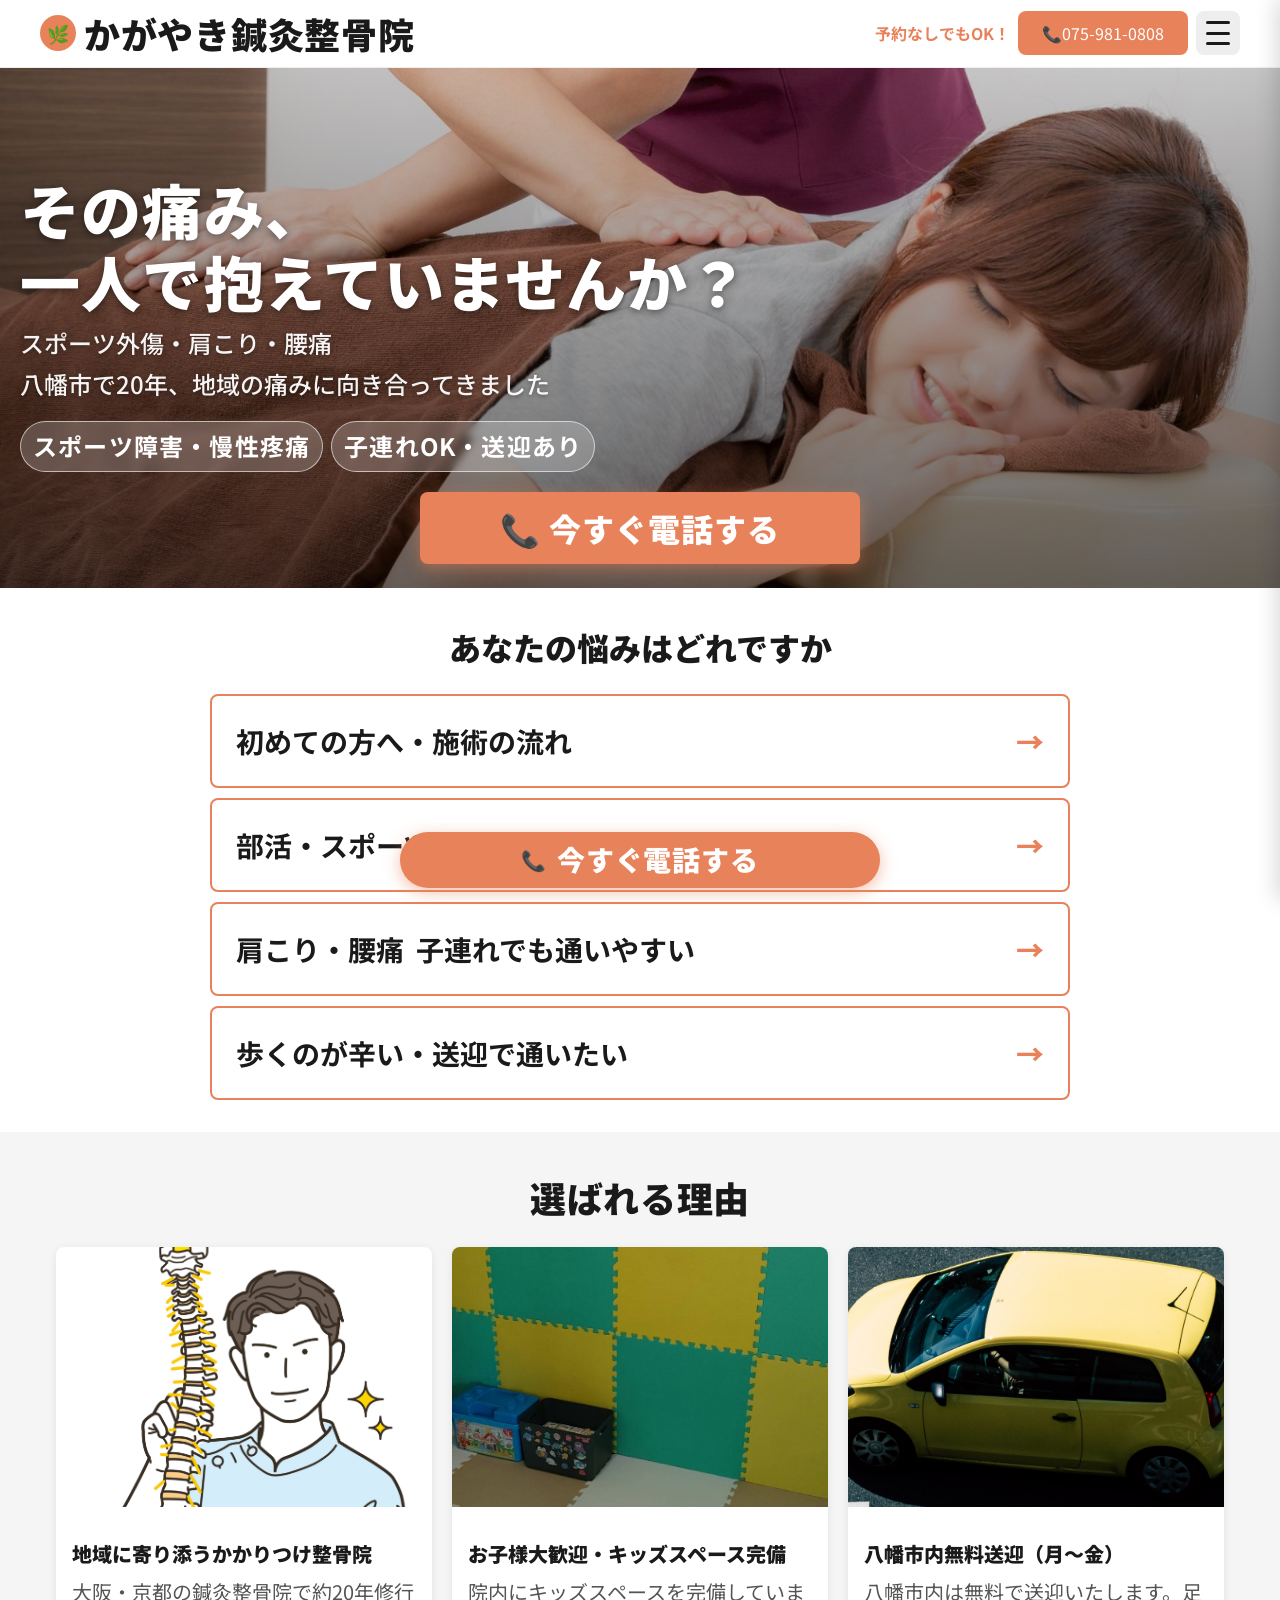
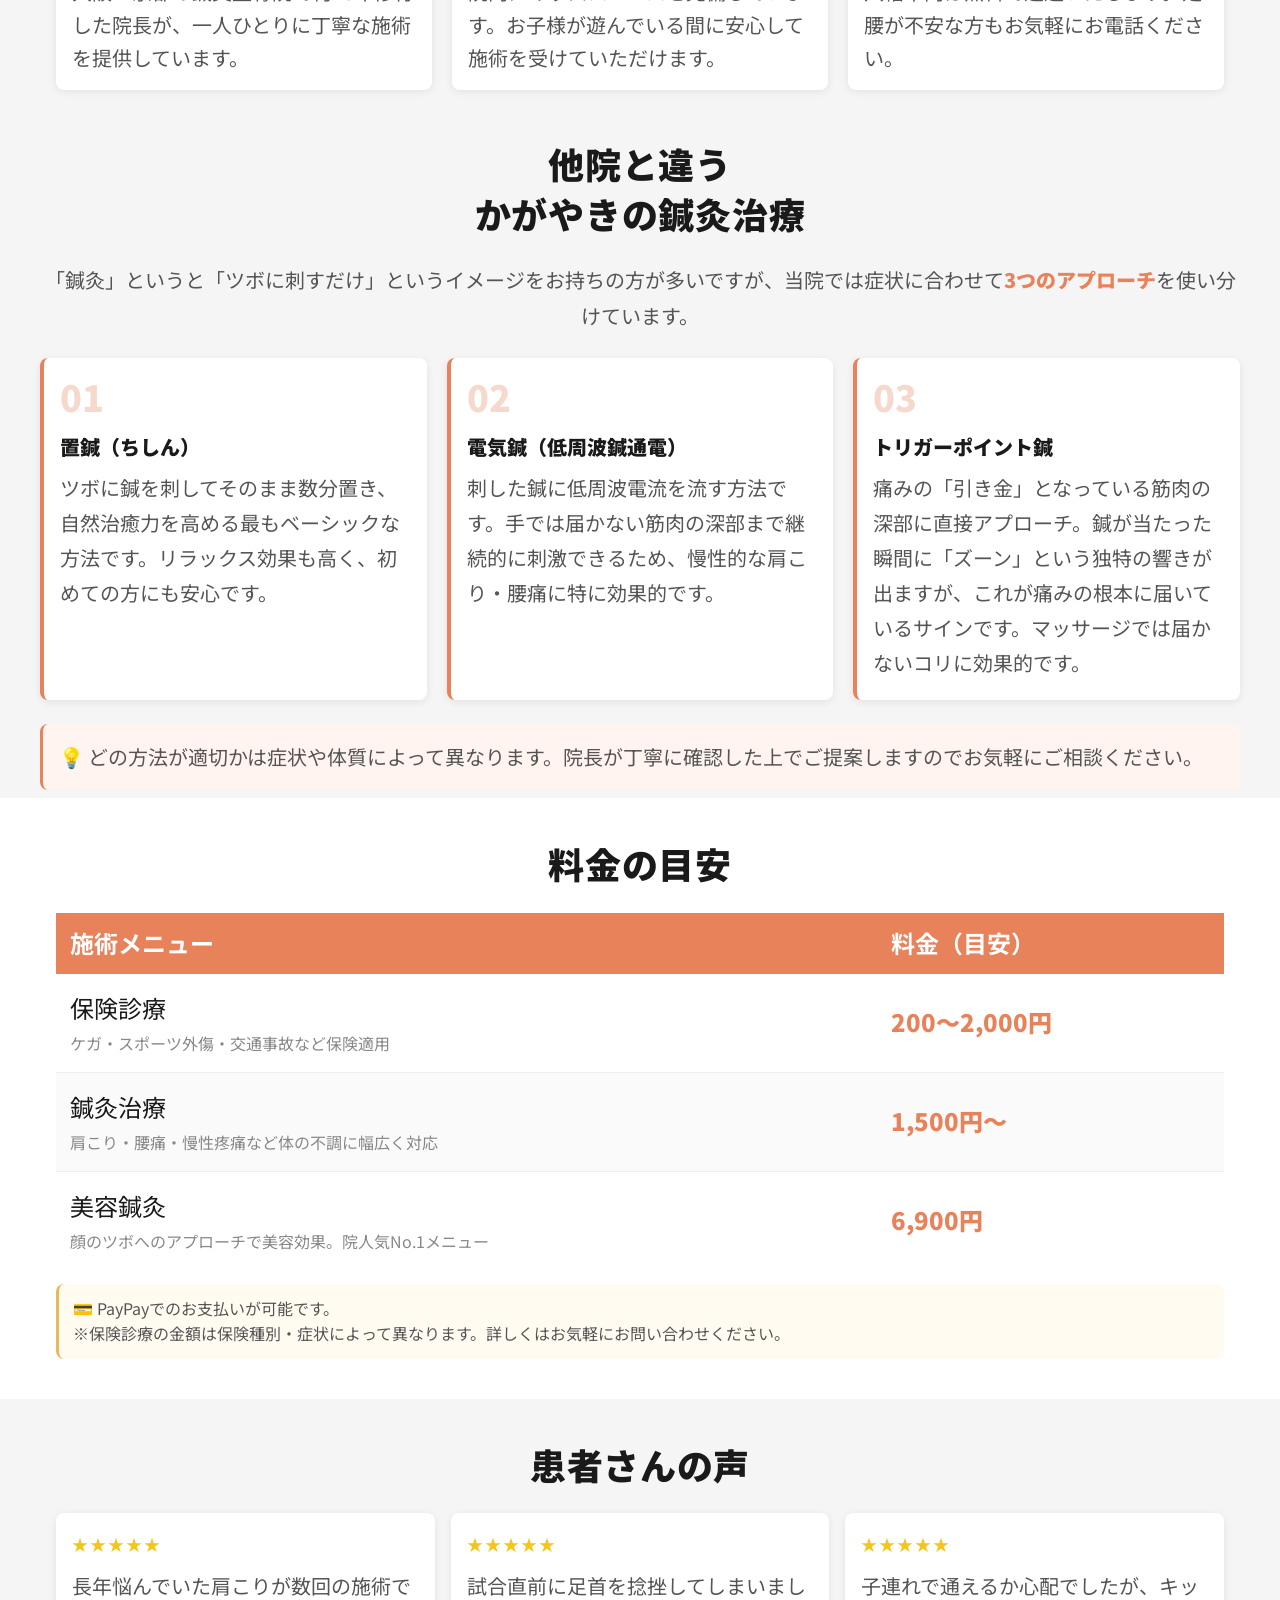
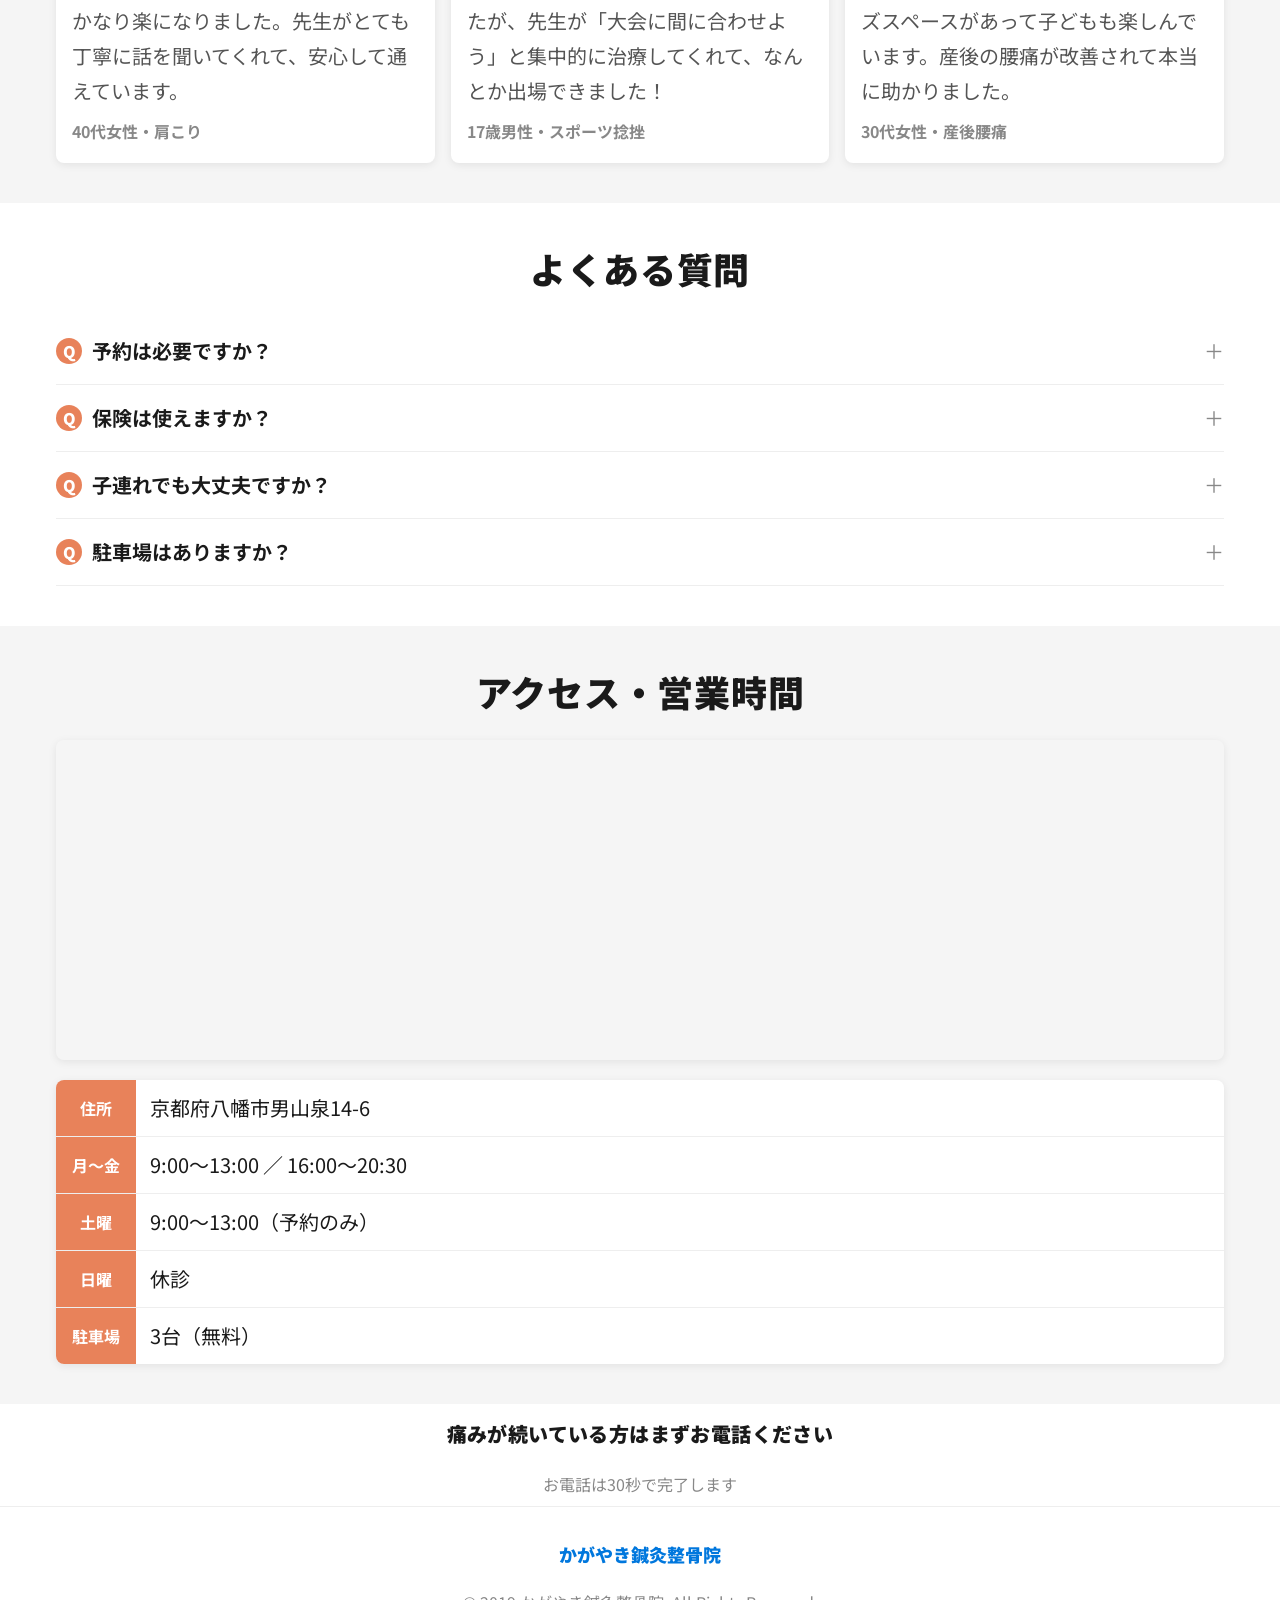
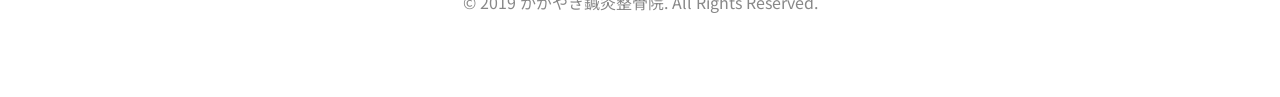
==== index.html @ 0aa4e9fb "SP/PC全ページ修正・visit/first新規追加・ハンバーガーメニュー実装" ====
<!DOCTYPE html>
<html lang="ja">
<head>
  <meta charset="UTF-8" />
  <meta name="viewport" content="width=device-width, initial-scale=1.0" />
  <title>かがやき鍼灸整骨院｜八幡市・予約不要・スポーツ外傷・肩こり腰痛</title>
  <meta name="description" content="京都府八幡市の鍼灸整骨院。予約なしでも当日受付OK。スポーツ外傷・肩こり・腰痛・美容鍼灸に対応。キッズスペース完備・送迎サービスあり。保険診療対応。" />
  <link rel="canonical" href="https://kagayaki-seikotsuin.jp/index.html" />
  <link rel="icon" type="image/svg+xml" href="img/favicon.svg" />
  <link rel="apple-touch-icon" href="img/apple-touch-icon.png" />
  <meta property="og:title" content="かがやき鍼灸整骨院｜八幡市・予約不要・キッズスペース完備" />
  <meta property="og:description" content="八幡市に根ざして20年。スポーツ外傷・肩こり・腰痛・美容鍼灸に対応。予約なし当日OK・キッズスペース完備・送迎あり。" />
  <meta property="og:image" content="https://kagayaki-seikotsuin.jp/img/ogp.jpg" />
  <meta property="og:type" content="website" />
  <meta property="og:url" content="https://kagayaki-seikotsuin.jp/index.html" />
  <meta property="og:locale" content="ja_JP" />
  <meta property="og:site_name" content="かがやき鍼灸整骨院" />
  <link rel="preconnect" href="https://fonts.googleapis.com" />
  <link rel="preconnect" href="https://fonts.gstatic.com" crossorigin />
  <link href="https://fonts.googleapis.com/css2?family=Noto+Sans+JP:wght@400;500;700;900&display=swap" rel="stylesheet" />
  <link rel="stylesheet" href="style.css" />
</head>
<body>

  <!-- Header -->
  <header class="site-header">
    <div class="site-header__logo">
      <div class="site-header__logo-icon">🌿</div>
      <div class="site-header__logo-text">
        <span class="site-header__logo-name">かがやき鍼灸整骨院</span>
      </div>
    </div>
    <div class="site-header__right">
      <span class="site-header__notice">予約なしでもOK！</span>
      <a href="tel:075-981-0808" class="site-header__tel-btn">📞<span class="site-header__tel-num"> 075-981-0808</span></a>
      <button class="hamburger" id="hamburger" aria-label="メニューを開く">
        <span></span><span></span><span></span>
      </button>
    </div>
  </header>

  <!-- ドロワーメニュー -->
  <nav class="drawer" id="drawer">
    <ul class="drawer__list">
      <li><a href="index.html" class="drawer__item">🏠 トップページ</a></li>
      <li><a href="first.html" class="drawer__item">初めての方へ</a></li>
      <li><a href="sports.html" class="drawer__item">スポーツ外傷・障害</a></li>
      <li><a href="shoulder.html" class="drawer__item">肩こり・腰痛</a></li>
      <li><a href="visit.html" class="drawer__item">無料送迎・訪問診療</a></li>
    </ul>
  </nav>
  <div class="drawer-overlay" id="drawerOverlay"></div>

  <!-- FV -->
  <section class="fv">
    <div class="fv__image-wrap">
      <img src="img/kagayaki_fv.jpg" alt="かがやき鍼灸整骨院" onerror="this.style.display='none'" />
    </div>
    <div class="fv__overlay">
      <h1 class="fv__catch">その痛み、<br />一人で抱えていませんか？</h1>
      <p class="fv__sub">スポーツ外傷・肩こり・腰痛<br />八幡市で20年、地域の痛みに向き合ってきました</p>
      <div class="fv__tags">
        <span class="fv__tag">スポーツ障害・慢性疼痛</span>
        <span class="fv__tag">子連れOK・送迎あり</span>
      </div>
      <a href="tel:075-981-0808" class="fv__cta">
        📞 今すぐ電話する
      </a>
    </div>
  </section>

  <!-- 悩みフレーム -->
  <section class="nayami">
    <div class="container">
      <h2 class="nayami__title">あなたの悩みはどれですか</h2>
      <ul class="nayami__list">
        <li>
          <a href="first.html" class="nayami__item">
            <span class="nayami__item-text">初めての方へ・施術の流れ</span>
            <span class="nayami__item-arrow">→</span>
          </a>
        </li>
        <li>
          <a href="sports.html" class="nayami__item">
            <span class="nayami__item-text">部活・スポーツの怪我を早く治したい</span>
            <span class="nayami__item-arrow">→</span>
          </a>
        </li>
        <li>
          <a href="shoulder.html" class="nayami__item">
            <span class="nayami__item-text">肩こり・腰痛&nbsp;&nbsp;子連れでも通いやすい</span>
            <span class="nayami__item-arrow">→</span>
          </a>
        </li>
        <li>
          <a href="visit.html" class="nayami__item">
            <span class="nayami__item-text">歩くのが辛い・送迎で通いたい</span>
            <span class="nayami__item-arrow">→</span>
          </a>
        </li>
      </ul>
    </div>
  </section>

  <!-- 選ばれる理由 -->
  <section class="reasons">
    <div class="container">
      <h2 class="section-title">選ばれる理由</h2>
      <ul class="reasons__list">
        <li class="reason-card reason-card--vertical">
          <div class="reason-card__img-wrap">
            <img src="img/reason_jisseki.jpg" alt="20年の実績" onerror="this.style.display='none'" />
            <div class="reason-card__img-dummy">
              <span class="reason-card__img-dummy-icon">🏆</span>
              <span class="reason-card__img-dummy-text">画像準備中</span>
            </div>
          </div>
          <div class="reason-card__body">
            <p class="reason-card__title">地域に寄り添うかかりつけ整骨院</p>
            <p class="reason-card__text">大阪・京都の鍼灸整骨院で約20年修行した院長が、一人ひとりに丁寧な施術を提供しています。</p>
          </div>
        </li>
        <li class="reason-card reason-card--vertical">
          <div class="reason-card__img-wrap reason-card__img-wrap--center">
            <img src="img/kids_room.jpg" alt="キッズスペース" onerror="this.style.display='none'" />
            <div class="reason-card__img-dummy">
              <span class="reason-card__img-dummy-icon">🧒</span>
              <span class="reason-card__img-dummy-text">画像準備中</span>
            </div>
          </div>
          <div class="reason-card__body">
            <p class="reason-card__title">お子様大歓迎・キッズスペース完備</p>
            <p class="reason-card__text">院内にキッズスペースを完備しています。お子様が遊んでいる間に安心して施術を受けていただけます。</p>
          </div>
        </li>
        <li class="reason-card reason-card--vertical" id="sogei">
          <div class="reason-card__img-wrap">
            <img src="img/car.jpg" alt="送迎サービス" onerror="this.style.display='none'" />
            <div class="reason-card__img-dummy">
              <span class="reason-card__img-dummy-icon">🚗</span>
              <span class="reason-card__img-dummy-text">画像準備中</span>
            </div>
          </div>
          <div class="reason-card__body">
            <p class="reason-card__title">八幡市内無料送迎（月〜金）</p>
            <p class="reason-card__text">八幡市内は無料で送迎いたします。足腰が不安な方もお気軽にお電話ください。</p>
          </div>
        </li>
      </ul>
    </div>
  </section>

  <!-- 鍼灸治療の特徴 -->
  <section class="section shinkyu-section">
    <div class="container">
      <h2 class="section-title">他院と違う<br />かがやきの鍼灸治療</h2>
      <p class="shinkyu-lead">「鍼灸」というと「ツボに刺すだけ」というイメージをお持ちの方が多いですが、当院では症状に合わせて<strong>3つのアプローチ</strong>を使い分けています。</p>
      <ul class="shinkyu-list">
        <li class="shinkyu-card">
          <div class="shinkyu-card__num">01</div>
          <div class="shinkyu-card__body">
            <h3 class="shinkyu-card__title">置鍼（ちしん）</h3>
            <p class="shinkyu-card__text">ツボに鍼を刺してそのまま数分置き、自然治癒力を高める最もベーシックな方法です。リラックス効果も高く、初めての方にも安心です。</p>
          </div>
        </li>
        <li class="shinkyu-card">
          <div class="shinkyu-card__num">02</div>
          <div class="shinkyu-card__body">
            <h3 class="shinkyu-card__title">電気鍼（低周波鍼通電）</h3>
            <p class="shinkyu-card__text">刺した鍼に低周波電流を流す方法です。手では届かない筋肉の深部まで継続的に刺激できるため、慢性的な肩こり・腰痛に特に効果的です。</p>
          </div>
        </li>
        <li class="shinkyu-card">
          <div class="shinkyu-card__num">03</div>
          <div class="shinkyu-card__body">
            <h3 class="shinkyu-card__title">トリガーポイント鍼</h3>
            <p class="shinkyu-card__text">痛みの「引き金」となっている筋肉の深部に直接アプローチ。鍼が当たった瞬間に「ズーン」という独特の響きが出ますが、これが痛みの根本に届いているサインです。マッサージでは届かないコリに効果的です。</p>
          </div>
        </li>
      </ul>
      <div class="shinkyu-note">
        💡 どの方法が適切かは症状や体質によって異なります。院長が丁寧に確認した上でご提案しますのでお気軽にご相談ください。
      </div>
    </div>
  </section>

  <!-- 料金の目安 -->
  <section class="price-section" id="ryokin">
    <div class="container">
      <h2 class="section-title">料金の目安</h2>
      <table class="price-table">
        <thead>
          <tr>
            <th>施術メニュー</th>
            <th>料金（目安）</th>
          </tr>
        </thead>
        <tbody>
          <tr>
            <td>
              保険診療
              <span class="price-table__note">ケガ・スポーツ外傷・交通事故など保険適用</span>
            </td>
            <td class="price-table__amount">200〜2,000円</td>
          </tr>
          <tr>
            <td>
              鍼灸治療
              <span class="price-table__note">肩こり・腰痛・慢性疼痛など体の不調に幅広く対応</span>
            </td>
            <td class="price-table__amount">1,500円〜</td>
          </tr>
          <tr>
            <td>
              美容鍼灸
              <span class="price-table__note">顔のツボへのアプローチで美容効果。院人気No.1メニュー</span>
            </td>
            <td class="price-table__amount">6,900円</td>
          </tr>
        </tbody>
      </table>
      <p class="price-note">💳 PayPayでのお支払いが可能です。<br />※保険診療の金額は保険種別・症状によって異なります。詳しくはお気軽にお問い合わせください。</p>
    </div>
  </section>

  <!-- 患者さんの声 -->
  <section class="voice-section">
    <div class="container">
      <h2 class="section-title">患者さんの声</h2>
      <ul class="voice-list">
        <li class="voice-card">
          <div class="voice-card__stars">★★★★★</div>
          <p class="voice-card__text">長年悩んでいた肩こりが数回の施術でかなり楽になりました。先生がとても丁寧に話を聞いてくれて、安心して通えています。</p>
          <p class="voice-card__meta">40代女性・肩こり</p>
        </li>
        <li class="voice-card">
          <div class="voice-card__stars">★★★★★</div>
          <p class="voice-card__text">試合直前に足首を捻挫してしまいましたが、先生が「大会に間に合わせよう」と集中的に治療してくれて、なんとか出場できました！</p>
          <p class="voice-card__meta">17歳男性・スポーツ捻挫</p>
        </li>
        <li class="voice-card">
          <div class="voice-card__stars">★★★★★</div>
          <p class="voice-card__text">子連れで通えるか心配でしたが、キッズスペースがあって子どもも楽しんでいます。産後の腰痛が改善されて本当に助かりました。</p>
          <p class="voice-card__meta">30代女性・産後腰痛</p>
        </li>
      </ul>
    </div>
  </section>

  <!-- よくある質問 -->
  <section class="faq-section" id="faq">
    <div class="container">
      <h2 class="section-title">よくある質問</h2>
      <ul class="faq-list">
        <li class="faq-item">
          <button class="faq-question">
            <span class="faq-q-label">Q</span>
            <span class="faq-question__text">予約は必要ですか？</span>
            <span class="faq-icon">＋</span>
          </button>
          <div class="faq-answer">
            <span class="faq-a-label">A</span>
            <p class="faq-answer__text">予約なしでも当日受付OKです。お電話いただくとスムーズにご案内できます。</p>
          </div>
        </li>
        <li class="faq-item">
          <button class="faq-question">
            <span class="faq-q-label">Q</span>
            <span class="faq-question__text">保険は使えますか？</span>
            <span class="faq-icon">＋</span>
          </button>
          <div class="faq-answer">
            <span class="faq-a-label">A</span>
            <p class="faq-answer__text">骨折・脱臼・打撲・捻挫・挫傷は健康保険の適用対象です。詳しくはお気軽にご相談ください。</p>
          </div>
        </li>
        <li class="faq-item">
          <button class="faq-question">
            <span class="faq-q-label">Q</span>
            <span class="faq-question__text">子連れでも大丈夫ですか？</span>
            <span class="faq-icon">＋</span>
          </button>
          <div class="faq-answer">
            <span class="faq-a-label">A</span>
            <p class="faq-answer__text">はい、大丈夫です。キッズスペースを完備しておりますので、お子様連れでも安心してご来院いただけます。</p>
          </div>
        </li>
        <li class="faq-item">
          <button class="faq-question">
            <span class="faq-q-label">Q</span>
            <span class="faq-question__text">駐車場はありますか？</span>
            <span class="faq-icon">＋</span>
          </button>
          <div class="faq-answer">
            <span class="faq-a-label">A</span>
            <p class="faq-answer__text">はい、3台分の駐車場をご用意しております。お車でのご来院も安心してお越しください。</p>
          </div>
        </li>
      </ul>
    </div>
  </section>

  <!-- アクセス・営業時間 -->
  <section class="access-section" id="access">
    <div class="container">
      <h2 class="section-title">アクセス・営業時間</h2>
      <div class="access-map">
        <iframe
          src="https://www.google.com/maps/embed?pb=!1m18!1m12!1m3!1d816.8!2d135.6938173!3d34.8623543!2m3!1f0!2f0!3f0!3m2!1i1024!2i768!4f13.1!3m3!1m2!1s0x60011b403ea7c5e1%3A0x57f7c757bf854acf!2z5Lmd5pyo6Y244pGY5bqX5pW05piD5pW45YyW77yR77yU!5e0!3m2!1sja!2sjp!4v1234567890"
          allowfullscreen
          loading="lazy"
          referrerpolicy="no-referrer-when-downgrade"
          title="かがやき鍼灸整骨院 地図">
        </iframe>
      </div>
      <div class="access-info">
        <div class="access-row">
          <span class="access-row__label">住所</span>
          <span class="access-row__value">京都府八幡市男山泉14-6</span>
        </div>
        <div class="access-row">
          <span class="access-row__label">月〜金</span>
          <span class="access-row__value">9:00〜13:00 ／ 16:00〜20:30</span>
        </div>
        <div class="access-row">
          <span class="access-row__label">土曜</span>
          <span class="access-row__value">9:00〜13:00（予約のみ）</span>
        </div>
        <div class="access-row">
          <span class="access-row__label">日曜</span>
          <span class="access-row__value">休診</span>
        </div>
        <div class="access-row">
          <span class="access-row__label">駐車場</span>
          <span class="access-row__value">3台（無料）</span>
        </div>
      </div>
    </div>
  </section>

  <!-- CTA 最後 -->
  <div class="cta-block">
    <div class="container">
      <h2 class="section-title section-title--cta">痛みが続いている方はまずお電話ください</h2>
      <p class="micro-copy">お電話は30秒で完了します</p>
    </div>
  </div>

  <!-- Footer -->
  <footer class="site-footer">
    <p class="site-footer__logo">かがやき鍼灸整骨院</p>
    <p class="site-footer__copy">© 2019 かがやき鍼灸整骨院. All Rights Reserved.</p>
  </footer>

  <!-- Sticky CTA -->
  <a href="tel:075-981-0808" class="sticky-cta">
    <span class="sticky-cta__icon">📞</span>
    今すぐ電話する
  </a>

  <script src="script.js"></script>
</body>
</html>
---- style.css ----
/* ===================================
   かがやき鍼灸整骨院 - 共通スタイル
   Figmaデザイン準拠版
   =================================== */

/* ---------- Google Fonts ---------- */
/* Noto Sans JP はHTMLのheadで読み込み済み */

/* ---------- CSS Variables ---------- */
:root {
  --color-primary: #E8825A;
  --color-primary-dark: #D06A42;
  --color-secondary: #0077DD;
  --color-white: #FFFFFF;
  --color-black: #1A1A1A;
  --color-gray-50: #FAFAFA;
  --color-gray-100: #F5F5F5;
  --color-gray-200: #EEEEEE;
  --color-gray-300: #CCCCCC;
  --color-gray-500: #888888;
  --color-gray-700: #555555;
  --color-yellow-light: #FFFBF0;

  --font-base: 'Noto Sans JP', sans-serif;

  --radius-sm: 4px;
  --radius-md: 8px;
  --radius-lg: 16px;

  --shadow-sm: 0 2px 8px rgba(0, 0, 0, 0.08);
  --shadow-md: 0 4px 16px rgba(0, 0, 0, 0.12);

  --sticky-h: 56px;
}

/* ---------- Reset & Base ---------- */
*, *::before, *::after {
  box-sizing: border-box;
  margin: 0;
  padding: 0;
}

html {
  font-size: 16px;
  scroll-behavior: smooth;
}

body {
  font-family: var(--font-base);
  font-size: 16px;
  line-height: 1.7;
  color: var(--color-black);
  background: var(--color-white);
  padding-bottom: var(--sticky-h);
  -webkit-text-size-adjust: 100%;
  overflow-x: hidden;
}

img {
  max-width: 100%;
  height: auto;
  display: block;
}

a {
  color: inherit;
  text-decoration: none;
}

ul, ol {
  list-style: none;
}

/* ---------- Layout ---------- */
.container {
  width: 100%;
  max-width: 760px;
  margin: 0 auto;
  padding: 0 16px;
}

/* ---------- Header ---------- */
.site-header {
  background: var(--color-white);
  padding: 8px 12px;
  display: flex;
  align-items: center;
  justify-content: space-between;
  border-bottom: 1px solid var(--color-gray-200);
  gap: 8px;
}

.site-header__logo {
  display: flex;
  align-items: center;
  gap: 8px;
}

.site-header__logo-icon {
  width: 36px;
  height: 36px;
  background: var(--color-primary);
  border-radius: 50%;
  display: flex;
  align-items: center;
  justify-content: center;
  font-size: 18px;
  flex-shrink: 0;
}

.site-header__logo-text {
  display: flex;
  flex-direction: column;
}

.site-header__logo-name {
  font-size: 16px;
  font-weight: 900;
  color: var(--color-black);
  line-height: 1.3;
  letter-spacing: 0.02em;
}

.site-header__logo-sub {
  font-size: 16px;
  color: var(--color-gray-500);
}

.site-header__back {
  font-size: 12px;
  color: var(--color-secondary);
  font-weight: 700;
  text-decoration: none;
  line-height: 1.3;
}

.site-header__back:hover {
  text-decoration: underline;
}

.site-header__right {
  display: flex;
  flex-direction: row;
  align-items: center;
  gap: 8px;
  flex-shrink: 0;
}

.site-header__notice {
  display: none;
  font-size: 16px;
  color: var(--color-primary);
  font-weight: 700;
  line-height: 1.3;
  text-align: right;
}

.site-header__tel-btn {
  display: flex;
  align-items: center;
  justify-content: center;
  background: var(--color-primary);
  color: var(--color-white);
  width: 44px;
  height: 44px;
  border-radius: var(--radius-md);
  font-size: 22px;
  text-decoration: none;
  flex-shrink: 0;
}

.site-header__tel-num {
  display: none;
}

@media (min-width: 768px) {
  .site-header__tel-num {
    display: inline;
  }
}

/* ---------- FV ---------- */
.fv {
  position: relative;
  overflow: hidden;
}

.fv__image-wrap {
  position: relative;
  width: 100%;
  height: 460px;
  background: linear-gradient(160deg, #2c5f8a 0%, #1a3a5c 40%, #E8825A 100%);
}

.fv__image-wrap img {
  width: 100%;
  height: 100%;
  object-fit: cover;
  object-position: center;
  display: block;
}

.fv__overlay {
  position: absolute;
  inset: 0;
  background: linear-gradient(to bottom, rgba(0,0,0,0.2) 0%, rgba(0,0,0,0.6) 100%);
  display: flex;
  flex-direction: column;
  justify-content: flex-end;
  padding: 24px 20px;
}

.fv__catch {
  font-size: 32px;
  font-weight: 900;
  color: var(--color-white);
  line-height: 1.2;
  margin-bottom: 6px;
  text-shadow: 0 2px 8px rgba(0,0,0,0.5);
  letter-spacing: 0.02em;
}

.fv__sub {
  font-size: 20px;
  color: rgba(255,255,255,0.95);
  font-weight: 500;
  margin-bottom: 16px;
  text-shadow: 0 1px 4px rgba(0,0,0,0.4);
}

.fv__tags {
  display: flex;
  flex-wrap: wrap;
  gap: 8px;
  margin-bottom: 20px;
}

.fv__tag {
  background: rgba(255,255,255,0.2);
  border: 1px solid rgba(255,255,255,0.6);
  color: var(--color-white);
  font-size: 20px;
  font-weight: 700;
  padding: 4px 12px;
  border-radius: 100px;
  backdrop-filter: blur(4px);
  letter-spacing: 0.05em;
}

.fv__cta {
  display: flex;
  align-items: center;
  justify-content: center;
  gap: 8px;
  width: 100%;
  height: 64px;
  background: var(--color-primary);
  color: var(--color-white);
  font-size: 20px;
  font-weight: 900;
  border-radius: var(--radius-md);
  text-decoration: none;
  letter-spacing: 0.03em;
  box-shadow: 0 4px 16px rgba(232,130,90,0.5);
}

/* ---------- Nayami Section ---------- */
.nayami {
  padding: 32px 16px;
  background: var(--color-white);
}

.nayami__title {
  font-size: 20px;
  font-weight: 900;
  text-align: center;
  margin-bottom: 20px;
  color: var(--color-black);
}

.nayami__list {
  display: flex;
  flex-direction: column;
  gap: 10px;
}

.nayami__item {
  display: flex;
  align-items: center;
  justify-content: space-between;
  padding: 16px;
  border: 2px solid var(--color-primary);
  border-radius: var(--radius-md);
  font-size: 16px;
  font-weight: 700;
  color: var(--color-black);
  text-decoration: none;
  transition: background 0.2s, color 0.2s;
  line-height: 1.5;
  background: var(--color-white);
}

.nayami__item:hover {
  background: #fff4ef;
}

.nayami__item-text {
  flex: 1;
}

.nayami__item-arrow {
  color: var(--color-primary);
  font-size: 18px;
  font-weight: 900;
  flex-shrink: 0;
  margin-left: 8px;
}

.section-title--cta {
  margin-bottom: 16px;
}

/* ---------- Section Title ---------- */
.section-title {
  font-size: 24px;
  font-weight: 900;
  text-align: center;
  margin-bottom: 24px;
  line-height: 1.4;
  letter-spacing: 0.02em;
}

.section-title--underline {
  padding-bottom: 14px;
  position: relative;
}

.section-title--underline::after {
  content: '';
  position: absolute;
  bottom: 0;
  left: 50%;
  transform: translateX(-50%);
  width: 40px;
  height: 3px;
  background: var(--color-primary);
  border-radius: 2px;
}

/* ---------- Reasons ---------- */
.reasons {
  padding: 40px 16px;
  background: var(--color-gray-100);
}

.reasons__list {
  display: flex;
  flex-direction: column;
  gap: 16px;
}

.reason-card {
  background: var(--color-white);
  border-radius: var(--radius-md);
  padding: 20px 16px;
  display: flex;
  align-items: flex-start;
  gap: 14px;
  box-shadow: var(--shadow-sm);
}

/* 縦構成カード（画像あり） */
.reason-card--vertical {
  flex-direction: column;
  padding: 0;
  overflow: hidden;
}

.reason-card__img-wrap {
  width: 100%;
  height: 200px;
  position: relative;
  background: var(--color-gray-200);
  overflow: hidden;
}

.reason-card__img-wrap img {
  width: 100%;
  height: 100%;
  object-fit: cover;
  object-position: top;
  display: block;
}

.reason-card__img-wrap--center img {
  object-position: center;
}

.reason-card__img-dummy {
  position: absolute;
  inset: 0;
  display: flex;
  flex-direction: column;
  align-items: center;
  justify-content: center;
  gap: 8px;
  background: var(--color-gray-200);
}

.reason-card__img-wrap img + .reason-card__img-dummy {
  display: none;
}

.reason-card__img-dummy-icon {
  font-size: 48px;
}

.reason-card__img-dummy-text {
  font-size: 13px;
  color: var(--color-gray-500);
  font-weight: 700;
}

.reason-card--vertical .reason-card__body {
  padding: 16px;
}

.reason-card__icon {
  font-size: 36px;
  flex-shrink: 0;
  line-height: 1;
}

.reason-card__body {}

.reason-card__title {
  font-size: 16px;
  font-weight: 900;
  margin-bottom: 4px;
  color: var(--color-black);
}

.reason-card__text {
  font-size: 16px;
  color: var(--color-gray-700);
  line-height: 1.65;
}

/* ---------- Micro Copy ---------- */
.micro-copy {
  font-size: 16px;
  color: var(--color-gray-500);
  text-align: center;
  line-height: 1.6;
  margin-bottom: 0;
}

.micro-copy--white {
  color: rgba(255,255,255,0.85);
}

/* ---------- Buttons ---------- */
.btn-primary {
  display: flex;
  align-items: center;
  justify-content: center;
  gap: 8px;
  width: 100%;
  height: 56px;
  background: var(--color-primary);
  color: var(--color-white);
  font-size: 16px;
  font-weight: 900;
  border-radius: var(--radius-md);
  border: none;
  cursor: pointer;
  text-decoration: none;
  transition: background 0.2s;
  font-family: var(--font-base);
  letter-spacing: 0.03em;
}

.btn-primary:hover {
  background: var(--color-primary-dark);
}

.btn-primary:active {
  transform: scale(0.98);
}

.btn-primary--white {
  background: var(--color-white);
  color: var(--color-primary);
  border: 2px solid var(--color-primary);
}

.btn-sub {
  display: flex;
  align-items: center;
  justify-content: center;
  gap: 8px;
  width: 100%;
  height: 48px;
  background: var(--color-gray-200);
  color: var(--color-black);
  font-size: 16px;
  font-weight: 700;
  border-radius: var(--radius-md);
  border: 1px solid var(--color-gray-300);
  text-decoration: none;
  transition: background 0.2s;
  font-family: var(--font-base);
}

.btn-sub:hover {
  background: var(--color-gray-300);
}

.btn-group {
  display: flex;
  flex-direction: column;
  align-items: center;
  gap: 10px;
}

/* ---------- CTA Section ---------- */
.cta-block {
  padding: 16px 16px 8px;
  text-align: center;
}

.cta-block .section-title {
  font-size: 20px;
}

.cta-block--orange {
  background: var(--color-primary);
}

.cta-block--orange .section-title {
  color: var(--color-white);
}

/* ---------- Price ---------- */
.price-section {
  padding: 40px 16px;
  background: var(--color-white);
}

.price-table {
  width: 100%;
  border-collapse: collapse;
}

.price-table th {
  background: var(--color-primary);
  color: var(--color-white);
  font-weight: 700;
  padding: 10px 14px;
  text-align: left;
  font-size: 16px;
}

.price-table td {
  padding: 14px;
  border-bottom: 1px solid var(--color-gray-200);
  font-size: 16px;
  vertical-align: middle;
}

.price-table tr:last-child td {
  border-bottom: none;
}

.price-table tr:nth-child(even) td {
  background: var(--color-gray-50);
}

.price-table__amount {
  font-weight: 900;
  color: var(--color-primary);
  font-size: 16px;
  white-space: nowrap;
}

.price-table__note {
  font-size: 16px;
  color: var(--color-gray-500);
  display: block;
  margin-top: 2px;
}

.price-note {
  margin-top: 14px;
  padding: 12px 14px;
  background: var(--color-yellow-light);
  border-radius: var(--radius-md);
  font-size: 16px;
  color: var(--color-gray-700);
  border-left: 3px solid #E8B95A;
  line-height: 1.6;
}

/* ---------- Voice ---------- */
.voice-section {
  padding: 40px 16px;
  background: var(--color-gray-100);
}

.voice-list {
  display: flex;
  flex-direction: column;
  gap: 14px;
}

.voice-card {
  background: var(--color-white);
  border-radius: var(--radius-md);
  padding: 18px 16px;
  box-shadow: var(--shadow-sm);
}

.voice-card__stars {
  color: #F5C518;
  font-size: 16px;
  letter-spacing: 2px;
  margin-bottom: 10px;
}

.voice-card__text {
  font-size: 16px;
  color: var(--color-gray-700);
  line-height: 1.75;
  margin-bottom: 10px;
}

.voice-card__meta {
  font-size: 16px;
  color: var(--color-gray-500);
  font-weight: 700;
}

/* ---------- FAQ ---------- */
.faq-section {
  padding: 40px 16px;
  background: var(--color-white);
}

.faq-list {
  display: flex;
  flex-direction: column;
}

.faq-item {
  border-bottom: 1px solid var(--color-gray-200);
}

.faq-question {
  display: flex;
  align-items: center;
  gap: 10px;
  padding: 18px 0;
  cursor: pointer;
  background: none;
  border: none;
  width: 100%;
  text-align: left;
  font-family: var(--font-base);
}

.faq-q-label {
  width: 26px;
  height: 26px;
  background: var(--color-primary);
  color: var(--color-white);
  border-radius: 50%;
  font-size: 16px;
  font-weight: 900;
  display: flex;
  align-items: center;
  justify-content: center;
  flex-shrink: 0;
}

.faq-question__text {
  font-size: 16px;
  font-weight: 700;
  color: var(--color-black);
  flex: 1;
  line-height: 1.5;
}

.faq-icon {
  font-size: 20px;
  color: var(--color-gray-500);
  transition: transform 0.3s;
  flex-shrink: 0;
  line-height: 1;
}

.faq-item.is-open .faq-icon {
  transform: rotate(45deg);
}

.faq-answer {
  display: none;
  padding: 0 0 18px 36px;
}

.faq-item.is-open .faq-answer {
  display: flex;
  gap: 10px;
}

.faq-a-label {
  width: 26px;
  height: 26px;
  background: var(--color-secondary);
  color: var(--color-white);
  border-radius: 50%;
  font-size: 16px;
  font-weight: 900;
  display: flex;
  align-items: center;
  justify-content: center;
  flex-shrink: 0;
  margin-top: 2px;
}

.faq-answer__text {
  font-size: 16px;
  color: var(--color-gray-700);
  line-height: 1.75;
  flex: 1;
}

/* ---------- Access ---------- */
.access-section {
  padding: 40px 16px;
  background: var(--color-gray-100);
}

.access-map {
  border-radius: var(--radius-md);
  overflow: hidden;
  margin-bottom: 20px;
  box-shadow: var(--shadow-sm);
}

.access-map iframe {
  display: block;
  width: 100%;
  height: 220px;
  border: none;
}

.access-info {
  background: var(--color-white);
  border-radius: var(--radius-md);
  overflow: hidden;
  box-shadow: var(--shadow-sm);
}

.access-row {
  display: flex;
  gap: 0;
  border-bottom: 1px solid var(--color-gray-200);
}

.access-row:last-child {
  border-bottom: none;
}

.access-row__label {
  font-size: 16px;
  font-weight: 700;
  color: var(--color-white);
  background: var(--color-primary);
  padding: 12px 10px;
  width: 80px;
  min-width: 80px;
  display: flex;
  align-items: center;
  justify-content: center;
  text-align: center;
  flex-shrink: 0;
  line-height: 1.4;
}

.access-row__value {
  font-size: 16px;
  color: var(--color-black);
  padding: 12px 14px;
  line-height: 1.6;
  display: flex;
  align-items: center;
}

/* ---------- Page Hero (subpages) ---------- */
.page-hero {
  position: relative;
  overflow: hidden;
}

.page-hero__img-wrap {
  width: 100%;
  height: auto;
  overflow: hidden;
}

.page-hero__img-wrap img {
  width: 100%;
  height: auto;
  display: block;
}

.page-hero__placeholder {
  width: 100%;
  height: 260px;
  display: flex;
  align-items: center;
  justify-content: center;
}

.page-hero__placeholder--sports {
  background: linear-gradient(160deg, #0f2940 0%, #1e4d7a 60%, #2a6b9e 100%);
}

.page-hero__placeholder--shoulder {
  background: linear-gradient(160deg, #3a5a30 0%, #5a8a4a 60%, #7aaa6a 100%);
}

.page-hero__overlay {
  position: absolute;
  inset: 0;
  background: rgba(0,0,0,0.4);
  display: flex;
  flex-direction: column;
  justify-content: flex-end;
  padding: 20px;
}

.page-hero__tag {
  display: inline-block;
  background: var(--color-primary);
  color: var(--color-white);
  font-size: 16px;
  font-weight: 700;
  padding: 3px 10px;
  border-radius: 100px;
  margin-bottom: 8px;
  letter-spacing: 0.08em;
  width: fit-content;
}

.page-hero__title {
  font-size: 22px;
  font-weight: 900;
  color: var(--color-white);
  text-shadow: 0 2px 8px rgba(0,0,0,0.5);
  line-height: 1.3;
}

.page-hero__sub {
  margin-top: 8px;
  font-size: 13px;
  color: rgba(255,255,255,0.9);
  font-weight: 500;
  line-height: 1.7;
  text-shadow: 0 1px 4px rgba(0,0,0,0.5);
}

@media (min-width: 768px) {
  .page-hero__sub { font-size: 18px; }
}

/* ---------- Sympathy ---------- */
.sympathy {
  padding: 32px 16px;
}

.sympathy__list {
  margin-bottom: 20px;
  border-top: 1px solid var(--color-gray-200);
}

.sympathy__item {
  font-size: 16px;
  font-weight: 700;
  color: var(--color-black);
  padding: 14px 0;
  border-bottom: 1px solid var(--color-gray-200);
  display: flex;
  align-items: center;
  gap: 8px;
}

.sympathy__item::before {
  content: '▶';
  color: var(--color-primary);
  font-size: 16px;
  flex-shrink: 0;
}

.sympathy__message {
  font-size: 20px;
  font-weight: 900;
  color: var(--color-primary);
  text-align: center;
  margin-bottom: 20px;
}

.sympathy__doctor {
  background: var(--color-gray-100);
  border-left: 3px solid var(--color-primary);
  padding: 16px;
  border-radius: 0 var(--radius-md) var(--radius-md) 0;
  font-size: 16px;
  line-height: 1.8;
  color: var(--color-gray-700);
}

/* ---------- Symptoms ---------- */
.symptoms-section {
  padding: 32px 16px;
  background: var(--color-gray-100);
}

.symptoms-grid {
  display: grid;
  grid-template-columns: 1fr 1fr;
  gap: 8px;
}

.symptom-tag {
  background: var(--color-white);
  border: 1.5px solid var(--color-primary);
  border-radius: var(--radius-md);
  padding: 12px 8px;
  font-size: 16px;
  font-weight: 700;
  text-align: center;
  color: var(--color-primary);
  line-height: 1.4;
}

/* ---------- Compare Box ---------- */
.compare-section {
  padding: 32px 16px;
}

.compare-box {
  display: grid;
  grid-template-columns: 1fr;
  gap: 12px;
}

.compare-card {
  border-radius: var(--radius-md);
  padding: 16px 12px;
}

.compare-card--white {
  background: var(--color-white);
  border: 1.5px solid var(--color-gray-300);
}

.compare-card--yellow {
  background: #FFFBE8;
  border: 1.5px solid #E8C84A;
}

.compare-card--gray {
  background: var(--color-gray-100);
  border: 1.5px solid var(--color-gray-300);
}

.compare-card__badge {
  display: inline-block;
  font-size: 16px;
  font-weight: 700;
  padding: 2px 8px;
  border-radius: 100px;
  margin-bottom: 8px;
  color: var(--color-white);
}

.compare-card--white .compare-card__badge {
  background: var(--color-secondary);
}

.compare-card--yellow .compare-card__badge {
  background: #C89A20;
}

.compare-card__title {
  font-size: 16px;
  font-weight: 900;
  margin-bottom: 10px;
  padding-bottom: 8px;
  border-bottom: 1.5px solid var(--color-gray-300);
  line-height: 1.4;
}

.compare-card--yellow .compare-card__title {
  border-bottom-color: #E8C84A;
}

.compare-card__item {
  font-size: 16px;
  color: var(--color-gray-700);
  line-height: 1.6;
  padding: 2px 0;
}

.compare-card__item::before {
  content: '・';
  color: var(--color-primary);
}

/* ---------- Support Box ---------- */
.support-box {
  background: #FFF4EF;
  border: 2px solid var(--color-primary);
  border-radius: var(--radius-lg);
  padding: 12px 24px;
  text-align: center;
  margin: 12px auto;
  width: fit-content;
  max-width: calc(100% - 32px);
}

.support-box__icon {
  font-size: 36px;
  margin-bottom: 10px;
}

.support-box__title {
  font-size: 16px;
  font-weight: 900;
  color: var(--color-primary);
  margin-bottom: 8px;
  line-height: 1.5;
}

.support-box__icon {
  display: none;
}

.support-box__text {
  font-size: 16px;
  color: var(--color-gray-700);
  line-height: 1.75;
}

/* ---------- Urgent Block ---------- */
.urgent-block {
  background: var(--color-white);
  border: 2px solid var(--color-primary);
  border-radius: var(--radius-md);
  padding: 20px 24px;
  text-align: center;
  width: fit-content;
  max-width: calc(100% - 32px);
  margin: 0 auto;
}

.urgent-block__title {
  font-size: 16px;
  font-weight: 900;
  color: var(--color-black);
  line-height: 1.6;
  margin-bottom: 16px;
}

.urgent-block__title span {
  color: var(--color-primary);
  font-size: 17px;
}

/* ---------- Treatment ---------- */
.treatment-section {
  padding: 16px 16px;
  background: var(--color-gray-100);
}

.treatment-list {
  display: flex;
  flex-direction: column;
  gap: 16px;
}

.treatment-card {
  background: var(--color-white);
  border-radius: var(--radius-md);
  overflow: hidden;
  box-shadow: var(--shadow-sm);
}

.treatment-card__img-wrap {
  width: 100%;
  height: 180px;
  overflow: hidden;
}

.treatment-card__img-wrap img {
  width: 100%;
  height: 100%;
  object-fit: cover;
  object-position: center center;
  display: block;
}

/* 超音波治療画像：そのまま表示 */
.treatment-card__img-wrap--top {
  height: auto;
}

.treatment-card__img-wrap--top img {
  object-fit: contain;
  height: auto;
  object-position: center;
}

.treatment-card__placeholder {
  width: 100%;
  height: 180px;
  display: flex;
  align-items: center;
  justify-content: center;
  font-size: 52px;
}

.treatment-card__body {
  padding: 16px;
}

.treatment-card__title {
  font-size: 16px;
  font-weight: 900;
  margin-bottom: 8px;
  color: var(--color-black);
  display: flex;
  align-items: center;
  gap: 8px;
}

.treatment-card__title::before {
  content: '';
  display: block;
  width: 4px;
  height: 18px;
  background: var(--color-primary);
  border-radius: 2px;
  flex-shrink: 0;
}

.treatment-card__new {
  display: inline-block;
  background: var(--color-primary);
  color: var(--color-white);
  font-size: 11px;
  font-weight: 700;
  padding: 2px 8px;
  border-radius: 100px;
  margin-left: 6px;
  vertical-align: middle;
  letter-spacing: 0.05em;
}

.treatment-card__text {
  font-size: 16px;
  color: var(--color-gray-700);
  line-height: 1.75;
}

.treatment-card__list {
  list-style: none;
  margin-top: 10px;
  display: flex;
  flex-direction: column;
  gap: 10px;
}

.treatment-card__list li {
  font-size: 14px;
  color: var(--color-gray-700);
  line-height: 1.7;
  border-left: 3px solid var(--color-primary);
  padding-left: 10px;
}

.treatment-card__list-title {
  display: block;
  font-weight: 900;
  color: var(--color-black);
  margin-bottom: 2px;
  font-size: 14px;
}

/* ---------- Shinkyu Section ---------- */
.shinkyu-section {
  background: var(--color-gray-100);
}

.shinkyu-lead {
  font-size: 16px;
  color: var(--color-gray-700);
  line-height: 1.8;
  margin-bottom: 24px;
  text-align: center;
}

.shinkyu-lead strong {
  color: var(--color-primary);
  font-weight: 900;
}

.shinkyu-list {
  display: flex;
  flex-direction: column;
  gap: 16px;
  margin-bottom: 24px;
}

.shinkyu-card {
  background: var(--color-white);
  border-radius: var(--radius-md);
  padding: 20px 16px;
  display: flex;
  align-items: flex-start;
  gap: 16px;
  box-shadow: var(--shadow-sm);
  border-left: 4px solid var(--color-primary);
}

.shinkyu-card__num {
  font-size: 28px;
  font-weight: 900;
  color: var(--color-primary);
  opacity: 0.3;
  flex-shrink: 0;
  line-height: 1;
  min-width: 40px;
}

.shinkyu-card__title {
  font-size: 16px;
  font-weight: 900;
  color: var(--color-black);
  margin-bottom: 6px;
}

.shinkyu-card__text {
  font-size: 14px;
  color: var(--color-gray-700);
  line-height: 1.75;
}

.shinkyu-note {
  background: #FFF4EF;
  border-radius: var(--radius-md);
  padding: 16px;
  font-size: 14px;
  color: var(--color-gray-700);
  line-height: 1.7;
  border-left: 3px solid var(--color-primary);
}

@media (min-width: 768px) {
  .shinkyu-list {
    display: grid;
    grid-template-columns: repeat(3, 1fr);
    gap: 20px;
  }

  .compare-box {
    grid-template-columns: 1fr 1fr;
    gap: 16px;
  }

  .shinkyu-card {
    flex-direction: column;
  }

  .shinkyu-card__num {
    font-size: 36px;
  }

  .shinkyu-lead { font-size: 20px; }
  .shinkyu-card__title { font-size: 20px; }
  .shinkyu-card__text { font-size: 20px; }
  .shinkyu-note { font-size: 20px; }
}

/* ---------- Appeal Block ---------- */
.appeal-block {
  background: var(--color-white);
  border: 2px solid var(--color-primary);
  border-radius: var(--radius-md);
  padding: 14px 20px;
  text-align: left;
  max-width: 560px;
  margin: 0 auto 8px;
}

.appeal-block__lead {
  font-size: 14px;
  color: var(--color-gray-700);
  line-height: 1.6;
  margin-bottom: 6px;
}

.appeal-block__title {
  font-size: 16px;
  font-weight: 900;
  color: var(--color-black);
  line-height: 1.5;
}

.appeal-block__title span {
  color: var(--color-primary);
}

.appeal-cta {
  max-width: 560px;
  margin: 0 auto;
  padding: 12px 0 8px;
  text-align: left;
}

.appeal-cta .micro-copy {
  text-align: left;
  margin-bottom: 8px;
}

.appeal-cta .btn-primary {
  max-width: 100%;
}

@media (min-width: 768px) {
  .appeal-block {
    max-width: 640px;
    padding: 16px 28px;
  }
  .appeal-cta {
    max-width: 640px;
  }
  .appeal-block__lead { font-size: 16px; }
  .appeal-block__title { font-size: 20px; }
}

/* ---------- Hamburger & Drawer ---------- */
.hamburger {
  display: flex;
  flex-direction: column;
  justify-content: space-between;
  width: 44px;
  height: 44px;
  min-width: 44px;
  background: var(--color-gray-200);
  border: none;
  border-radius: var(--radius-md);
  cursor: pointer;
  padding: 10px;
  flex-shrink: 0;
  box-sizing: border-box;
}

.hamburger span {
  display: block;
  width: 100%;
  height: 3px;
  background: var(--color-black);
  border-radius: 2px;
  transition: all 0.3s;
  flex-shrink: 0;
}

.hamburger.is-open span:nth-child(1) {
  transform: translateY(7px) rotate(45deg);
}

.hamburger.is-open span:nth-child(2) {
  opacity: 0;
}

.hamburger.is-open span:nth-child(3) {
  transform: translateY(-7px) rotate(-45deg);
}

.drawer {
  position: fixed;
  top: 0;
  right: -280px;
  width: 280px;
  height: 100%;
  background: var(--color-white);
  z-index: 1000;
  transition: right 0.3s ease;
  box-shadow: -4px 0 20px rgba(0,0,0,0.15);
  padding-top: 80px;
}

.drawer.is-open {
  right: 0;
}

.drawer__list {
  list-style: none;
  padding: 0;
  margin: 0;
}

.drawer__item {
  display: block;
  padding: 18px 24px;
  font-size: 16px;
  font-weight: 700;
  color: var(--color-black);
  text-decoration: none;
  border-bottom: 1px solid var(--color-gray-200);
  transition: background 0.2s;
}

.drawer__item:hover {
  background: var(--color-gray-100);
  color: var(--color-primary);
}

.drawer-overlay {
  display: none;
  position: fixed;
  inset: 0;
  background: rgba(0,0,0,0.4);
  z-index: 999;
}

.drawer-overlay.is-open {
  display: block;
}

/* ---------- First Page ---------- */
.page-hero__placeholder--first {
  background: linear-gradient(160deg, #2c6a3a 0%, #4a9a5a 60%, #6ab87a 100%);
}

.first-section {
  padding: 32px 16px;
  background: var(--color-white);
}

.first-section--gray {
  background: var(--color-gray-100);
}

.first-appeal {
  display: flex;
  flex-direction: column;
  gap: 16px;
  margin-top: 20px;
}

.first-appeal__card {
  background: var(--color-gray-100);
  border-radius: var(--radius-md);
  padding: 20px;
  border-left: 4px solid var(--color-primary);
}

.first-appeal__icon {
  font-size: 32px;
  margin-bottom: 8px;
}

.first-appeal__title {
  font-size: 17px;
  font-weight: 700;
  margin-bottom: 8px;
  color: var(--color-black);
}

.first-appeal__text {
  font-size: 15px;
  color: var(--color-gray-700);
  line-height: 1.8;
}

.first-notes {
  display: flex;
  flex-direction: column;
  gap: 0;
  margin-top: 20px;
  border-radius: var(--radius-md);
  overflow: hidden;
  box-shadow: var(--shadow-sm);
}

.first-note {
  display: flex;
  flex-direction: column;
  background: var(--color-white);
  border-bottom: 1px solid var(--color-gray-200);
  padding: 14px 16px;
  gap: 6px;
}

.first-note:last-child {
  border-bottom: none;
}

.first-note__label {
  font-size: 14px;
  font-weight: 700;
  color: var(--color-primary);
}

.first-note__text {
  font-size: 14px;
  color: var(--color-black);
  line-height: 1.7;
}

.first-flow {
  display: flex;
  flex-direction: column;
  gap: 0;
  margin-top: 20px;
  counter-reset: flow;
}

.first-flow__item {
  display: flex;
  align-items: flex-start;
  gap: 16px;
  padding: 20px 0;
  border-bottom: 1px solid var(--color-gray-200);
  position: relative;
}

.first-flow__item:last-child {
  border-bottom: none;
}

.first-flow__num {
  width: 40px;
  height: 40px;
  min-width: 40px;
  border-radius: 50%;
  background: var(--color-primary);
  color: var(--color-white);
  font-size: 18px;
  font-weight: 900;
  display: flex;
  align-items: center;
  justify-content: center;
  flex-shrink: 0;
}

.first-flow__body {
  flex: 1;
}

.first-flow__title {
  font-size: 16px;
  font-weight: 700;
  color: var(--color-black);
  margin-bottom: 4px;
  line-height: 1.5;
}

.first-flow__text {
  font-size: 14px;
  color: var(--color-gray-700);
  line-height: 1.7;
}

@media (min-width: 768px) {
  .first-section { padding: 48px 40px; }

  .first-appeal {
    flex-direction: row;
    gap: 24px;
  }

  .first-appeal__card { flex: 1; }
  .first-appeal__title { font-size: 20px; }
  .first-appeal__text { font-size: 18px; }

  .first-note { flex-direction: row; align-items: flex-start; gap: 16px; padding: 16px 20px; }
  .first-note__label { min-width: 200px; font-size: 16px; }
  .first-note__text { font-size: 17px; }

  .first-flow__num { width: 48px; height: 48px; min-width: 48px; font-size: 20px; }
  .first-flow__title { font-size: 20px; }
  .first-flow__text { font-size: 17px; }
}

/* ---------- Visit Page ---------- */
.page-hero__placeholder--visit {
  background: linear-gradient(160deg, #1a3a5c 0%, #2c6a9a 60%, #4a8aba 100%);
}

.visit-section {
  padding: 40px 16px;
  background: var(--color-white);
}

.visit-section--gray {
  background: var(--color-gray-100);
}

.visit-card {
  display: flex;
  flex-direction: column;
  gap: 20px;
}

.visit-card__img-wrap {
  width: 100%;
  height: 220px;
  border-radius: var(--radius-md);
  overflow: hidden;
  background: var(--color-gray-200);
  position: relative;
  display: flex;
  align-items: center;
  justify-content: center;
}

.visit-card__img-wrap img {
  width: 100%;
  height: 100%;
  object-fit: cover;
  display: block;
}

.visit-card__img-dummy {
  position: absolute;
  font-size: 64px;
}

.visit-card__img-wrap img + .visit-card__img-dummy {
  display: none;
}

.visit-card__body {
  display: flex;
  flex-direction: column;
  gap: 12px;
}

.visit-card__badge {
  display: inline-block;
  font-size: 12px;
  font-weight: 700;
  padding: 3px 10px;
  border-radius: 100px;
  color: var(--color-white);
  width: fit-content;
  letter-spacing: 0.05em;
}

.visit-card__badge--blue {
  background: var(--color-secondary);
}

.visit-card__badge--orange {
  background: var(--color-primary);
}

.visit-card__title {
  font-size: 22px;
  font-weight: 900;
  color: var(--color-black);
  line-height: 1.3;
}

.visit-card__lead {
  font-size: 15px;
  color: var(--color-gray-700);
  line-height: 1.8;
}

.visit-detail-list {
  display: flex;
  flex-direction: column;
  border-radius: var(--radius-md);
  overflow: hidden;
  box-shadow: var(--shadow-sm);
}

.visit-detail-item {
  display: flex;
  background: var(--color-white);
  border-bottom: 1px solid var(--color-gray-200);
}

.visit-detail-item:last-child {
  border-bottom: none;
}

.visit-detail-item__label {
  font-size: 13px;
  font-weight: 700;
  color: var(--color-white);
  background: var(--color-primary);
  padding: 12px 8px;
  width: 80px;
  min-width: 80px;
  display: flex;
  align-items: center;
  justify-content: center;
  text-align: center;
  flex-shrink: 0;
  line-height: 1.4;
}

.visit-detail-item__value {
  font-size: 14px;
  color: var(--color-black);
  padding: 12px 14px;
  line-height: 1.7;
  display: flex;
  align-items: center;
}

.visit-detail-item__value--free {
  color: var(--color-primary);
  font-weight: 900;
  font-size: 18px;
}

@media (min-width: 768px) {
  .visit-section { padding: 60px 40px; }

  .visit-card {
    flex-direction: row;
    align-items: flex-start;
    gap: 40px;
  }

  .visit-card--reverse {
    flex-direction: row-reverse;
  }

  .visit-card__img-wrap {
    width: 380px;
    min-width: 380px;
    height: 300px;
  }

  .visit-card__body { flex: 1; }

  .visit-card__title { font-size: 28px; }
  .visit-card__lead { font-size: 18px; }
  .visit-detail-item__label { font-size: 15px; width: 90px; min-width: 90px; }
  .visit-detail-item__value { font-size: 17px; }
}

.visit-card__icon {
  font-size: 72px;
  text-align: center;
  line-height: 1;
  padding: 20px 0 8px;
}

@media (min-width: 768px) {
  .visit-card--noimg {
    flex-direction: column;
    max-width: 700px;
    margin: 0 auto;
  }

  .visit-card__icon {
    font-size: 80px;
  }
}

/* ---------- Insurance Banner ---------- */
.insurance-banner {
  background: #EEF6FF;
  border-top: 3px solid var(--color-secondary);
  padding: 14px 16px;
}

.insurance-banner__text {
  font-size: 15px;
  font-weight: 700;
  color: var(--color-black);
  text-align: center;
  line-height: 1.6;
  margin-bottom: 4px;
}

.insurance-banner__text strong {
  color: var(--color-secondary);
}

.insurance-banner__sub {
  font-size: 13px;
  color: var(--color-gray-500);
  text-align: center;
  line-height: 1.5;
}

@media (min-width: 768px) {
  .insurance-banner { padding: 16px; }
  .insurance-banner__text { font-size: 24px; }
  .insurance-banner__sub { font-size: 18px; }
}

/* ---------- Hours Mini (サブページ用営業時間) ---------- */
.hours-mini {
  padding: 32px 16px;
  background: var(--color-gray-100);
}

.hours-mini__title {
  font-size: 18px;
  font-weight: 900;
  text-align: center;
  margin-bottom: 16px;
  color: var(--color-black);
}

.hours-mini__grid {
  background: var(--color-white);
  border-radius: var(--radius-md);
  overflow: hidden;
  box-shadow: var(--shadow-sm);
  margin-bottom: 14px;
}

.hours-mini__row {
  display: flex;
  border-bottom: 1px solid var(--color-gray-200);
}

.hours-mini__row:last-child {
  border-bottom: none;
}

.hours-mini__label {
  font-size: 14px;
  font-weight: 700;
  color: var(--color-white);
  background: var(--color-primary);
  padding: 10px 8px;
  width: 72px;
  min-width: 72px;
  display: flex;
  align-items: center;
  justify-content: center;
  text-align: center;
  flex-shrink: 0;
  line-height: 1.4;
}

.hours-mini__value {
  font-size: 14px;
  color: var(--color-black);
  padding: 10px 14px;
  display: flex;
  align-items: center;
  line-height: 1.5;
}

.hours-mini__link {
  display: block;
  text-align: center;
  font-size: 14px;
  font-weight: 700;
  color: var(--color-secondary);
  text-decoration: underline;
}

@media (min-width: 768px) {
  .hours-mini { padding: 48px 16px; }
  .hours-mini__title { font-size: 24px; margin-bottom: 20px; }
  .hours-mini__label { font-size: 16px; width: 90px; min-width: 90px; padding: 12px 10px; }
  .hours-mini__value { font-size: 18px; padding: 12px 20px; }
  .hours-mini__link { font-size: 16px; }
}

/* ---------- Footer ---------- */
.site-footer {
  background: var(--color-white);
  color: var(--color-black);
  padding: 32px 16px 24px;
  text-align: center;
  border-top: 1px solid var(--color-gray-200);
}

.site-footer__logo {
  font-size: 18px;
  font-weight: 900;
  color: var(--color-secondary);
  margin-bottom: 20px;
}

.site-footer__cta {
  display: flex;
  align-items: center;
  justify-content: center;
  gap: 8px;
  width: 100%;
  height: 56px;
  background: var(--color-primary);
  color: var(--color-white);
  font-size: 16px;
  font-weight: 900;
  border-radius: var(--radius-md);
  text-decoration: none;
  margin-bottom: 20px;
  letter-spacing: 0.03em;
}

.site-footer__copy {
  font-size: 16px;
  color: var(--color-gray-500);
  padding-top: 0;
  margin-top: 0;
}

/* ---------- Sticky CTA ---------- */
.sticky-cta {
  position: fixed;
  bottom: 12px;
  left: 50%;
  transform: translateX(-50%);
  width: calc(100vw - 32px);
  max-width: 480px;
  height: var(--sticky-h);
  background: var(--color-primary);
  color: var(--color-white);
  display: flex;
  align-items: center;
  justify-content: center;
  gap: 10px;
  font-size: 20px;
  font-weight: 900;
  text-decoration: none;
  z-index: 1000;
  letter-spacing: 0.03em;
  border-radius: 50px;
  box-shadow: 0 4px 16px rgba(232,130,90,0.5);
}

.sticky-cta__icon {
  font-size: 20px;
  animation: ring 4s ease infinite;
}

@keyframes ring {
  0%, 88%, 100% { transform: rotate(0); }
  90% { transform: rotate(-15deg); }
  93% { transform: rotate(15deg); }
  96% { transform: rotate(-8deg); }
  98% { transform: rotate(5deg); }
}

/* ---------- Section padding util ---------- */
.section {
  padding: 20px 0;
}

.section--tight {
  padding: 8px 0;
}

.section--gray {
  background: var(--color-gray-100);
}

/* ===================================
   PC Layout 768px+
   =================================== */
@media (min-width: 768px) {

  body { font-size: 20px; }

  .container { max-width: 1300px; padding: 0 40px; }

  /* sticky CTA - PC幅制限 */
  .sticky-cta {
    width: 480px;
    left: 50%;
    transform: translateX(-50%);
    border-radius: 50px;
  }

  /* typography */
  .fv__catch { font-size: 60px; white-space: nowrap; }
  .section-title { font-size: 36px; }
  p, .treatment-card__text, .sympathy__item,
  .voice-card__text, .faq-answer__text,
  .access-row__value { font-size: 20px; }
  .micro-copy { font-size: 16px; }
  .faq-question__text { font-size: 20px; }
  .reason-card__text { font-size: 20px; }
  .reason-card__title { font-size: 20px; white-space: nowrap; }
  .nayami__item { font-size: 20px; }
  .treatment-card__title { font-size: 20px; }
  .treatment-card__text { font-size: 20px; }
  .compare-card__badge { font-size: 24px; padding: 4px 14px; }
  .compare-card__title { font-size: 24px; }
  .compare-card__item { font-size: 20px; }
  .price-table td { font-size: 24px; }
  .price-table th { font-size: 24px; }
  .voice-card__meta { font-size: 16px; }
  .sympathy__doctor { font-size: 20px; }
  .support-box__text { font-size: 20px; }
  .urgent-block__title { font-size: 20px; }

  /* fv */
  .fv__image-wrap { height: 520px; }
  .fv__sub { font-size: 20px; }

  /* header */
  .site-header__logo-name { font-size: 36px; }
  .site-header__logo-sub { font-size: 16px; }
  .site-header { padding: 10px 40px; }
  .site-header__notice { display: block; font-size: 16px; }
  .site-header__tel-btn { font-size: 16px; width: auto; padding: 10px 24px; }

  /* nayami */
  .nayami__list {
    display: grid;
    grid-template-columns: 1fr;
    max-width: 860px;
    margin: 0 auto;
  }

  .nayami__title { font-size: 32px; }

  .nayami__item {
    font-size: 28px;
    padding: 24px 24px;
    white-space: nowrap;
  }

  .nayami__item-text {
    white-space: nowrap;
  }

  .nayami__item-arrow {
    font-size: 28px;
  }

  /* reasons */
  .reasons__list {
    display: grid;
    grid-template-columns: repeat(3, 1fr);
    gap: 20px;
  }

  .reason-card__img-wrap {
    height: 260px;
  }

  /* voice */
  .voice-list {
    display: grid;
    grid-template-columns: repeat(3, 1fr);
    gap: 16px;
  }

  /* 鍼灸カード：PC版1カラム全幅・横並びレイアウト */
  .treatment-card--wide {
    grid-column: 1 / -1;
    flex-direction: row;
    align-items: flex-start;
  }

  .treatment-card--wide .treatment-card__img-wrap {
    width: 360px;
    min-width: 360px;
    height: 380px;
    flex-shrink: 0;
  }

  .treatment-card--wide .treatment-card__body {
    flex: 1;
    padding: 24px;
  }

  .treatment-card--wide .treatment-card__title {
    font-size: 22px;
  }

  .treatment-card--wide .treatment-card__text {
    font-size: 18px;
  }

  .treatment-card--wide .treatment-card__list li {
    font-size: 16px;
  }

  .treatment-card--wide .treatment-card__list-title {
    font-size: 16px;
  }

  /* treatment */
  .treatment-list {
    display: grid;
    grid-template-columns: 1fr 1fr;
    gap: 20px;
  }

  .treatment-card--wide {
    display: flex;
  }

  .treatment-card__img-wrap {
    height: 380px;
  }

  .treatment-card__img-wrap--top {
    height: 380px;
  }

  .treatment-card__img-wrap--top img {
    width: 100%;
    height: 100%;
    object-fit: cover;
  }

  /* symptoms */
  .symptoms-grid {
    grid-template-columns: repeat(4, 1fr);
  }

  /* page hero */
  .page-hero__placeholder { height: 400px; }
  .page-hero__title { font-size: 36px; }

  /* btn */
  .btn-primary, .fv__cta {
    max-width: 440px;
    margin-left: auto;
    margin-right: auto;
    font-size: 32px;
    height: 72px;
  }

  .sticky-cta { font-size: 28px; }

  .fv__sub { font-size: 24px; }
  .fv__tag { font-size: 24px; }

  .btn-group {
    flex-direction: row;
    justify-content: center;
    max-width: 100%;
    gap: 16px;
  }

  .btn-sub {
    font-size: 20px;
    height: 56px;
    padding: 0 32px;
    width: auto;
  }

  /* access */
  .access-map iframe { height: 320px; }

  .section { padding: 8px 0; }
  .section--tight { padding: 8px 0; }

  .urgent-block {
    max-width: 560px;
    margin: 32px auto;
  }

  .support-box {
    max-width: 560px;
    margin: 24px auto;
  }
}
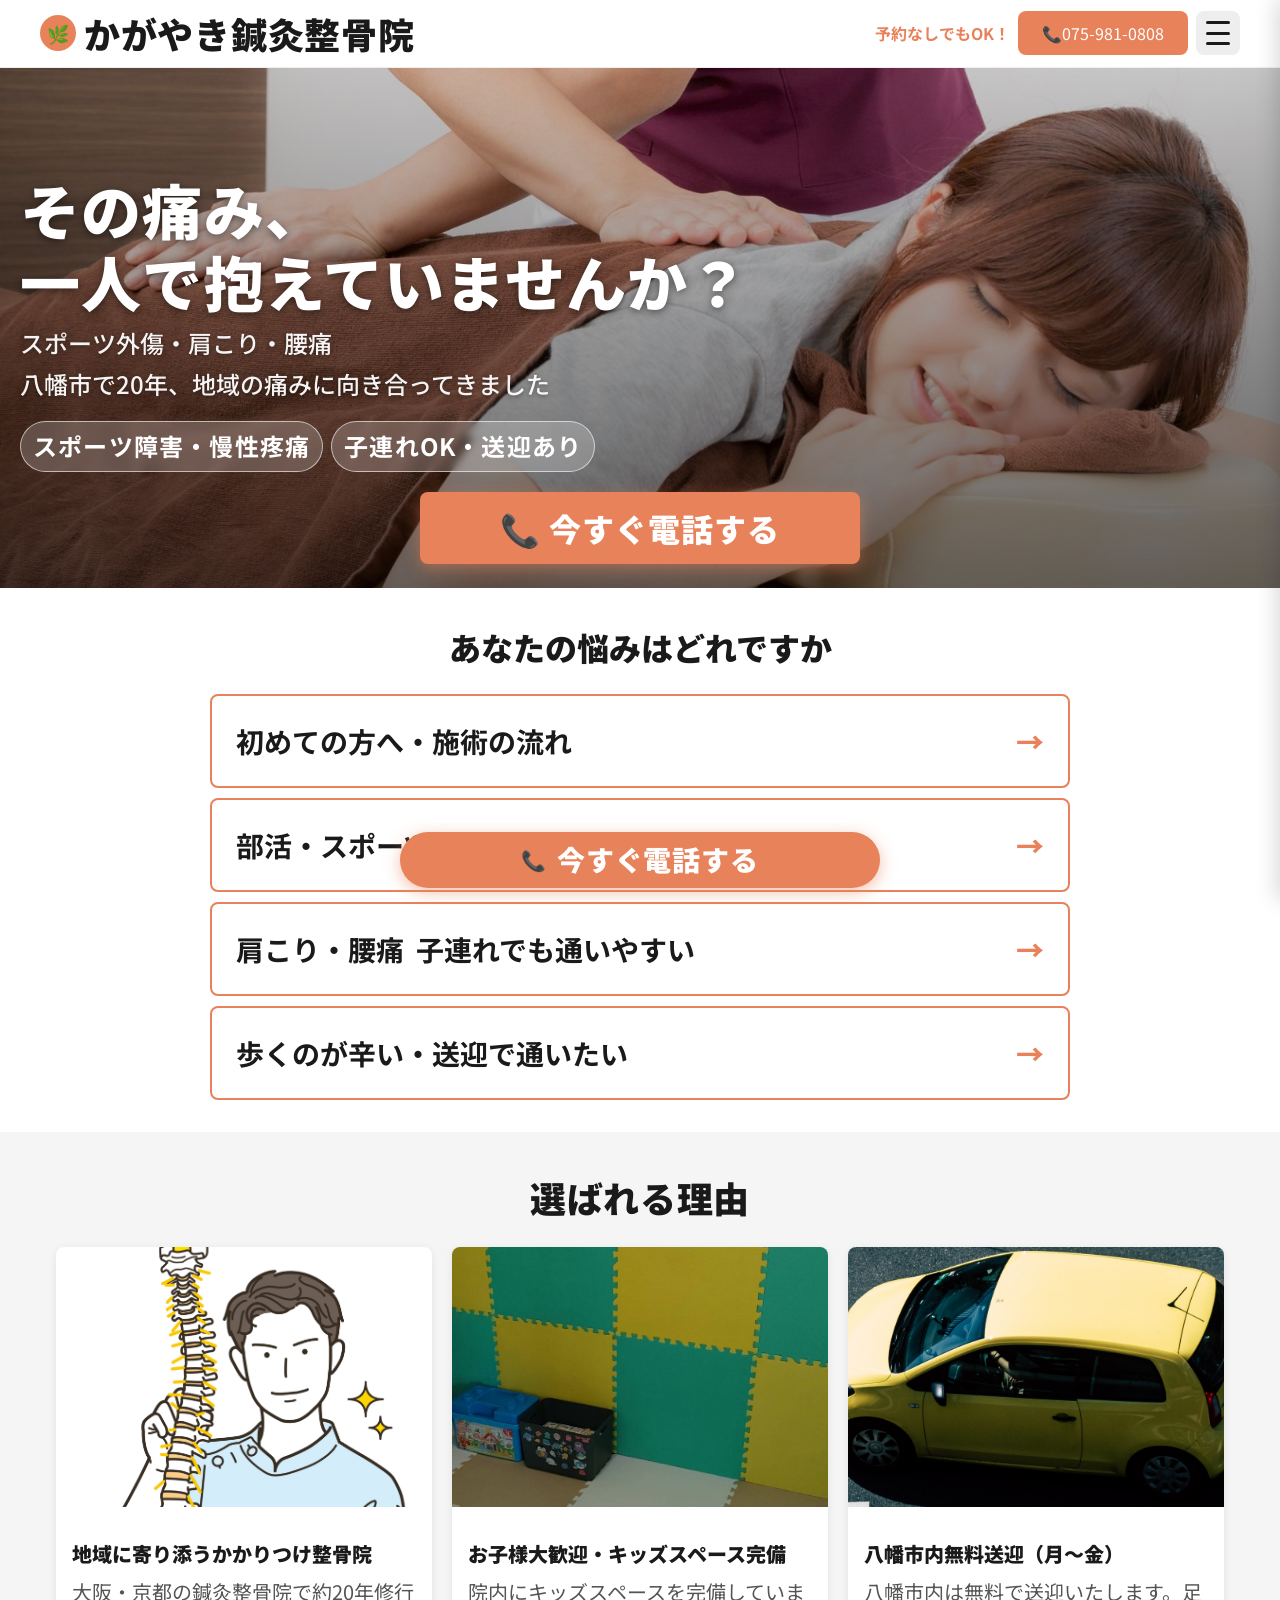
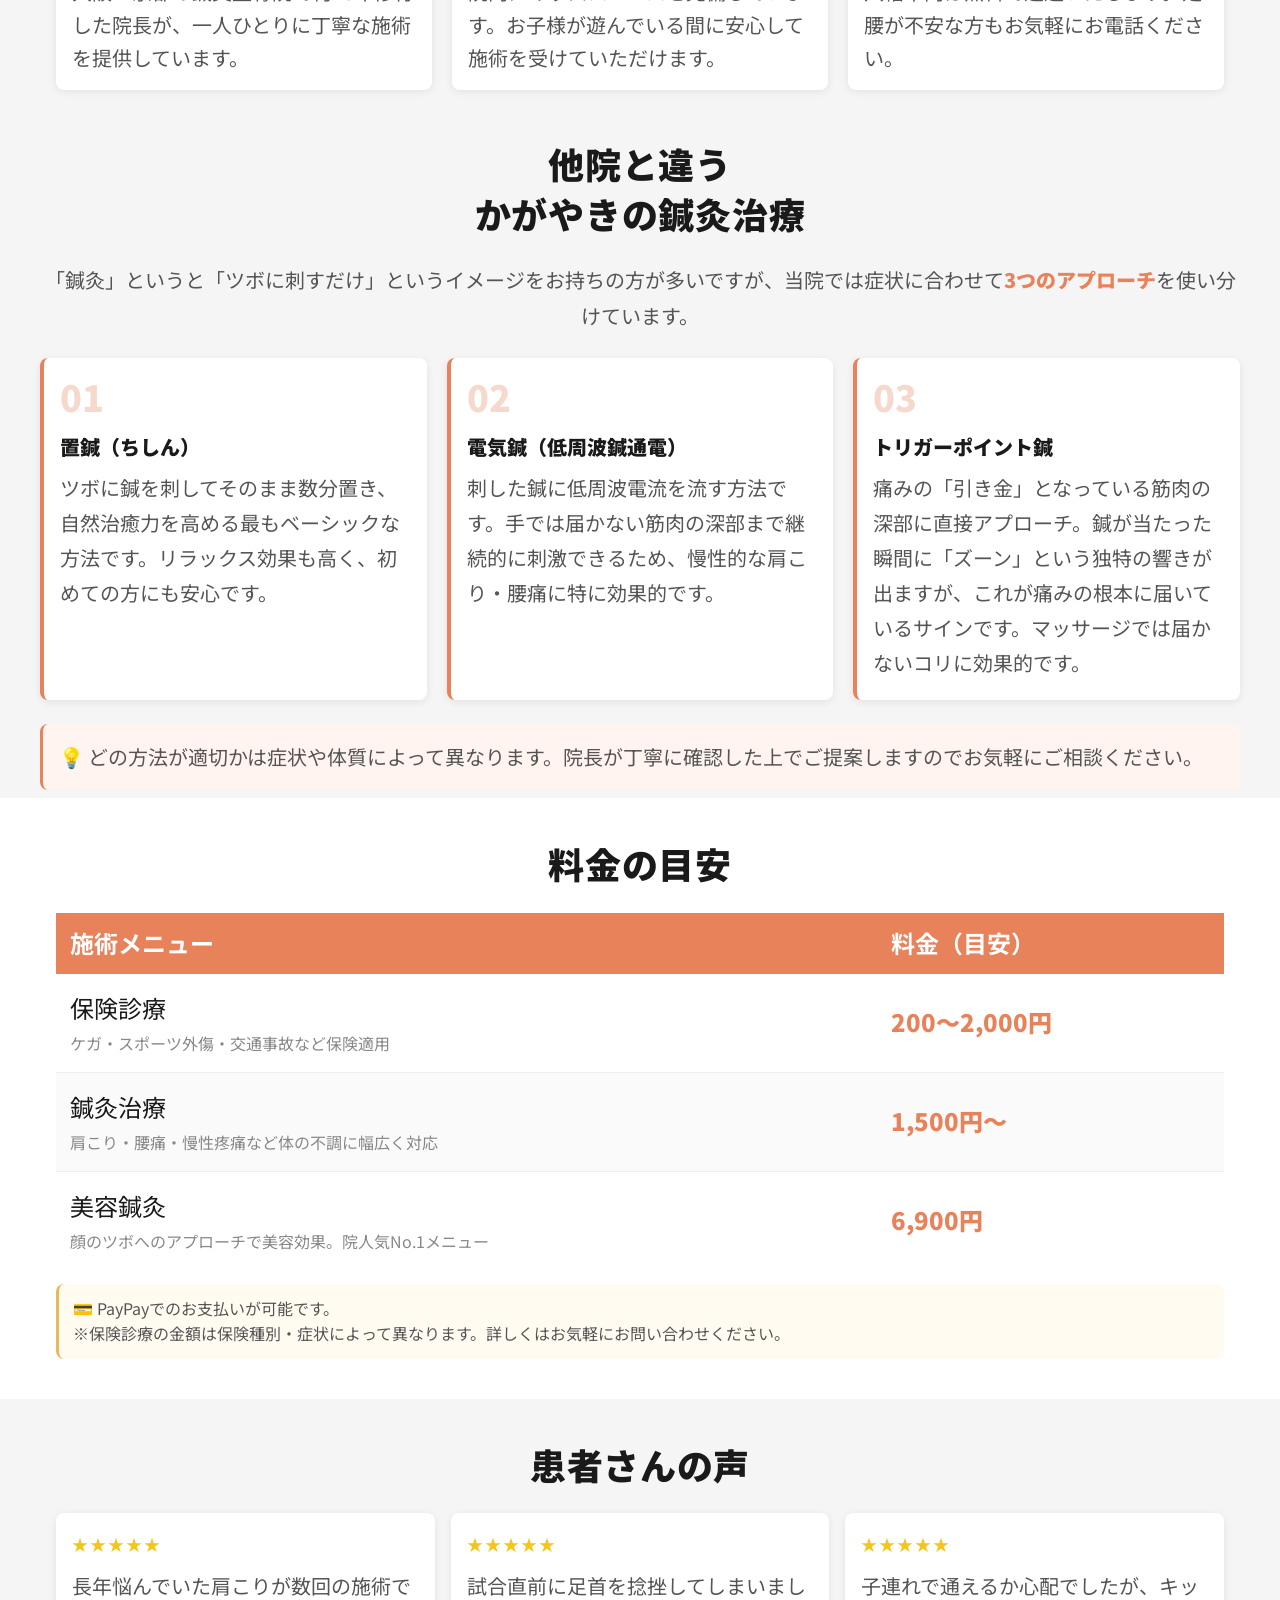
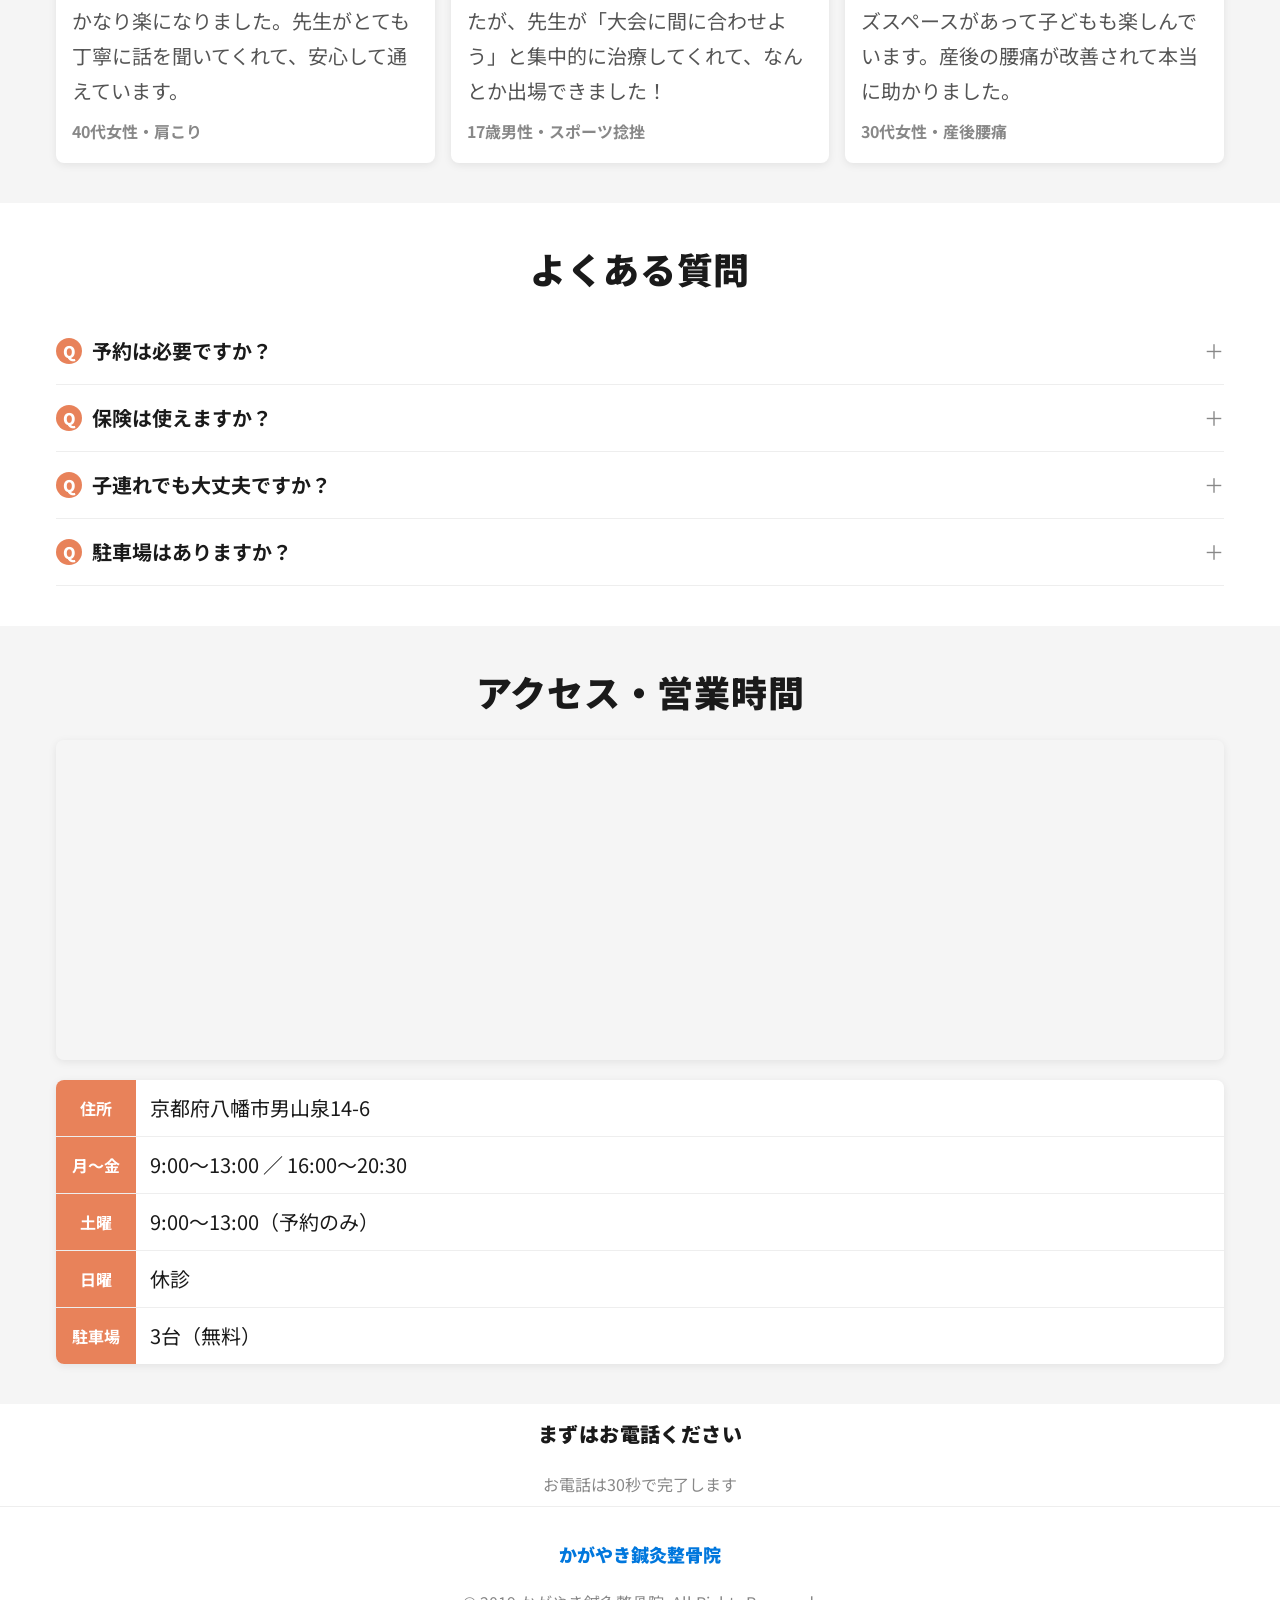
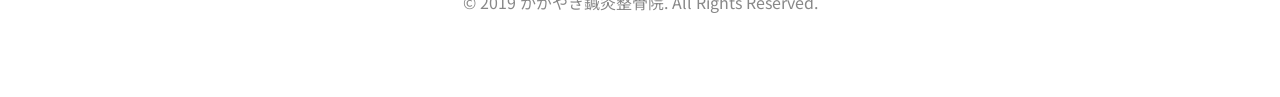
==== commit 98a3f49c: "CTAタイトル文言修正" ====
--- a/index.html
+++ b/index.html
@@ -341,7 +341,7 @@
   <!-- CTA 最後 -->
   <div class="cta-block">
     <div class="container">
-      <h2 class="section-title section-title--cta">痛みが続いている方はまずお電話ください</h2>
+      <h2 class="section-title section-title--cta">まずはお電話ください</h2>
       <p class="micro-copy">お電話は30秒で完了します</p>
     </div>
   </div>
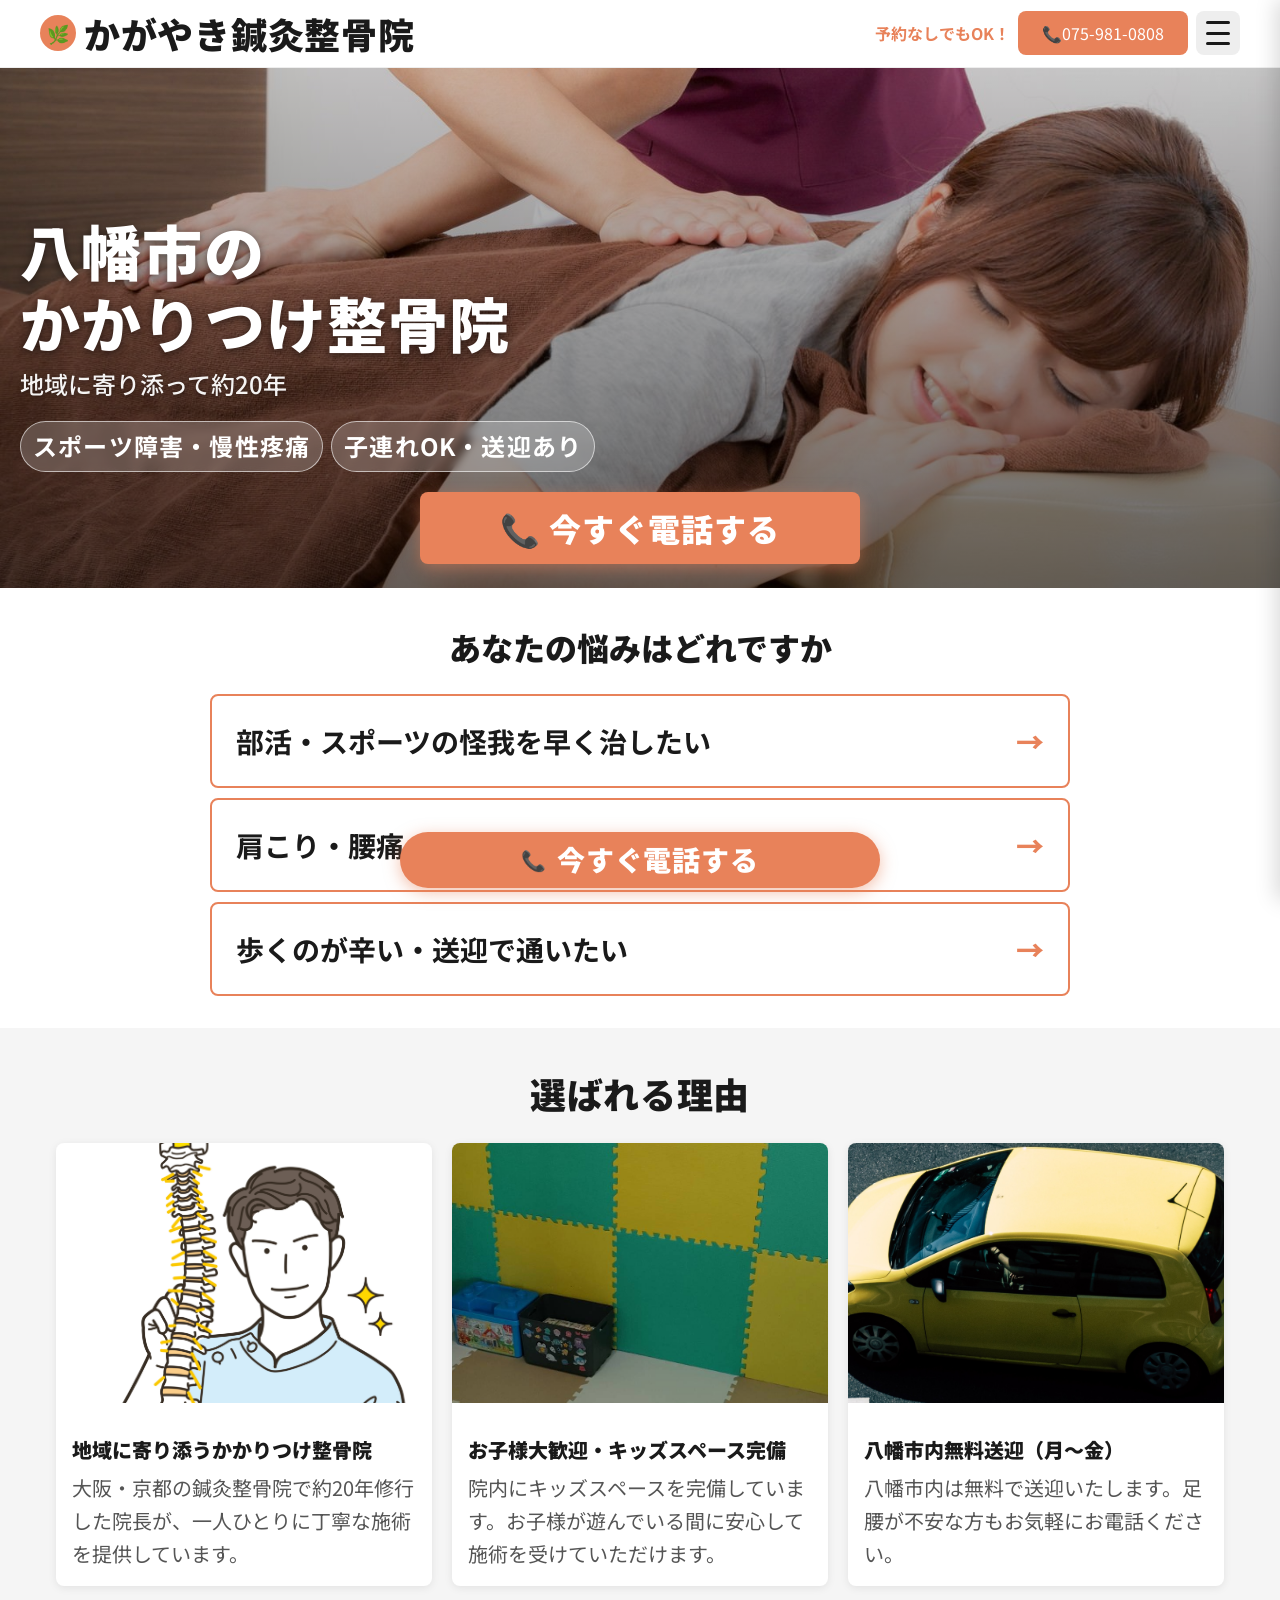
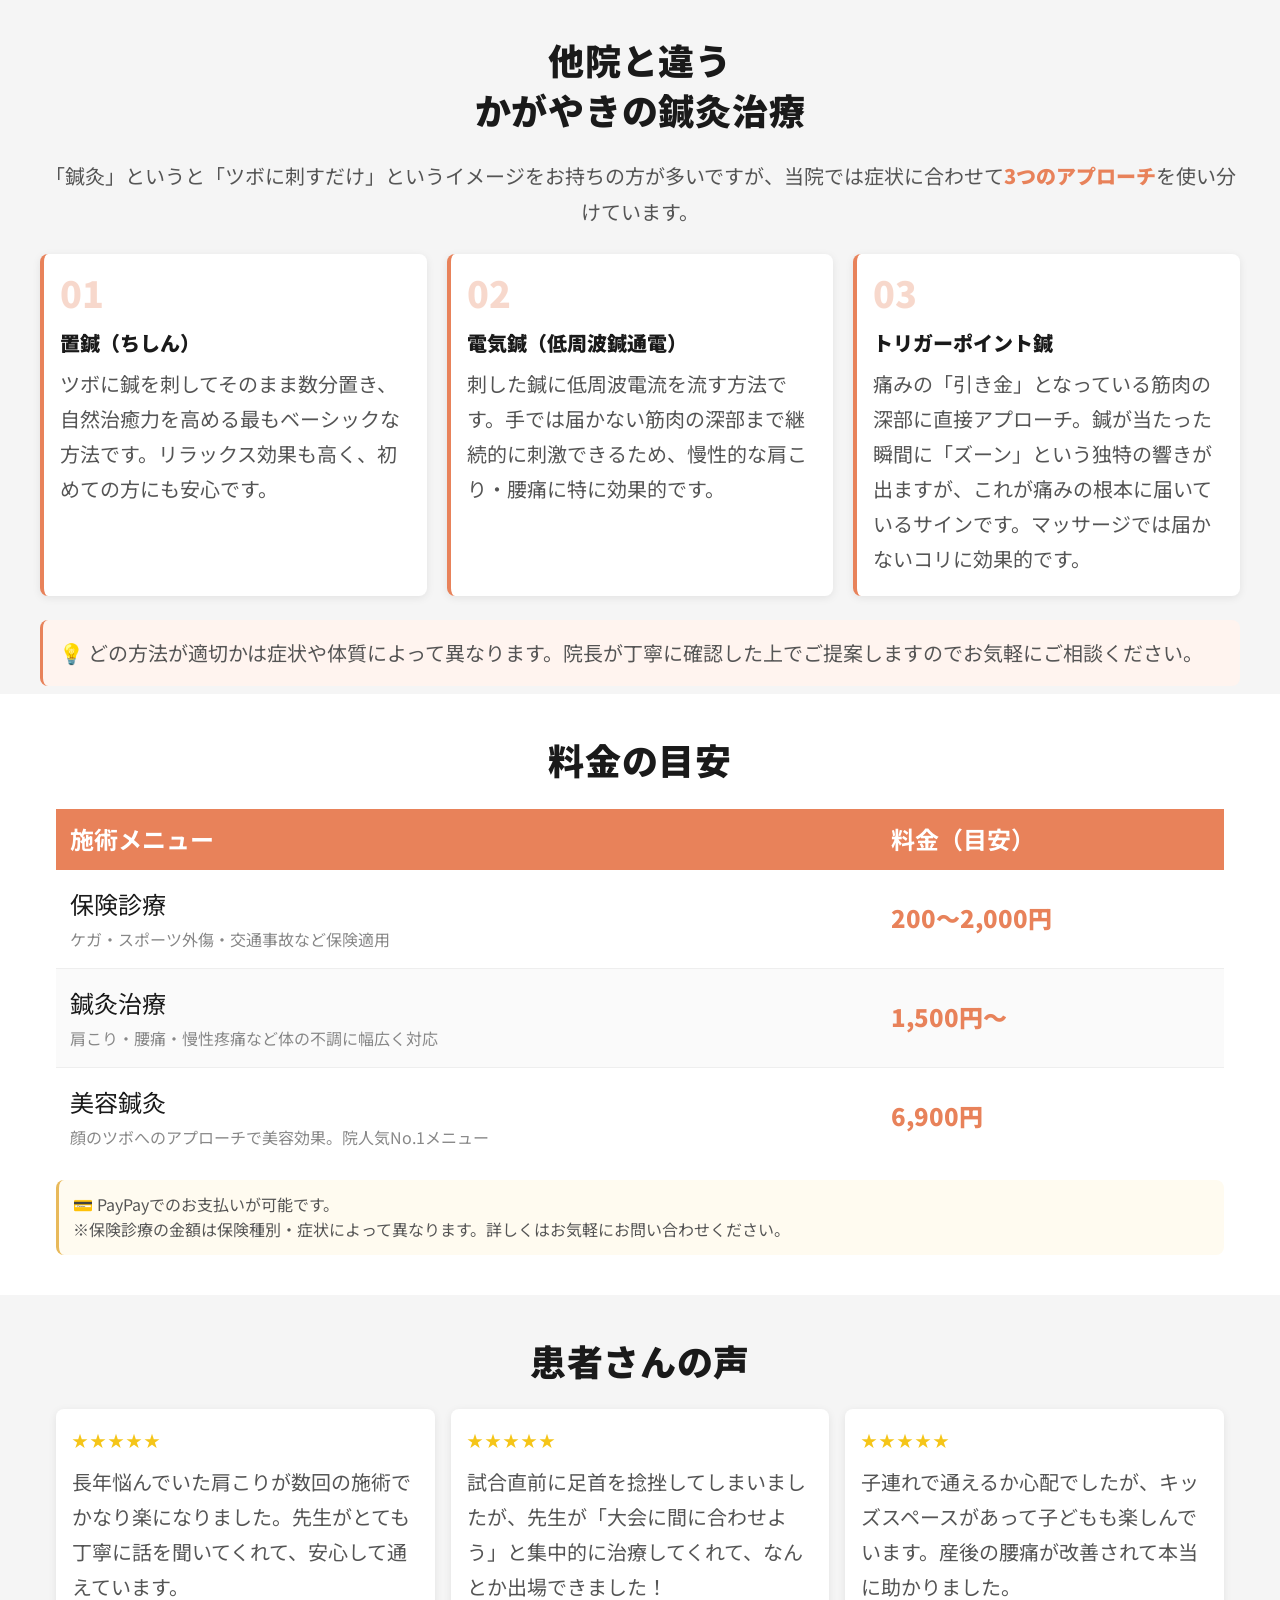
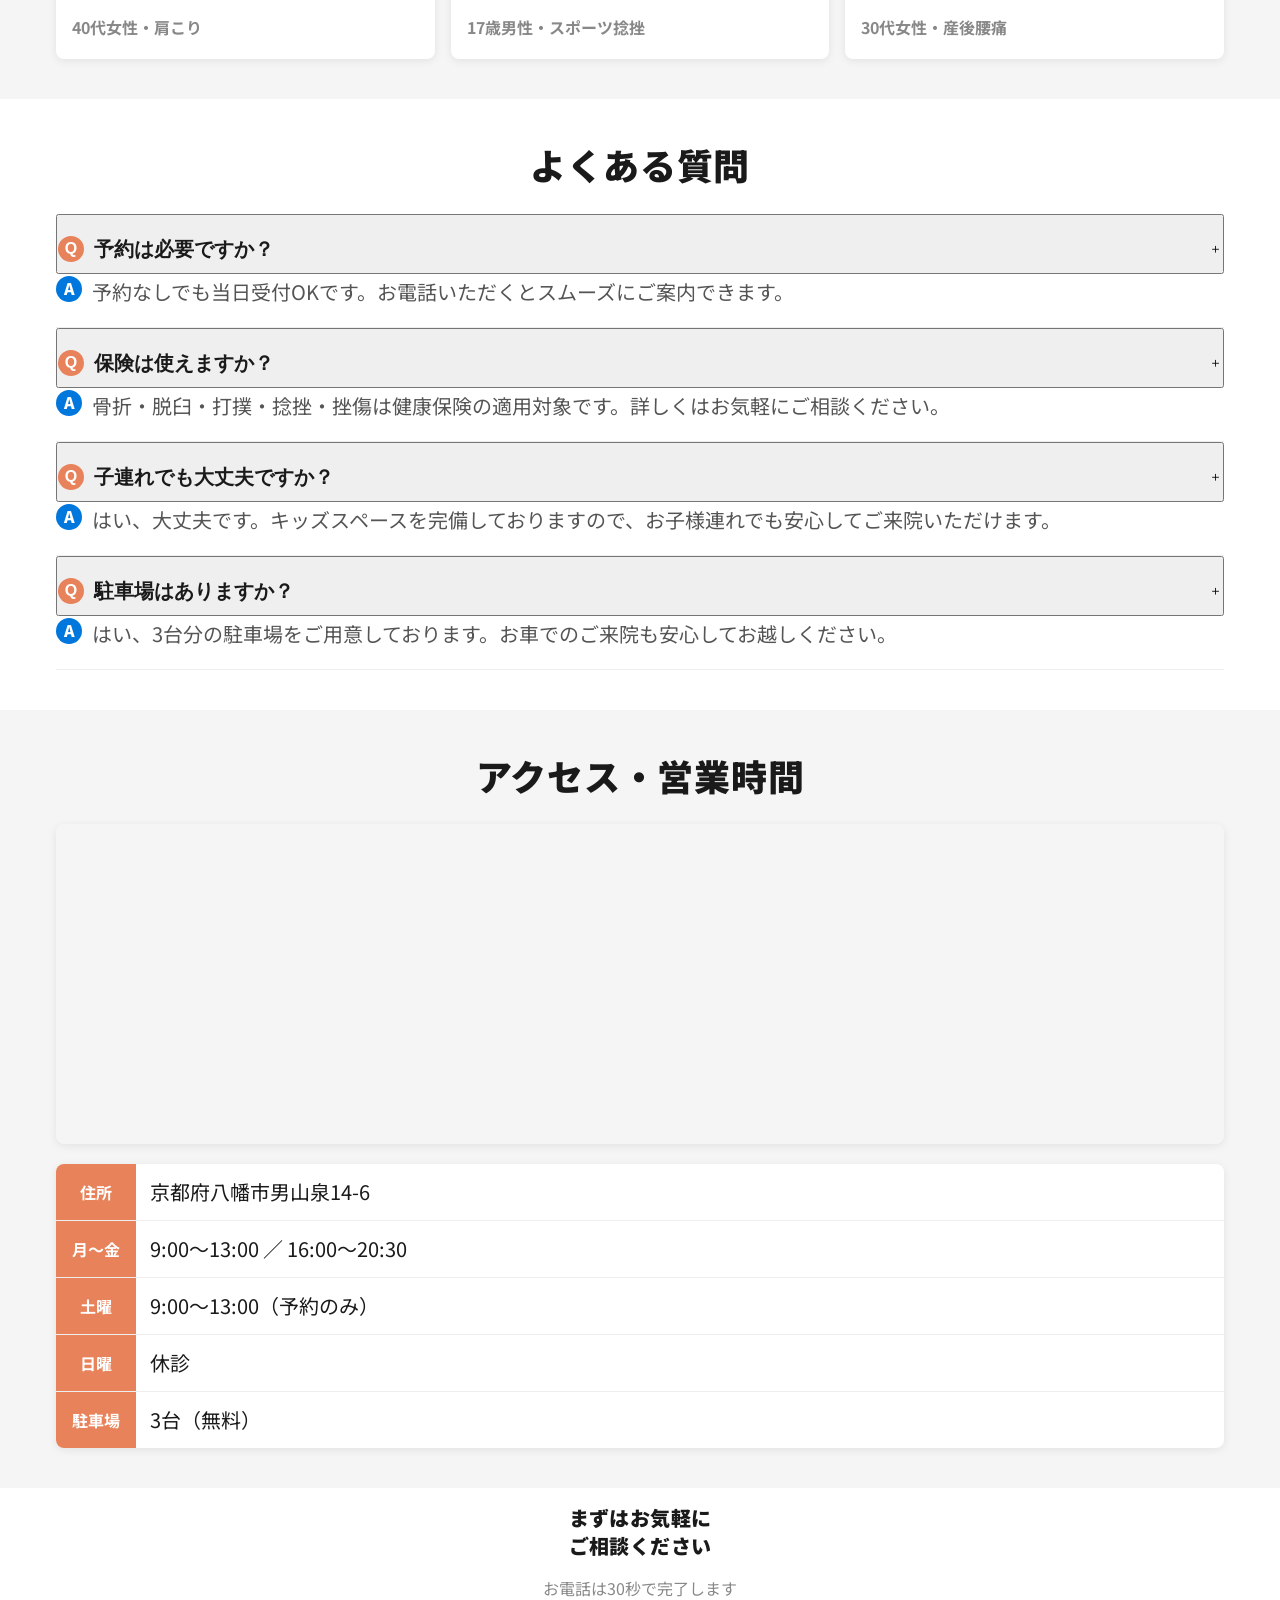
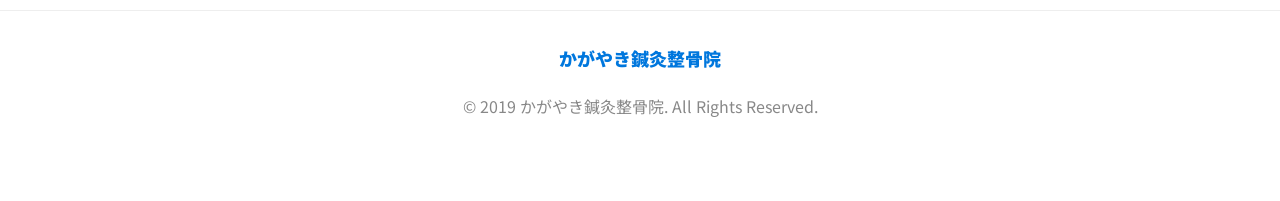
==== commit 41994327: "FAQ常時表示・料金ページ追加・GA4設定" ====
--- a/index.html
+++ b/index.html
@@ -19,6 +19,20 @@
   <link rel="preconnect" href="https://fonts.gstatic.com" crossorigin />
   <link href="https://fonts.googleapis.com/css2?family=Noto+Sans+JP:wght@400;500;700;900&display=swap" rel="stylesheet" />
   <link rel="stylesheet" href="style.css" />
+
+  <!-- Google tag (gtag.js) - GA4 -->
+  <!-- 測定ID: 院長のGoogleアカウントで取得後 G-XXXXXXXXXX を差し替えてください -->
+  <script async src="https://www.googletagmanager.com/gtag/js?id=G-XXXXXXXXXX"></script>
+  <script>
+    window.dataLayer = window.dataLayer || [];
+    function gtag(){dataLayer.push(arguments);}
+    gtag('js', new Date());
+    gtag('config', 'G-XXXXXXXXXX');
+  </script>
+
+  <!-- Google Search Console 認証 -->
+  <!-- 認証コード取得後に content="" 内を差し替えてください -->
+  <meta name="google-site-verification" content="XXXXXXXXXX" />
 </head>
 <body>
 
@@ -33,9 +47,7 @@
     <div class="site-header__right">
       <span class="site-header__notice">予約なしでもOK！</span>
       <a href="tel:075-981-0808" class="site-header__tel-btn">📞<span class="site-header__tel-num"> 075-981-0808</span></a>
-      <button class="hamburger" id="hamburger" aria-label="メニューを開く">
-        <span></span><span></span><span></span>
-      </button>
+      <button class="hamburger" id="hamburger" aria-label="メニューを開く"><span></span><span></span><span></span></button>
     </div>
   </header>
 
@@ -47,6 +59,7 @@
       <li><a href="sports.html" class="drawer__item">スポーツ外傷・障害</a></li>
       <li><a href="shoulder.html" class="drawer__item">肩こり・腰痛</a></li>
       <li><a href="visit.html" class="drawer__item">無料送迎・訪問診療</a></li>
+      <li><a href="ryokin.html" class="drawer__item">料金一覧</a></li>
     </ul>
   </nav>
   <div class="drawer-overlay" id="drawerOverlay"></div>
@@ -57,8 +70,8 @@
       <img src="img/kagayaki_fv.jpg" alt="かがやき鍼灸整骨院" onerror="this.style.display='none'" />
     </div>
     <div class="fv__overlay">
-      <h1 class="fv__catch">その痛み、<br />一人で抱えていませんか？</h1>
-      <p class="fv__sub">スポーツ外傷・肩こり・腰痛<br />八幡市で20年、地域の痛みに向き合ってきました</p>
+      <h1 class="fv__catch">八幡市の<br />かかりつけ整骨院</h1>
+      <p class="fv__sub">地域に寄り添って約20年</p>
       <div class="fv__tags">
         <span class="fv__tag">スポーツ障害・慢性疼痛</span>
         <span class="fv__tag">子連れOK・送迎あり</span>
@@ -74,12 +87,6 @@
     <div class="container">
       <h2 class="nayami__title">あなたの悩みはどれですか</h2>
       <ul class="nayami__list">
-        <li>
-          <a href="first.html" class="nayami__item">
-            <span class="nayami__item-text">初めての方へ・施術の流れ</span>
-            <span class="nayami__item-arrow">→</span>
-          </a>
-        </li>
         <li>
           <a href="sports.html" class="nayami__item">
             <span class="nayami__item-text">部活・スポーツの怪我を早く治したい</span>
@@ -93,7 +100,7 @@
           </a>
         </li>
         <li>
-          <a href="visit.html" class="nayami__item">
+          <a href="#sogei" class="nayami__item">
             <span class="nayami__item-text">歩くのが辛い・送迎で通いたい</span>
             <span class="nayami__item-arrow">→</span>
           </a>
@@ -301,7 +308,7 @@
   </section>
 
   <!-- アクセス・営業時間 -->
-  <section class="access-section" id="access">
+  <section class="access-section">
     <div class="container">
       <h2 class="section-title">アクセス・営業時間</h2>
       <div class="access-map">
@@ -341,7 +348,7 @@
   <!-- CTA 最後 -->
   <div class="cta-block">
     <div class="container">
-      <h2 class="section-title section-title--cta">まずはお電話ください</h2>
+      <h2 class="section-title" style="margin-bottom:16px">まずはお気軽に<br />ご相談ください</h2>
       <p class="micro-copy">お電話は30秒で完了します</p>
     </div>
   </div>
--- a/style.css
+++ b/style.css
@@ -76,7 +76,7 @@
   width: 100%;
   max-width: 760px;
   margin: 0 auto;
-  padding: 0 16px;
+  padding: 0 8px;
 }
 
 /* ---------- Header ---------- */
@@ -196,8 +196,14 @@
   width: 100%;
   height: 100%;
   object-fit: cover;
-  object-position: center;
+  object-position: right center;
   display: block;
+}
+
+@media (min-width: 768px) {
+  .fv__image-wrap img {
+    object-position: center;
+  }
 }
 
 .fv__overlay {
@@ -262,6 +268,48 @@
   text-decoration: none;
   letter-spacing: 0.03em;
   box-shadow: 0 4px 16px rgba(232,130,90,0.5);
+}
+
+/* ---------- First Intro (トップページ) ---------- */
+.first-intro {
+  padding: 28px 16px;
+  background: #EEF6FF;
+  border-bottom: 2px solid var(--color-secondary);
+}
+
+.first-intro__title {
+  font-size: 18px;
+  font-weight: 900;
+  color: var(--color-secondary);
+  margin-bottom: 14px;
+  text-align: center;
+}
+
+.first-intro__list {
+  display: flex;
+  flex-direction: column;
+  gap: 8px;
+  margin-bottom: 16px;
+}
+
+.first-intro__item {
+  font-size: 15px;
+  font-weight: 700;
+  color: var(--color-black);
+  line-height: 1.6;
+}
+
+@media (min-width: 768px) {
+  .first-intro { padding: 36px 40px; }
+  .first-intro__title { font-size: 24px; }
+  .first-intro__list {
+    display: grid;
+    grid-template-columns: 1fr 1fr;
+    gap: 12px;
+    max-width: 800px;
+    margin: 0 auto 20px;
+  }
+  .first-intro__item { font-size: 18px; }
 }
 
 /* ---------- Nayami Section ---------- */
@@ -601,6 +649,93 @@
   line-height: 1.6;
 }
 
+.ryokin-section .price-table td:last-child {
+  font-size: 13px;
+  color: var(--color-gray-500);
+}
+
+@media (min-width: 768px) {
+  .ryokin-section .price-table td:last-child {
+    font-size: 16px;
+  }
+}
+
+/* ---------- Ryokin Page ---------- */
+.page-hero__placeholder--ryokin {
+  background: linear-gradient(160deg, #1a3a5c 0%, #2c6a9a 60%, #E8825A 100%);
+}
+
+.ryokin-section {
+  padding: 32px 16px;
+  background: var(--color-white);
+}
+
+.ryokin-section--gray {
+  background: var(--color-gray-100);
+}
+
+.ryokin-lead {
+  font-size: 15px;
+  color: var(--color-gray-700);
+  line-height: 1.8;
+  margin-bottom: 16px;
+}
+
+.payment-list {
+  display: flex;
+  gap: 16px;
+  margin-bottom: 12px;
+  flex-wrap: wrap;
+}
+
+.payment-item {
+  display: flex;
+  align-items: center;
+  gap: 8px;
+  background: var(--color-white);
+  border: 1px solid var(--color-gray-200);
+  border-radius: var(--radius-md);
+  padding: 12px 20px;
+}
+
+.payment-item__icon {
+  font-size: 24px;
+}
+
+.payment-item__text {
+  font-size: 16px;
+  font-weight: 700;
+  color: var(--color-black);
+}
+
+@media (min-width: 768px) {
+  .ryokin-section { padding: 48px 40px; }
+  .ryokin-lead { font-size: 18px; }
+  .payment-item__text { font-size: 20px; }
+  .payment-item { padding: 16px 32px; }
+}
+
+.price-section__lead {
+  font-size: 15px;
+  color: var(--color-gray-700);
+  text-align: center;
+  margin-bottom: 20px;
+  line-height: 1.7;
+}
+
+.price-link-wrap {
+  margin-top: 16px;
+  text-align: center;
+}
+
+.price-link-wrap .btn-sub {
+  display: inline-flex;
+  align-items: center;
+  justify-content: center;
+  width: auto;
+  padding: 0 32px;
+}
+
 /* ---------- Voice ---------- */
 .voice-section {
   padding: 40px 16px;
@@ -659,13 +794,9 @@
   display: flex;
   align-items: center;
   gap: 10px;
-  padding: 18px 0;
-  cursor: pointer;
-  background: none;
-  border: none;
+  padding: 18px 0 8px;
   width: 100%;
   text-align: left;
-  font-family: var(--font-base);
 }
 
 .faq-q-label {
@@ -690,26 +821,10 @@
   line-height: 1.5;
 }
 
-.faq-icon {
-  font-size: 20px;
-  color: var(--color-gray-500);
-  transition: transform 0.3s;
-  flex-shrink: 0;
-  line-height: 1;
-}
-
-.faq-item.is-open .faq-icon {
-  transform: rotate(45deg);
-}
-
 .faq-answer {
-  display: none;
-  padding: 0 0 18px 36px;
-}
-
-.faq-item.is-open .faq-answer {
   display: flex;
   gap: 10px;
+  padding: 0 0 18px 0;
 }
 
 .faq-a-label {
@@ -816,18 +931,18 @@
 
 .page-hero__placeholder {
   width: 100%;
-  height: 260px;
+  height: auto;
   display: flex;
   align-items: center;
   justify-content: center;
 }
 
 .page-hero__placeholder--sports {
-  background: linear-gradient(160deg, #0f2940 0%, #1e4d7a 60%, #2a6b9e 100%);
+  background: transparent;
 }
 
 .page-hero__placeholder--shoulder {
-  background: linear-gradient(160deg, #3a5a30 0%, #5a8a4a 60%, #7aaa6a 100%);
+  background: transparent;
 }
 
 .page-hero__overlay {
@@ -876,7 +991,7 @@
 
 /* ---------- Sympathy ---------- */
 .sympathy {
-  padding: 32px 16px;
+  padding: 32px 8px;
 }
 
 .sympathy__list {
@@ -1298,10 +1413,11 @@
   background: var(--color-white);
   border: 2px solid var(--color-primary);
   border-radius: var(--radius-md);
-  padding: 14px 20px;
+  padding: 14px 16px;
   text-align: left;
-  max-width: 560px;
-  margin: 0 auto 8px;
+  margin: 0 0 8px;
+  width: 100%;
+  box-sizing: border-box;
 }
 
 .appeal-block__lead {
@@ -1966,7 +2082,7 @@
 }
 
 .section--tight {
-  padding: 8px 0;
+  padding: 8px 16px;
 }
 
 .section--gray {
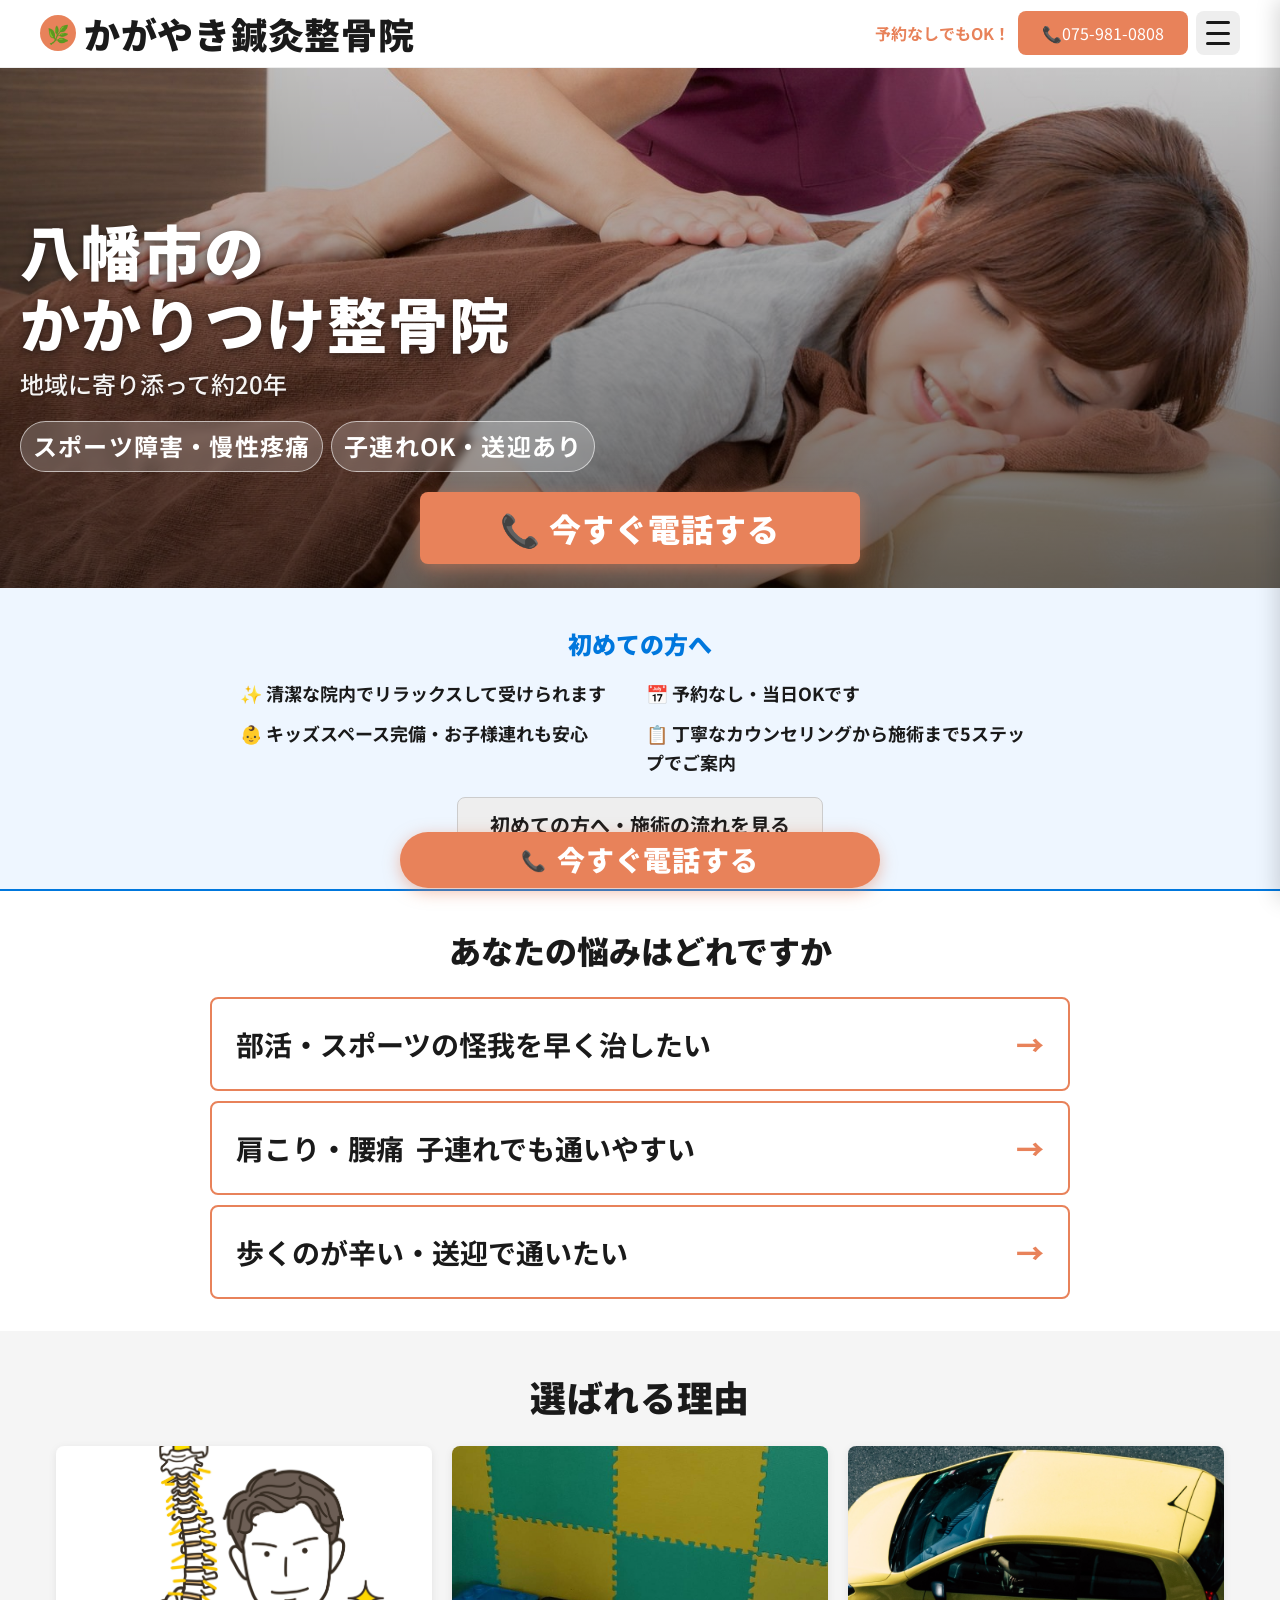
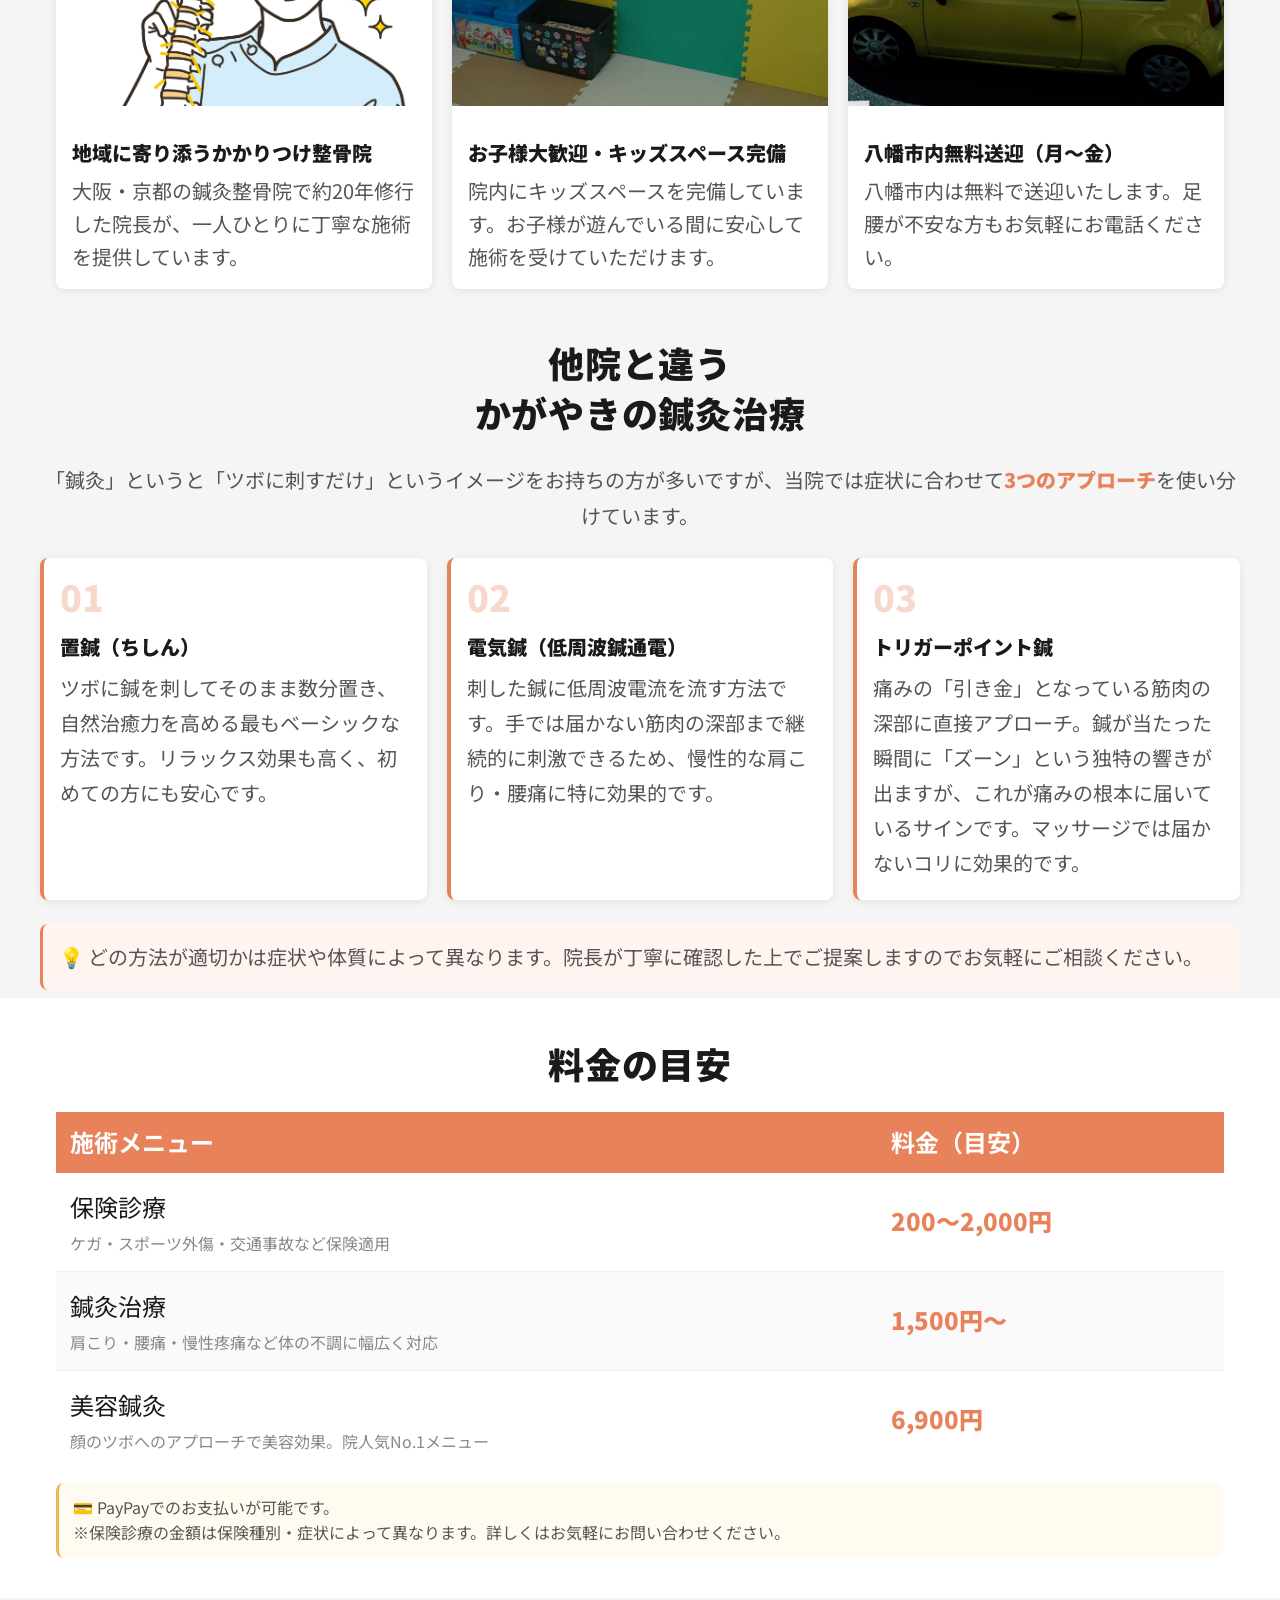
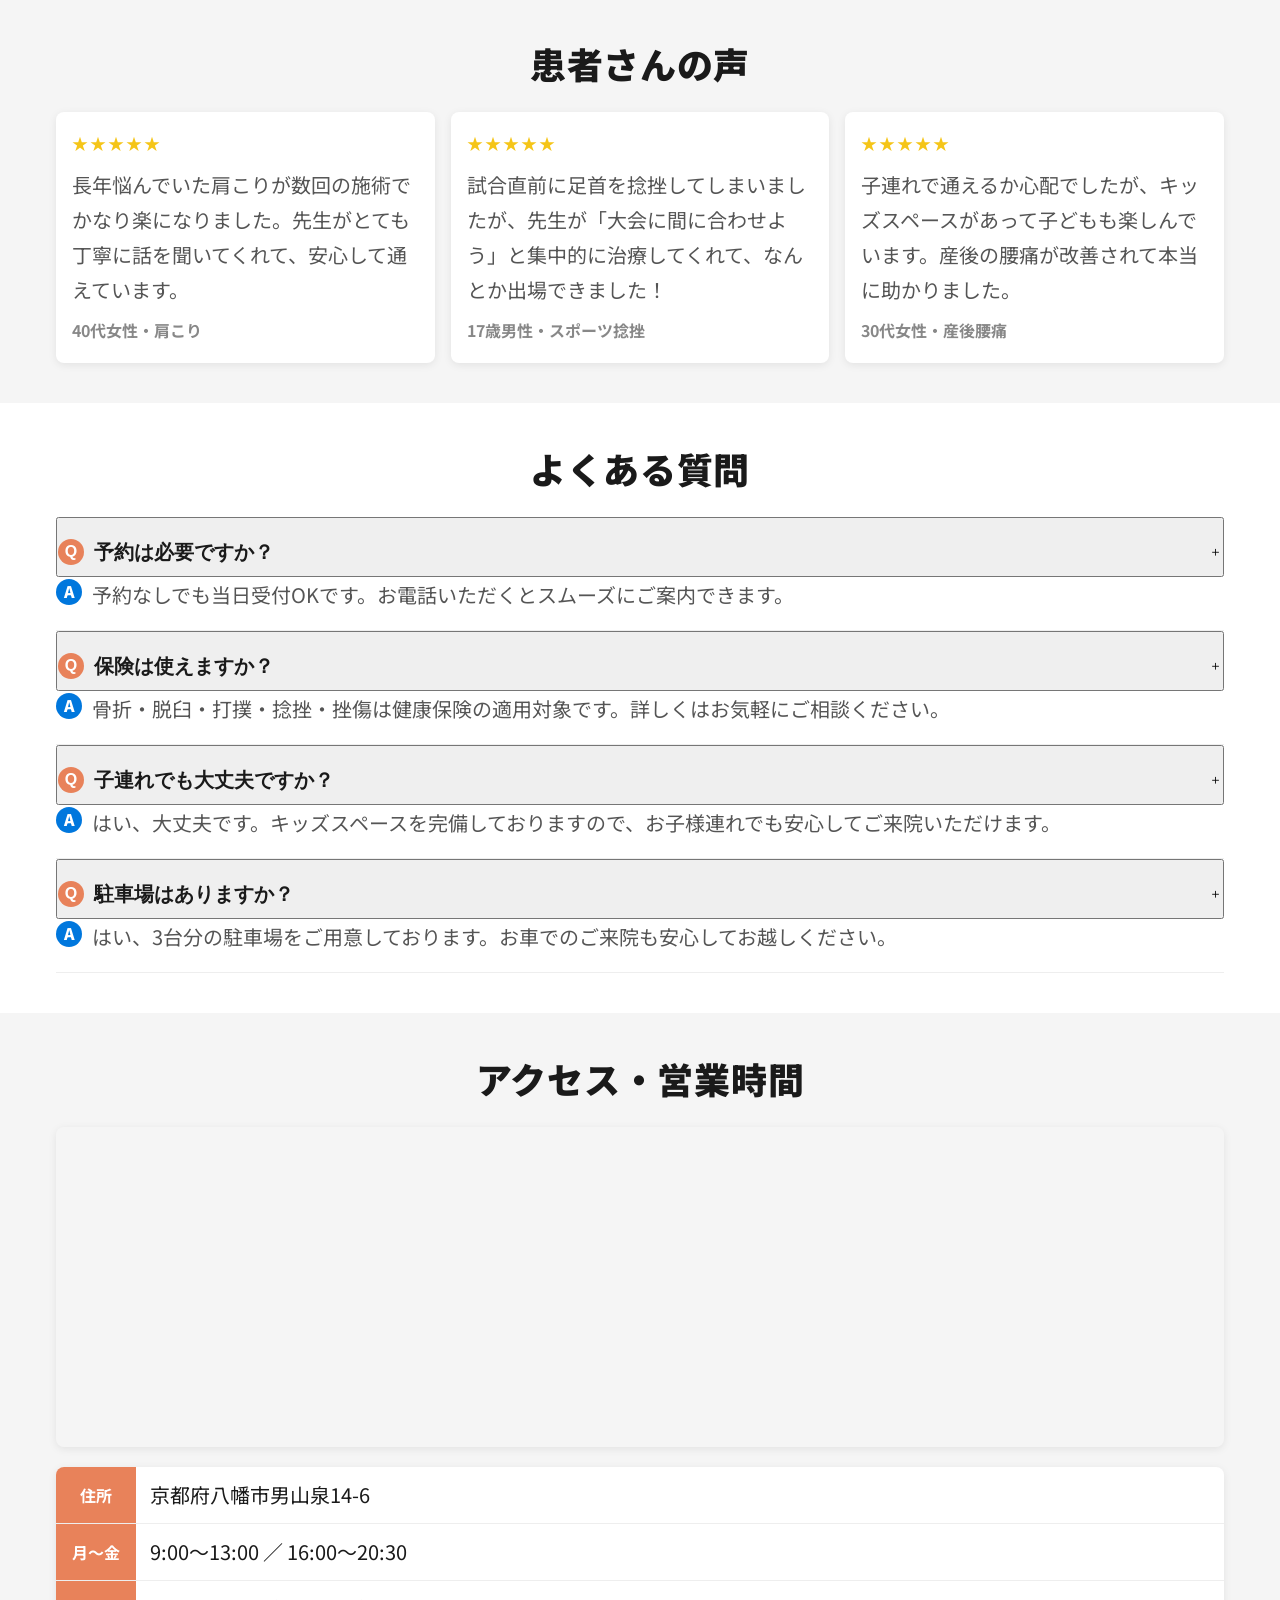
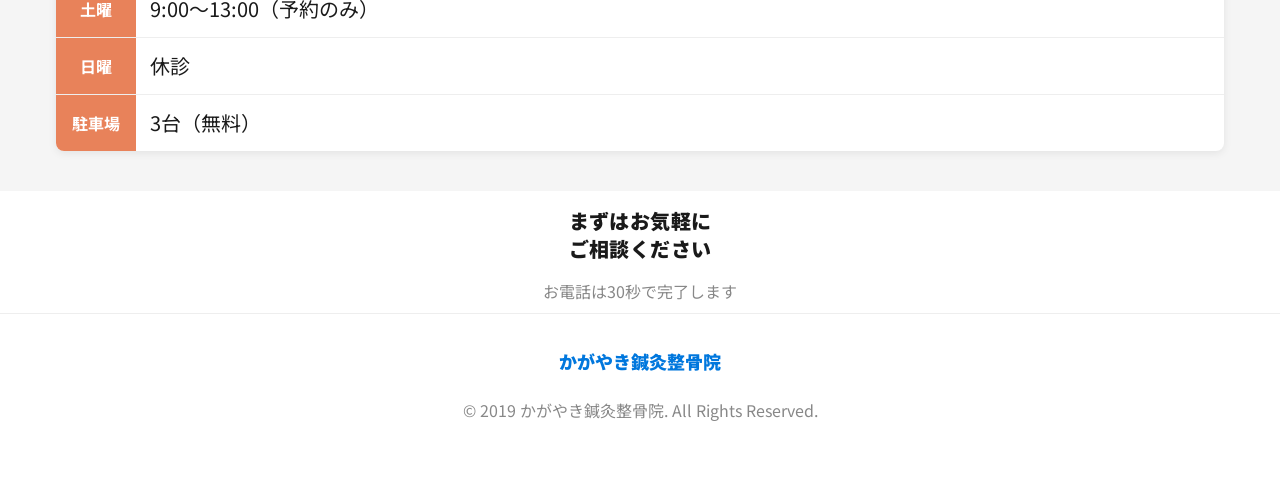
==== commit 4f1a1656: "初めての方へセクション復元" ====
--- a/index.html
+++ b/index.html
@@ -79,6 +79,22 @@
       <a href="tel:075-981-0808" class="fv__cta">
         📞 今すぐ電話する
       </a>
+    </div>
+  </section>
+
+  <!-- 初めての方へ -->
+  <section class="first-intro">
+    <div class="container">
+      <h2 class="first-intro__title">初めての方へ</h2>
+      <ul class="first-intro__list">
+        <li class="first-intro__item">✨ 清潔な院内でリラックスして受けられます</li>
+        <li class="first-intro__item">📅 予約なし・当日OKです</li>
+        <li class="first-intro__item">👶 キッズスペース完備・お子様連れも安心</li>
+        <li class="first-intro__item">📋 丁寧なカウンセリングから施術まで5ステップでご案内</li>
+      </ul>
+      <div class="btn-group">
+        <a href="first.html" class="btn-sub">初めての方へ・施術の流れを見る</a>
+      </div>
     </div>
   </section>
 
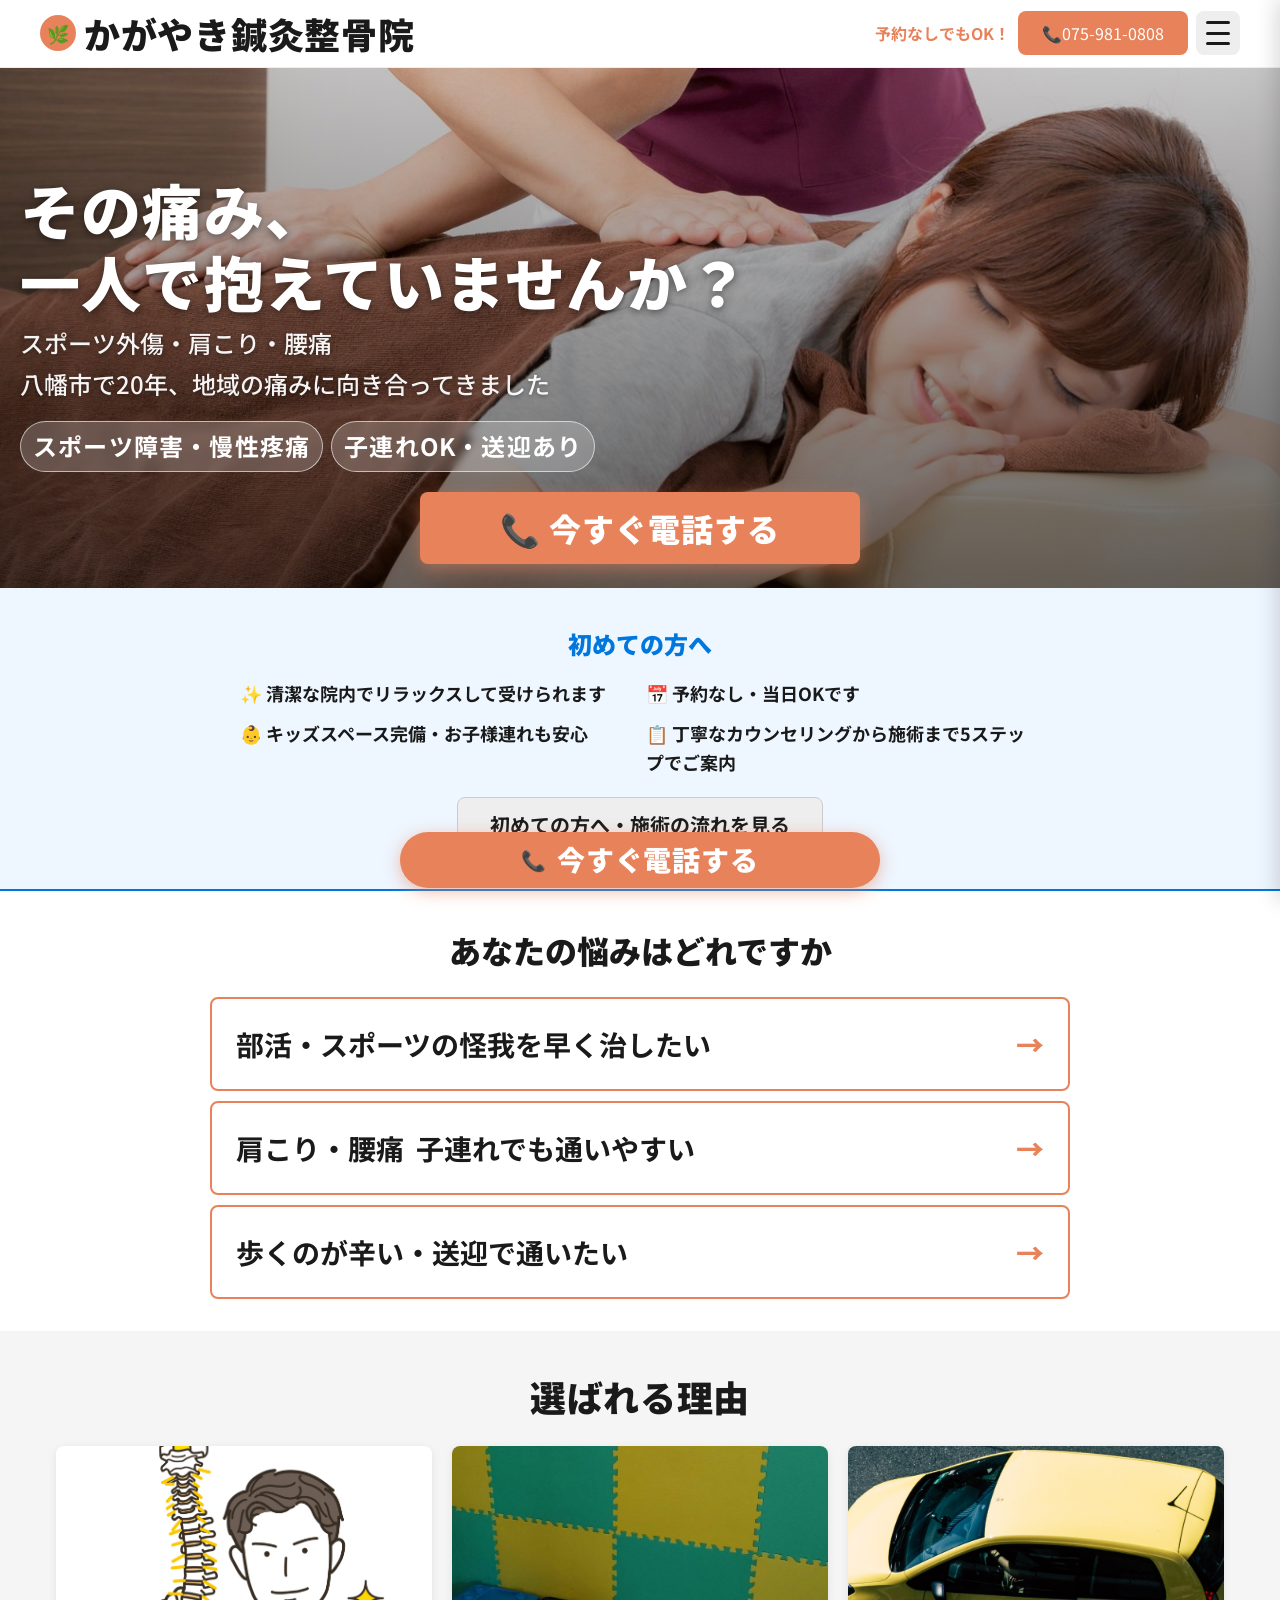
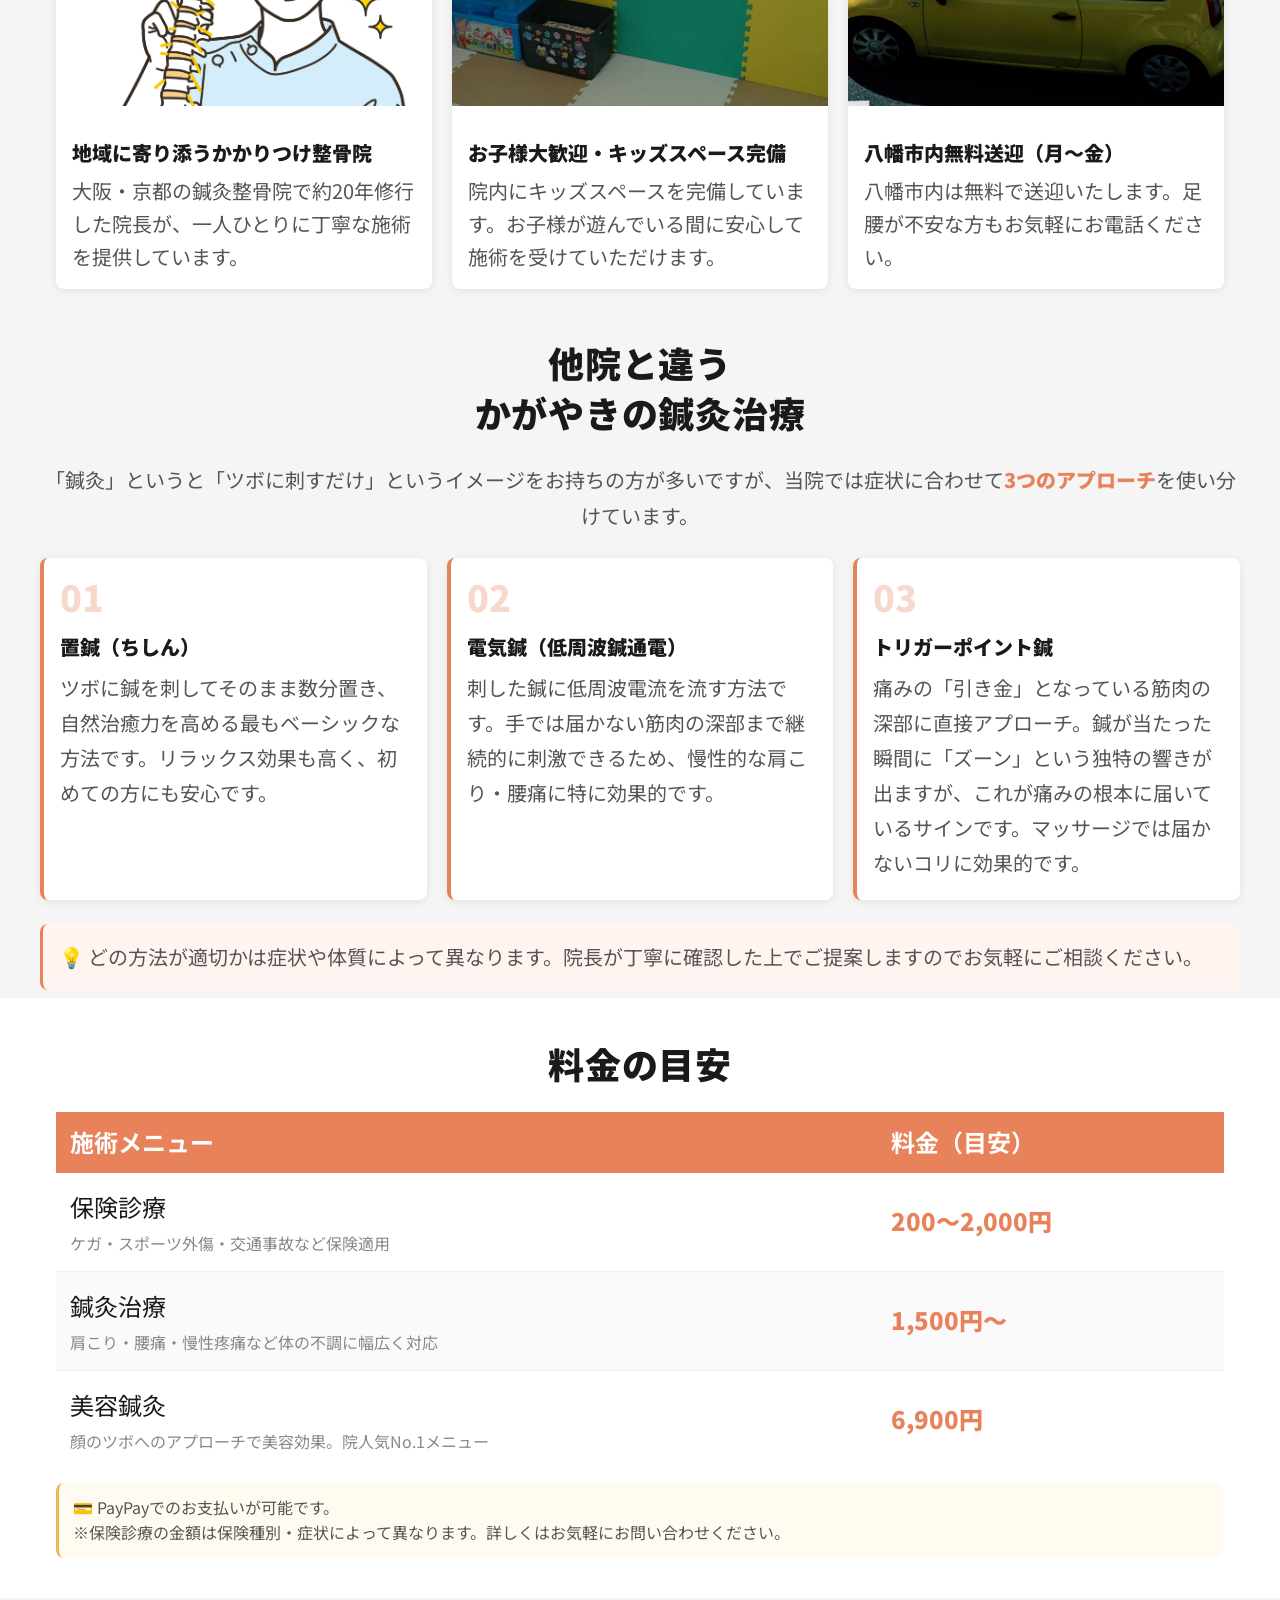
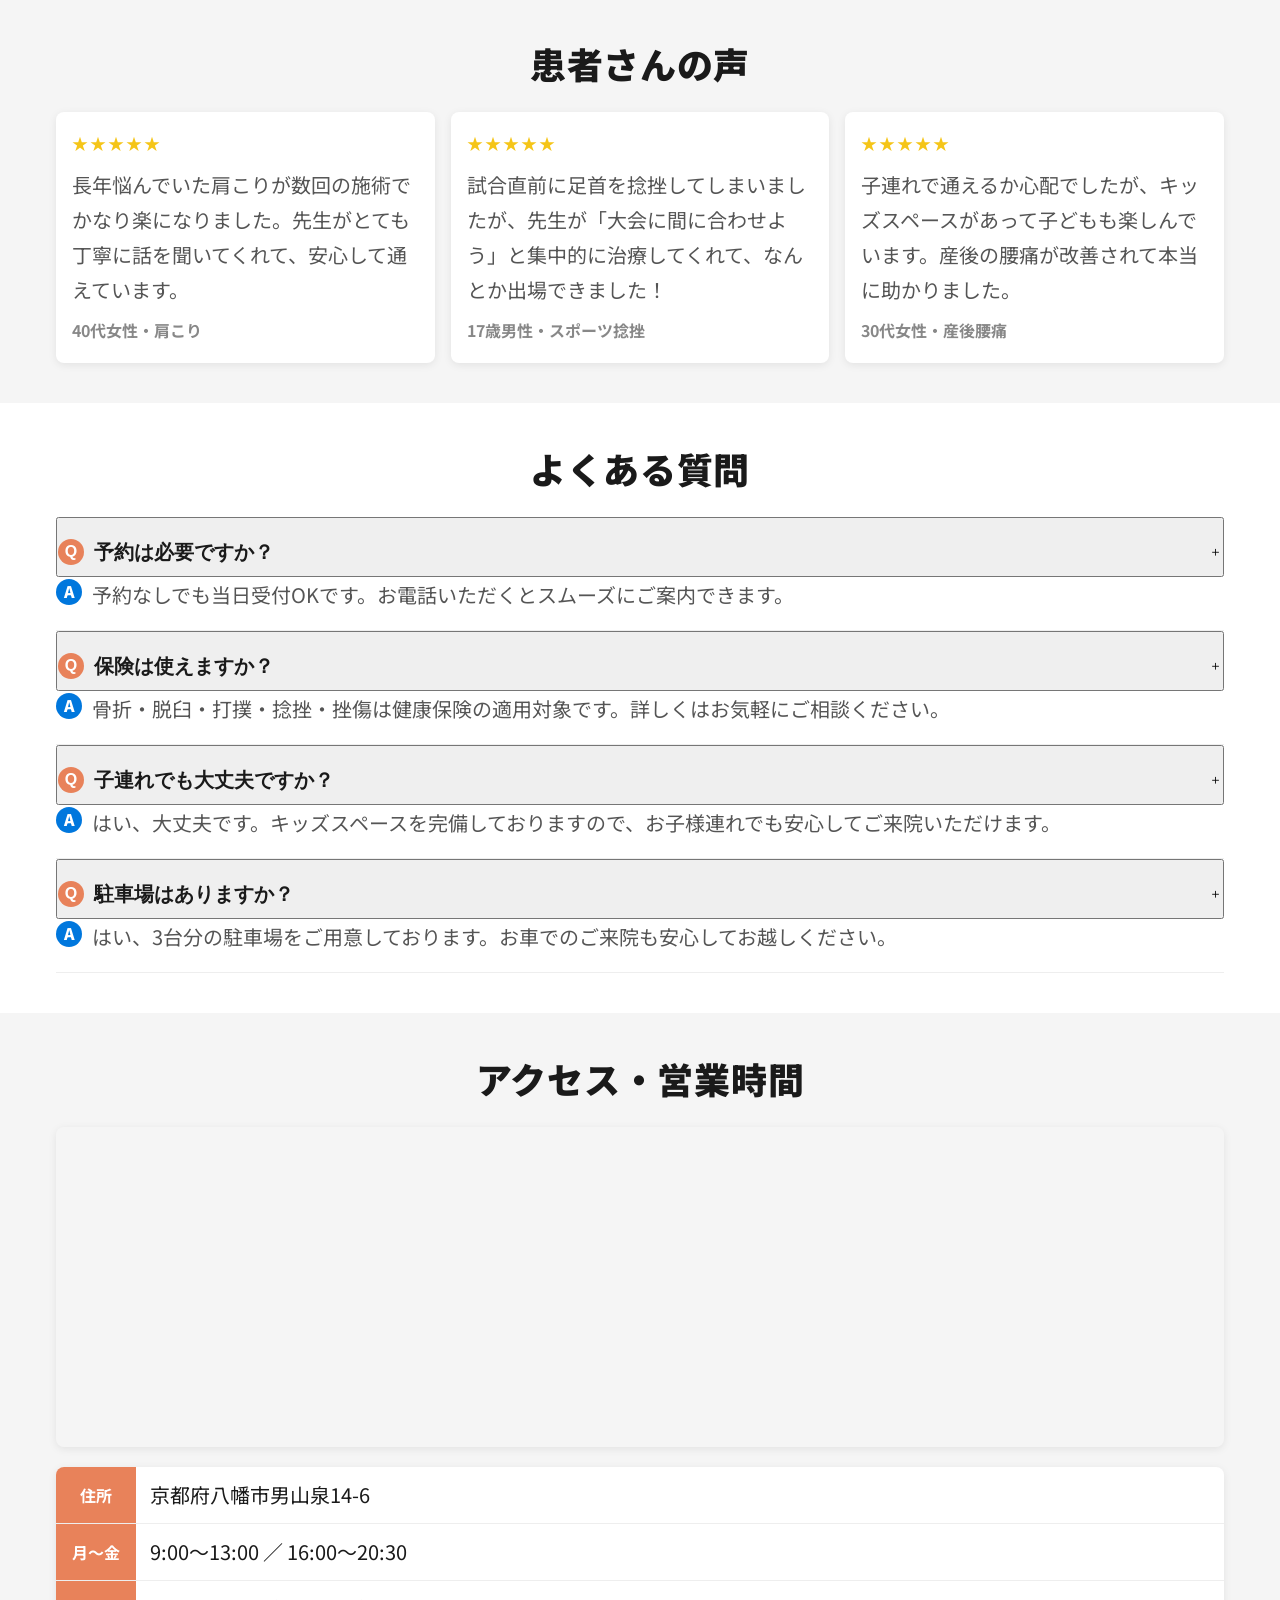
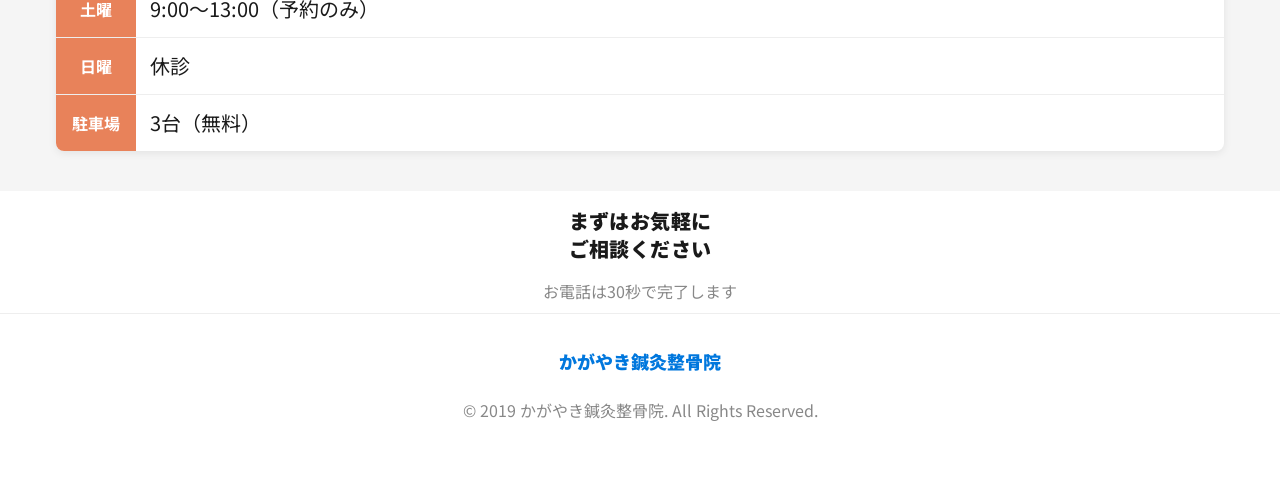
==== commit ac4bdf6b: "FVキャッチコピー修正" ====
--- a/index.html
+++ b/index.html
@@ -70,8 +70,8 @@
       <img src="img/kagayaki_fv.jpg" alt="かがやき鍼灸整骨院" onerror="this.style.display='none'" />
     </div>
     <div class="fv__overlay">
-      <h1 class="fv__catch">八幡市の<br />かかりつけ整骨院</h1>
-      <p class="fv__sub">地域に寄り添って約20年</p>
+      <h1 class="fv__catch">その痛み、<br />一人で抱えていませんか？</h1>
+      <p class="fv__sub">スポーツ外傷・肩こり・腰痛<br />八幡市で20年、地域の痛みに向き合ってきました</p>
       <div class="fv__tags">
         <span class="fv__tag">スポーツ障害・慢性疼痛</span>
         <span class="fv__tag">子連れOK・送迎あり</span>
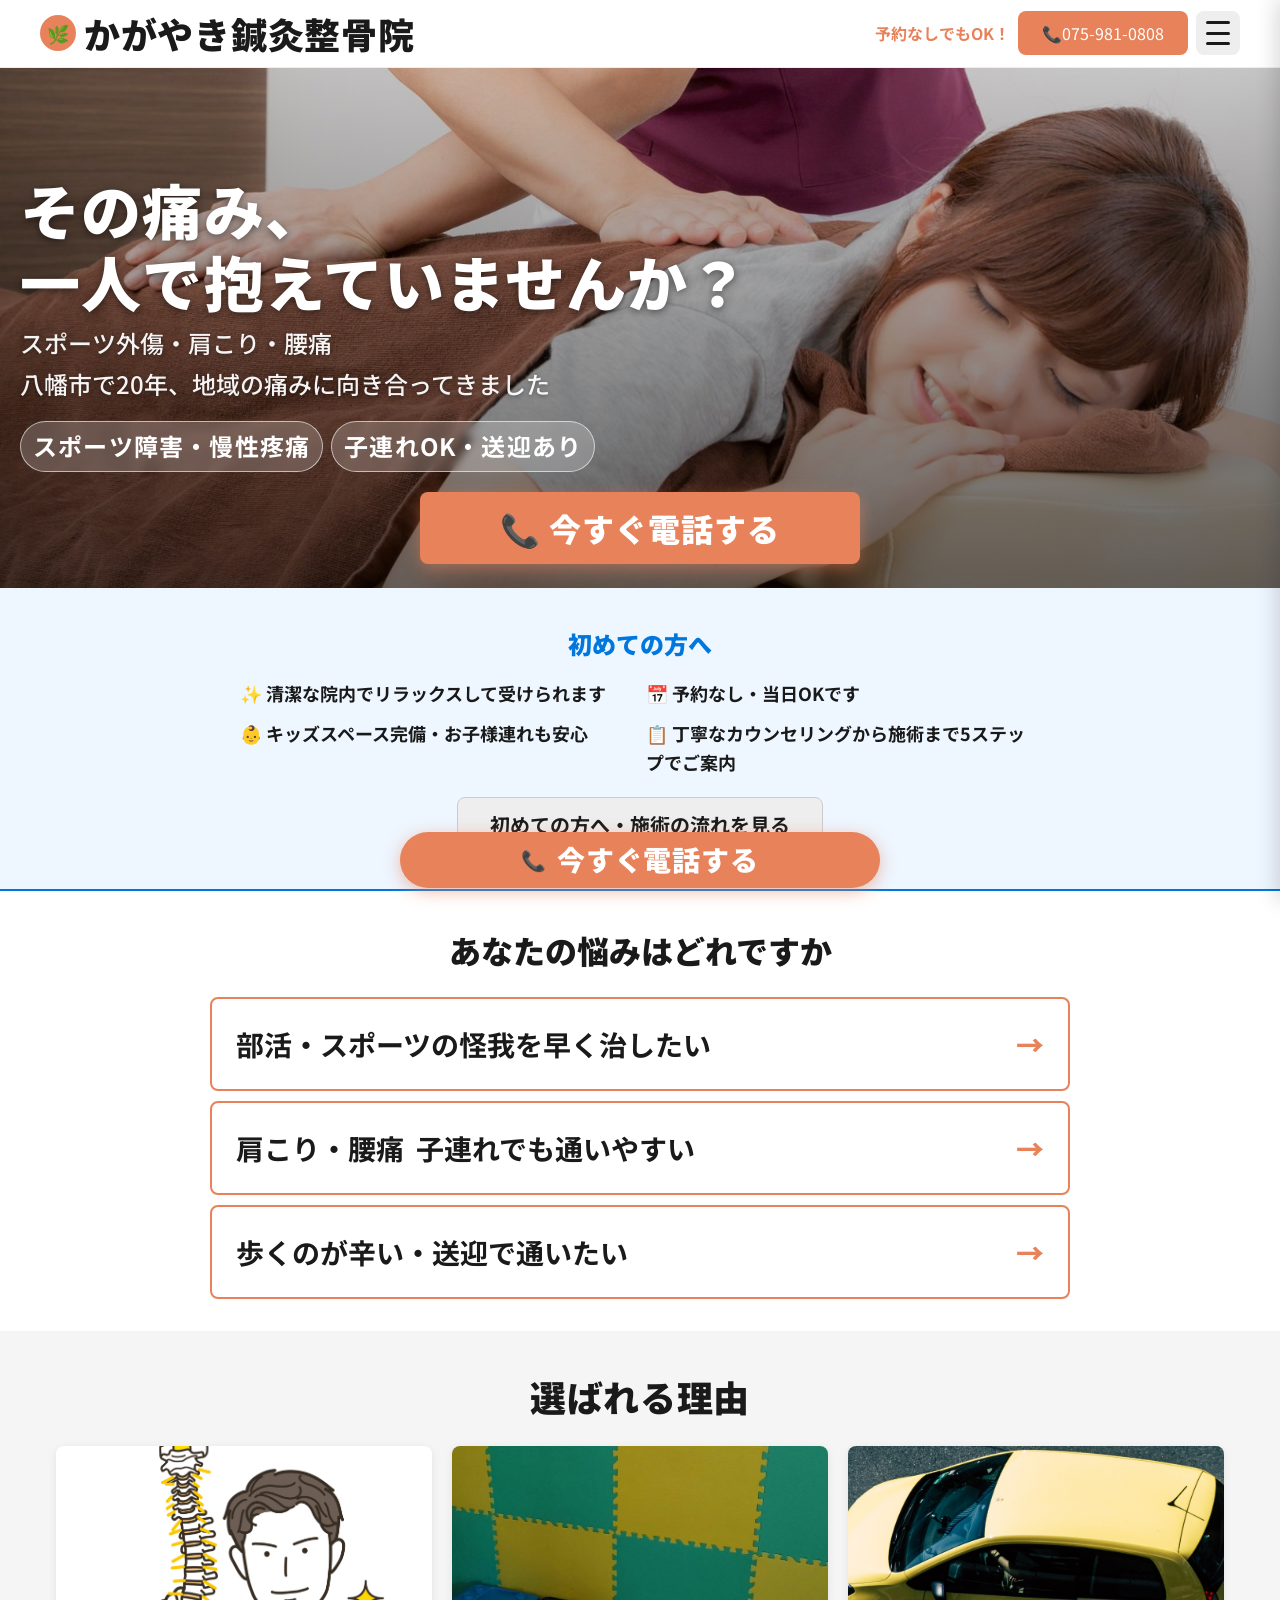
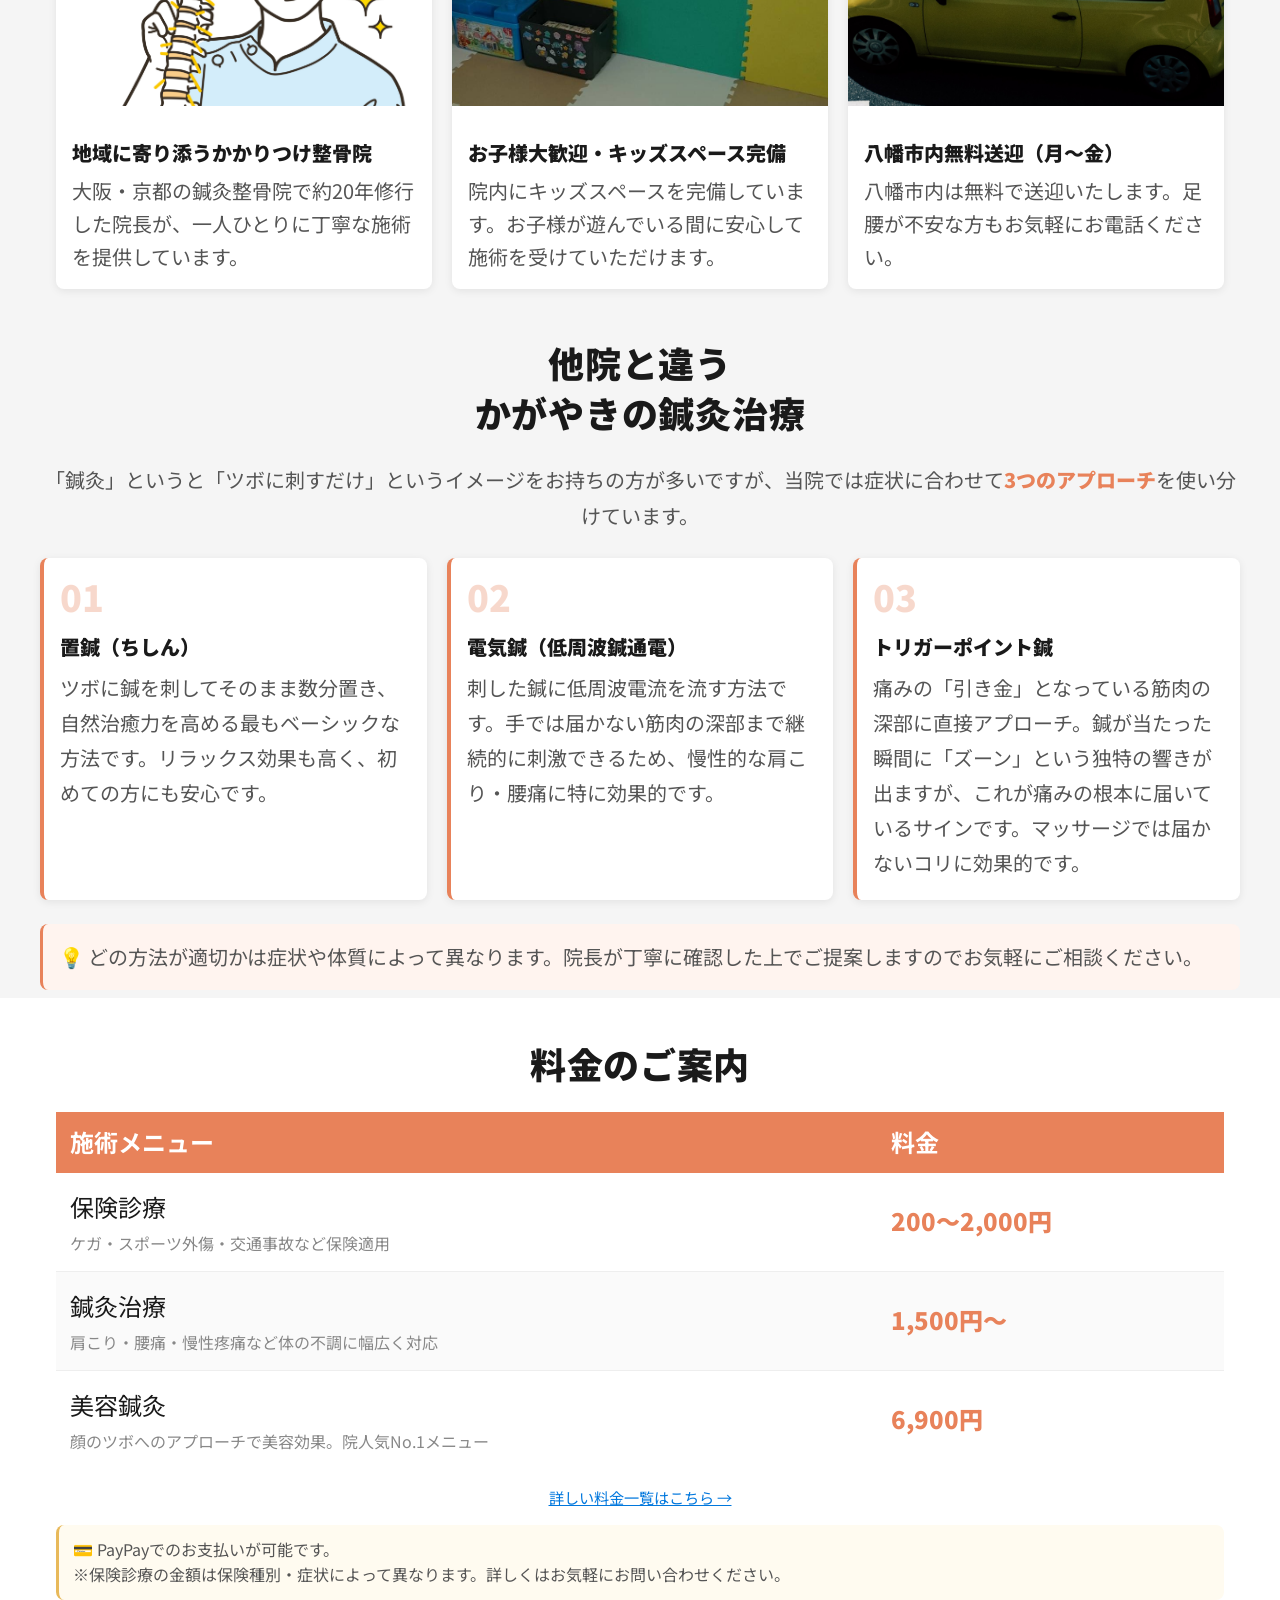
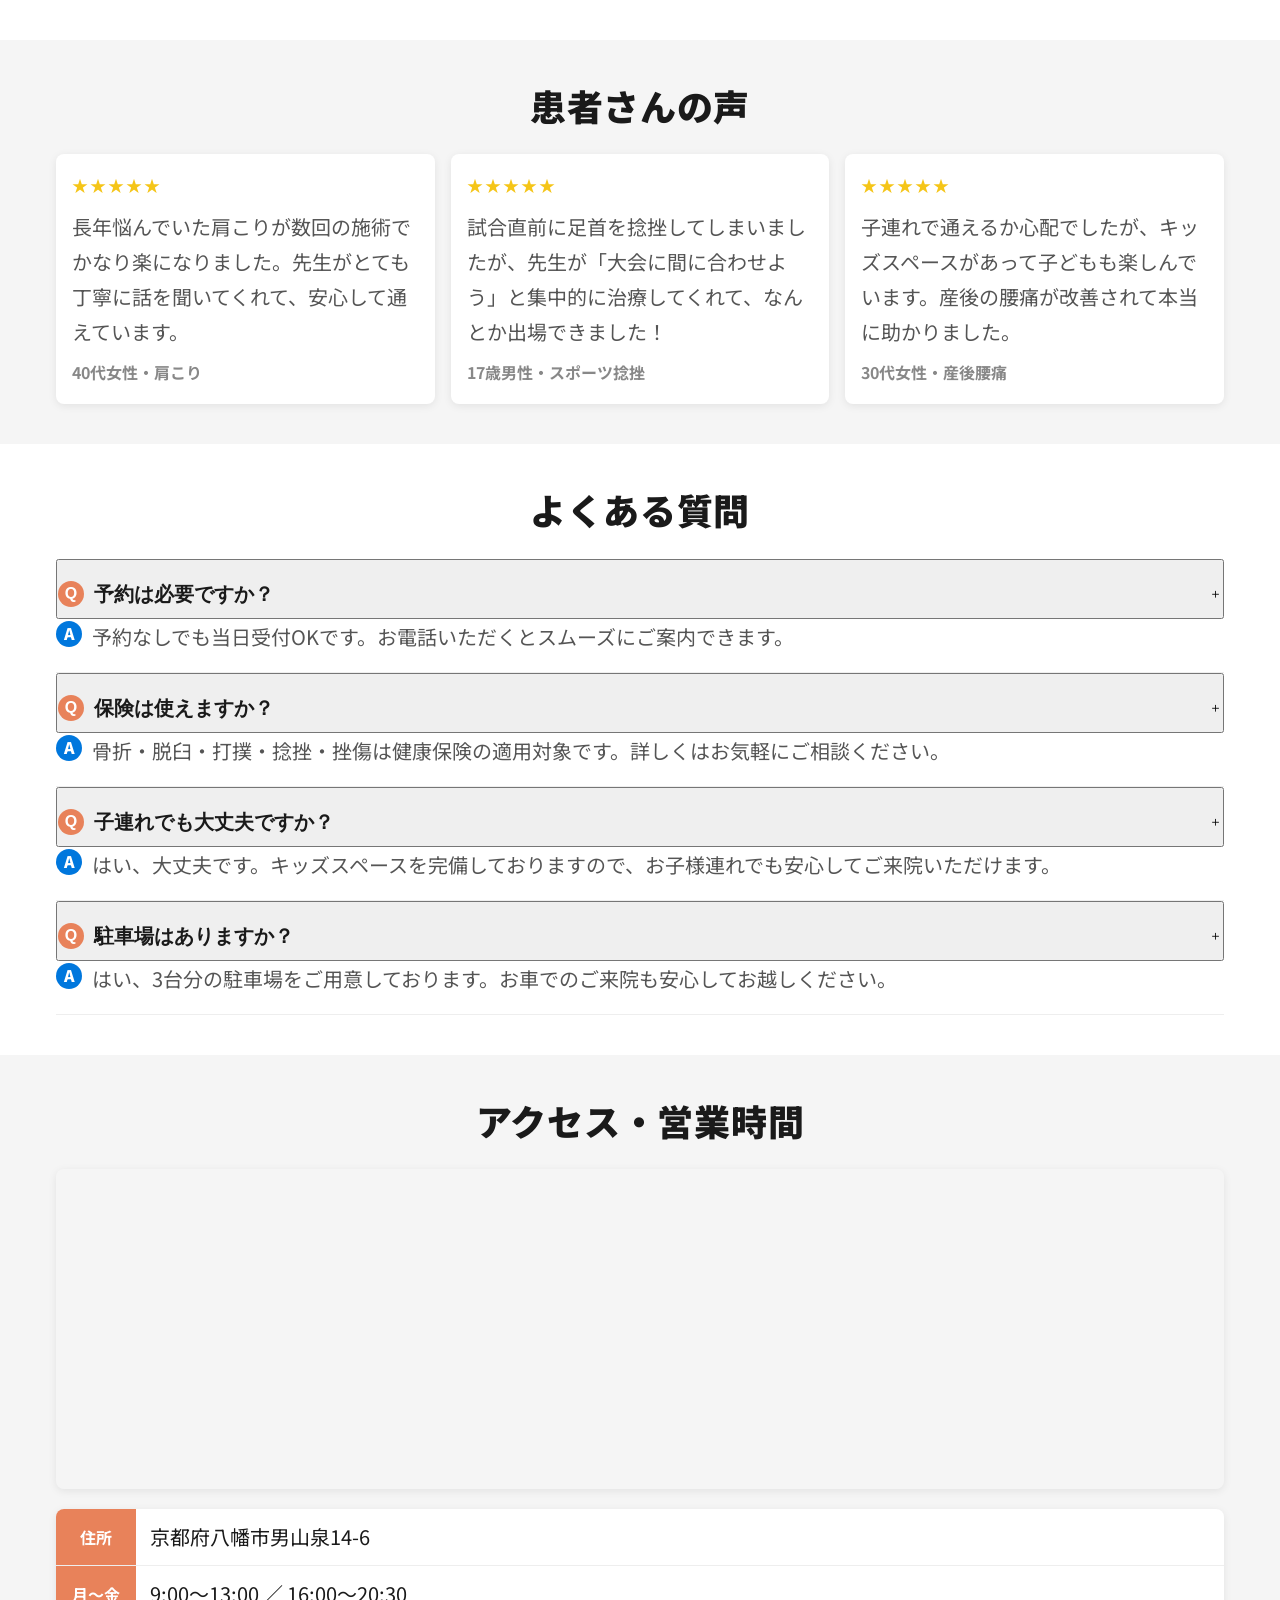
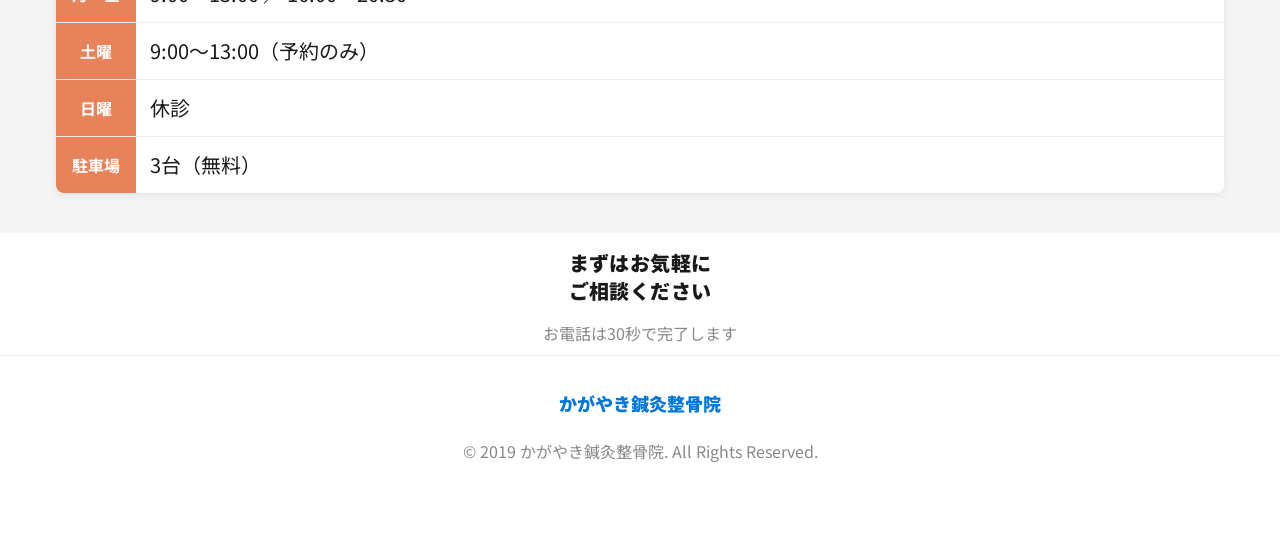
==== commit bed4d35e: "料金セクションの文言修正・詳細リンク追加" ====
--- a/index.html
+++ b/index.html
@@ -207,15 +207,15 @@
     </div>
   </section>
 
-  <!-- 料金の目安 -->
+  <!-- 料金のご案内 -->
   <section class="price-section" id="ryokin">
     <div class="container">
-      <h2 class="section-title">料金の目安</h2>
+      <h2 class="section-title">料金のご案内</h2>
       <table class="price-table">
         <thead>
           <tr>
             <th>施術メニュー</th>
-            <th>料金（目安）</th>
+            <th>料金</th>
           </tr>
         </thead>
         <tbody>
@@ -242,6 +242,7 @@
           </tr>
         </tbody>
       </table>
+      <a href="ryokin.html" class="price-detail-link">詳しい料金一覧はこちら →</a>
       <p class="price-note">💳 PayPayでのお支払いが可能です。<br />※保険診療の金額は保険種別・症状によって異なります。詳しくはお気軽にお問い合わせください。</p>
     </div>
   </section>
--- a/style.css
+++ b/style.css
@@ -636,6 +636,19 @@
   color: var(--color-gray-500);
   display: block;
   margin-top: 2px;
+}
+
+.price-detail-link {
+  display: block;
+  text-align: center;
+  color: #0077DD;
+  font-size: 0.95rem;
+  margin: 16px 0 8px;
+  text-decoration: underline;
+}
+
+.price-detail-link:hover {
+  opacity: 0.7;
 }
 
 .price-note {
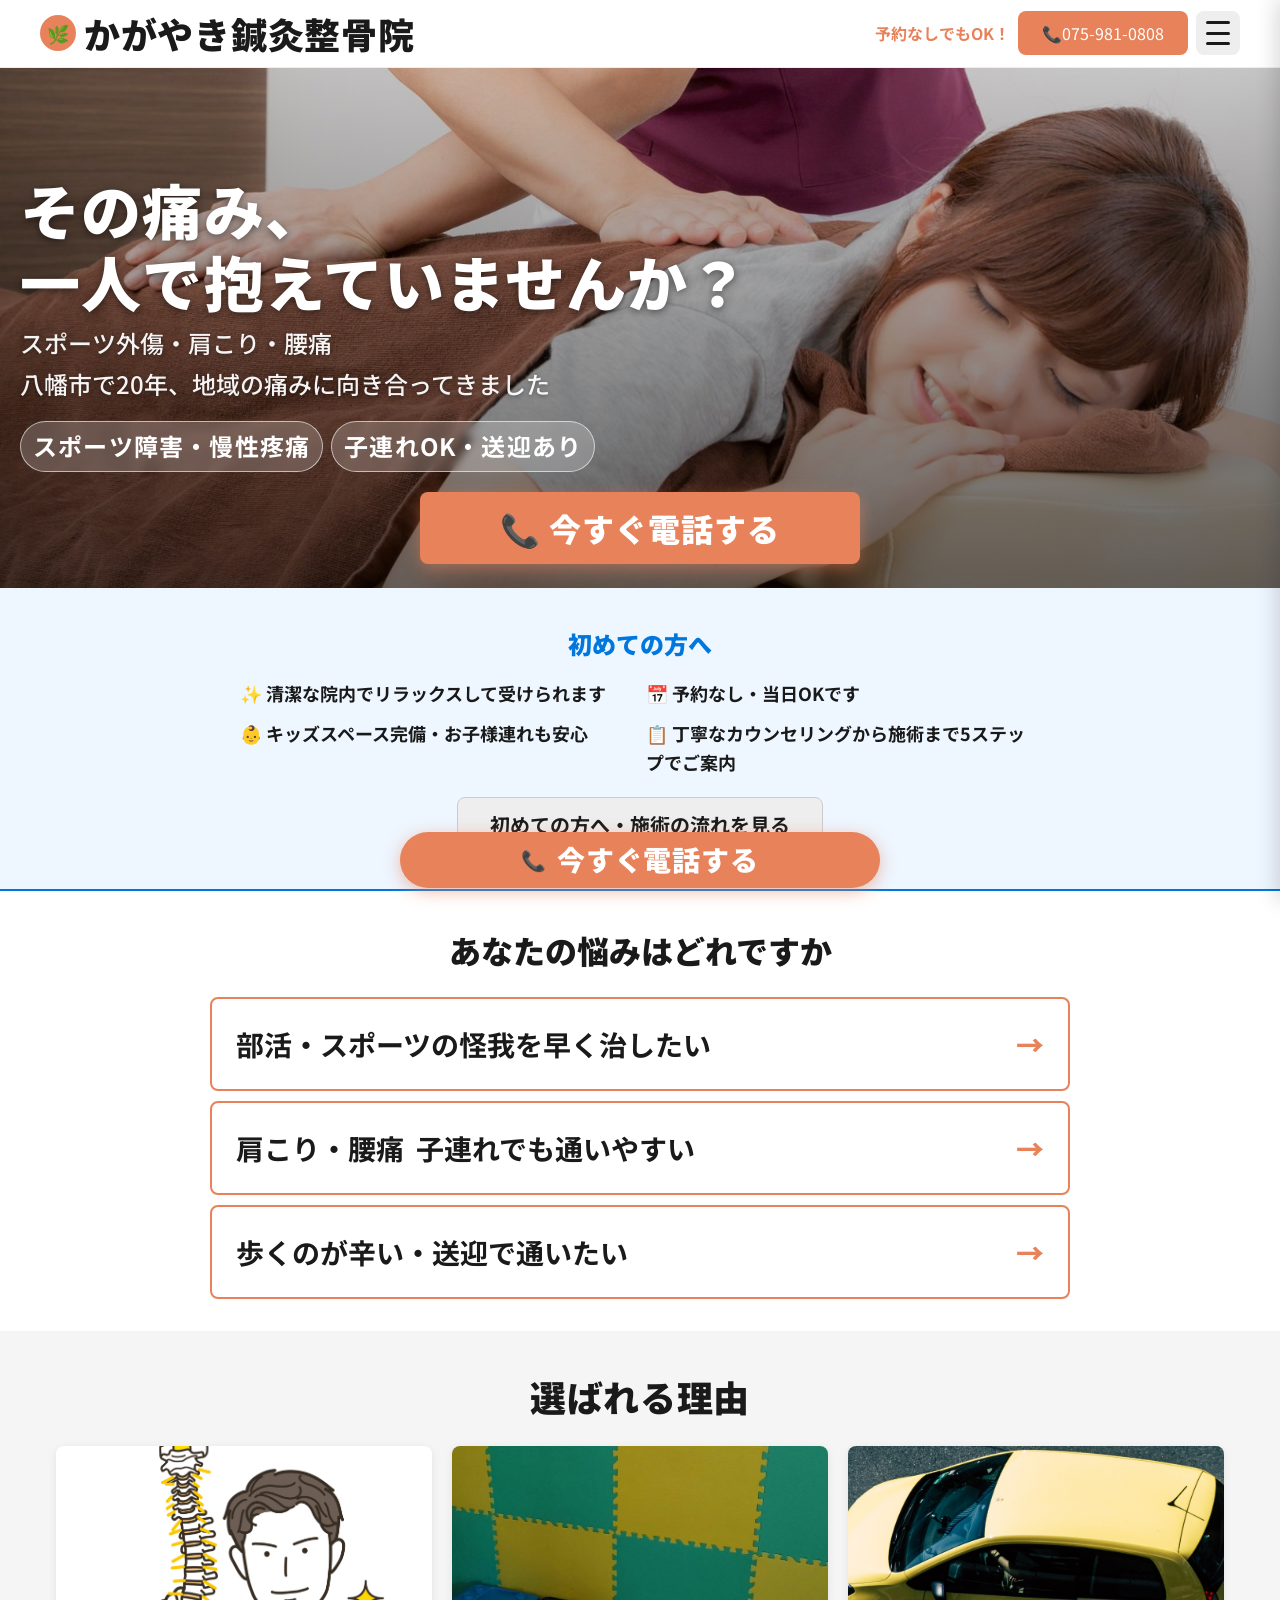
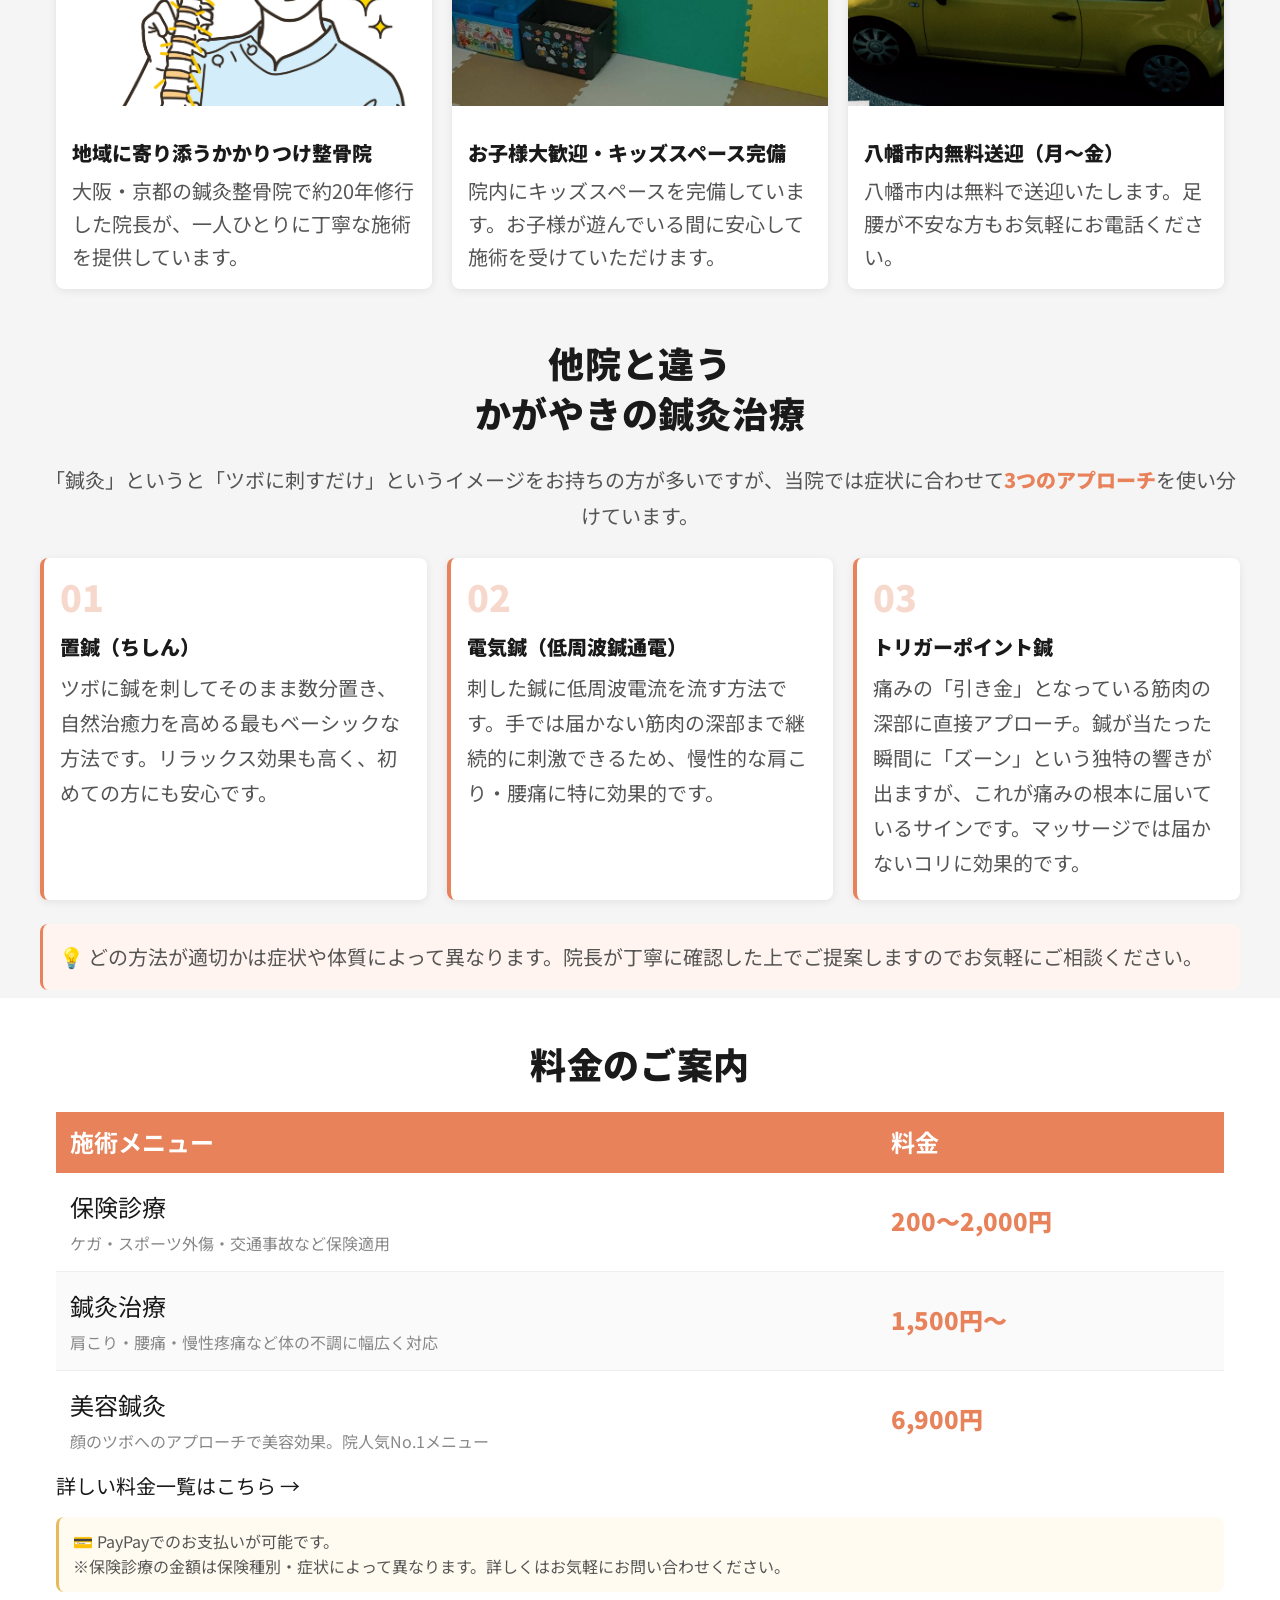
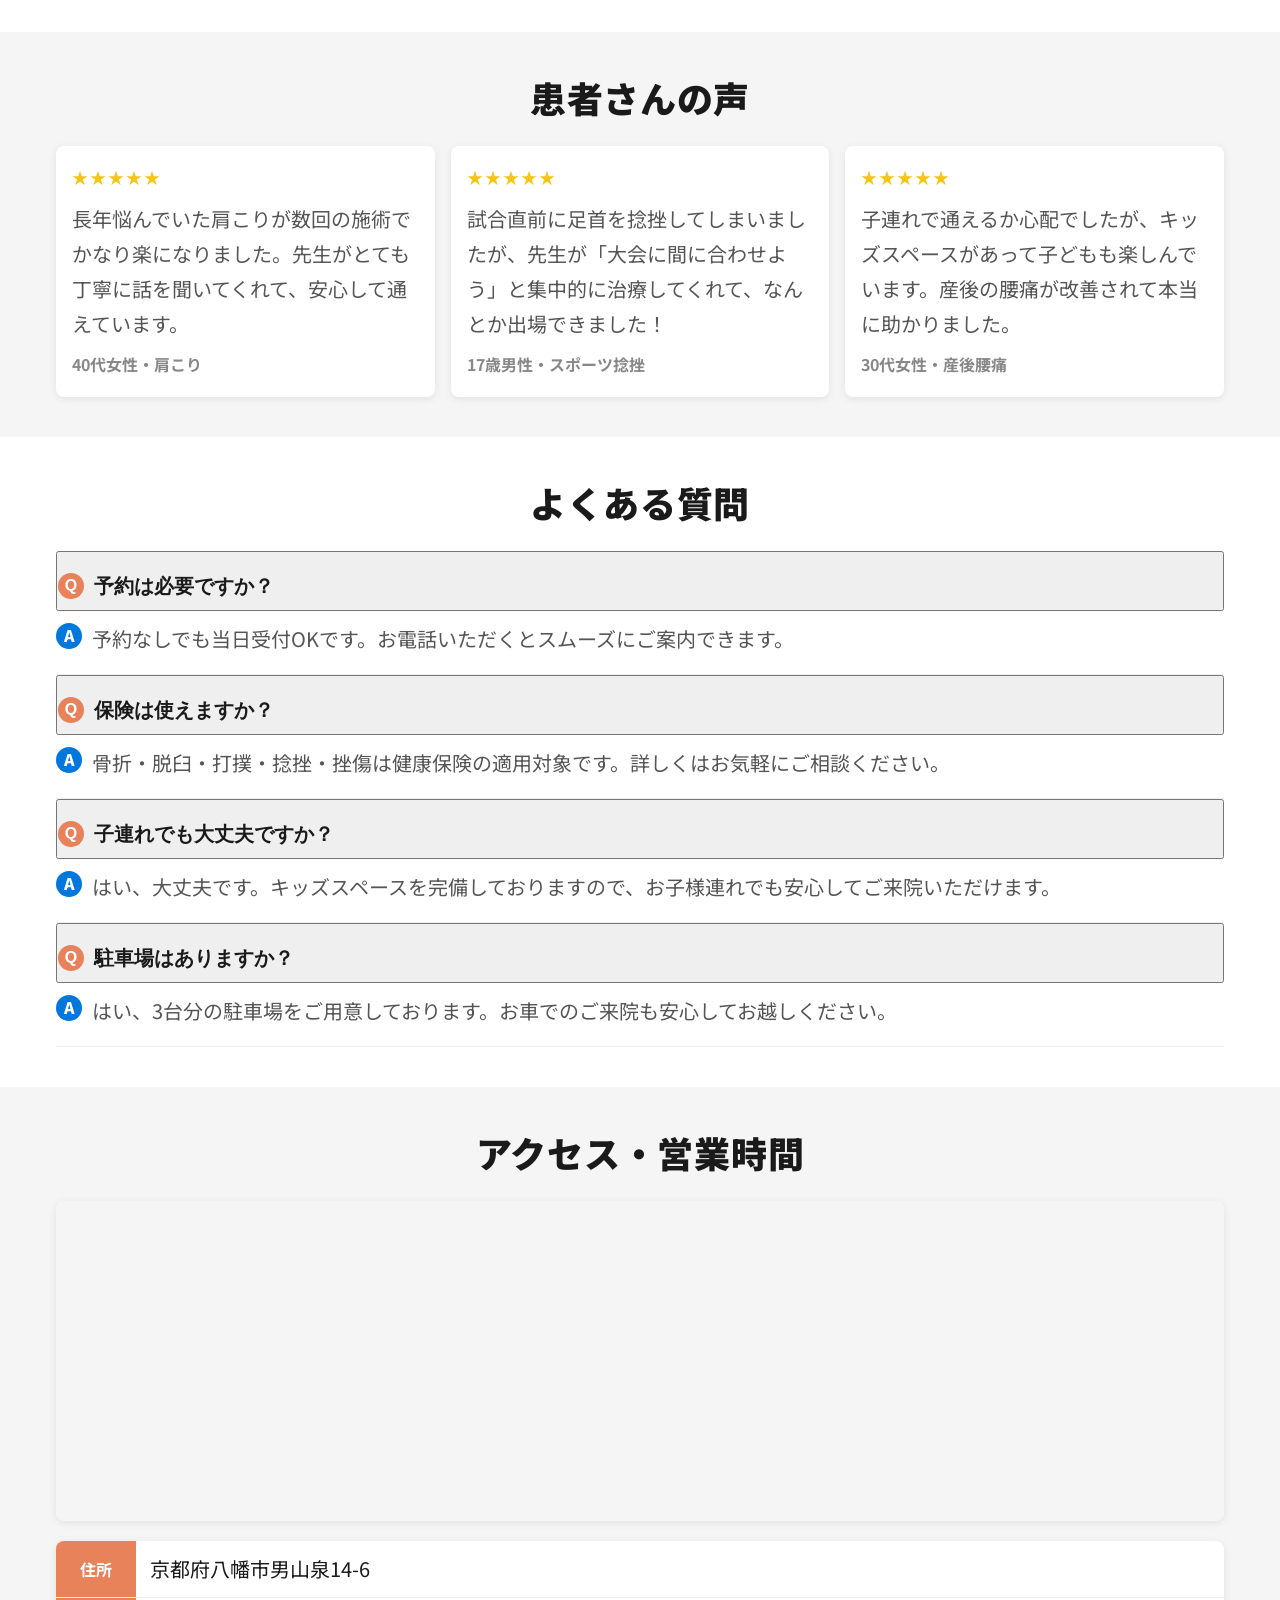
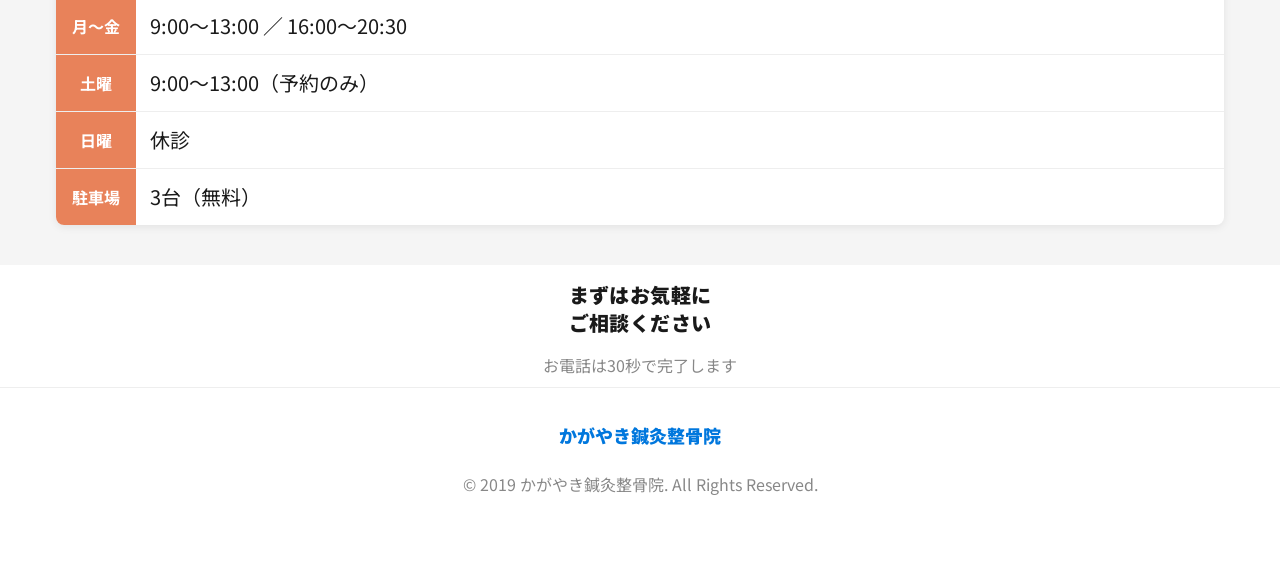
==== commit c58007fa: "FAQ＋ボタン削除・Aの上スペース調整" ====
--- a/index.html
+++ b/index.html
@@ -280,7 +280,6 @@
           <button class="faq-question">
             <span class="faq-q-label">Q</span>
             <span class="faq-question__text">予約は必要ですか？</span>
-            <span class="faq-icon">＋</span>
           </button>
           <div class="faq-answer">
             <span class="faq-a-label">A</span>
@@ -291,7 +290,6 @@
           <button class="faq-question">
             <span class="faq-q-label">Q</span>
             <span class="faq-question__text">保険は使えますか？</span>
-            <span class="faq-icon">＋</span>
           </button>
           <div class="faq-answer">
             <span class="faq-a-label">A</span>
@@ -302,7 +300,6 @@
           <button class="faq-question">
             <span class="faq-q-label">Q</span>
             <span class="faq-question__text">子連れでも大丈夫ですか？</span>
-            <span class="faq-icon">＋</span>
           </button>
           <div class="faq-answer">
             <span class="faq-a-label">A</span>
@@ -313,7 +310,6 @@
           <button class="faq-question">
             <span class="faq-q-label">Q</span>
             <span class="faq-question__text">駐車場はありますか？</span>
-            <span class="faq-icon">＋</span>
           </button>
           <div class="faq-answer">
             <span class="faq-a-label">A</span>
--- a/style.css
+++ b/style.css
@@ -638,19 +638,6 @@
   margin-top: 2px;
 }
 
-.price-detail-link {
-  display: block;
-  text-align: center;
-  color: #0077DD;
-  font-size: 0.95rem;
-  margin: 16px 0 8px;
-  text-decoration: underline;
-}
-
-.price-detail-link:hover {
-  opacity: 0.7;
-}
-
 .price-note {
   margin-top: 14px;
   padding: 12px 14px;
@@ -837,7 +824,7 @@
 .faq-answer {
   display: flex;
   gap: 10px;
-  padding: 0 0 18px 0;
+  padding: 10px 0 18px 0;
 }
 
 .faq-a-label {
